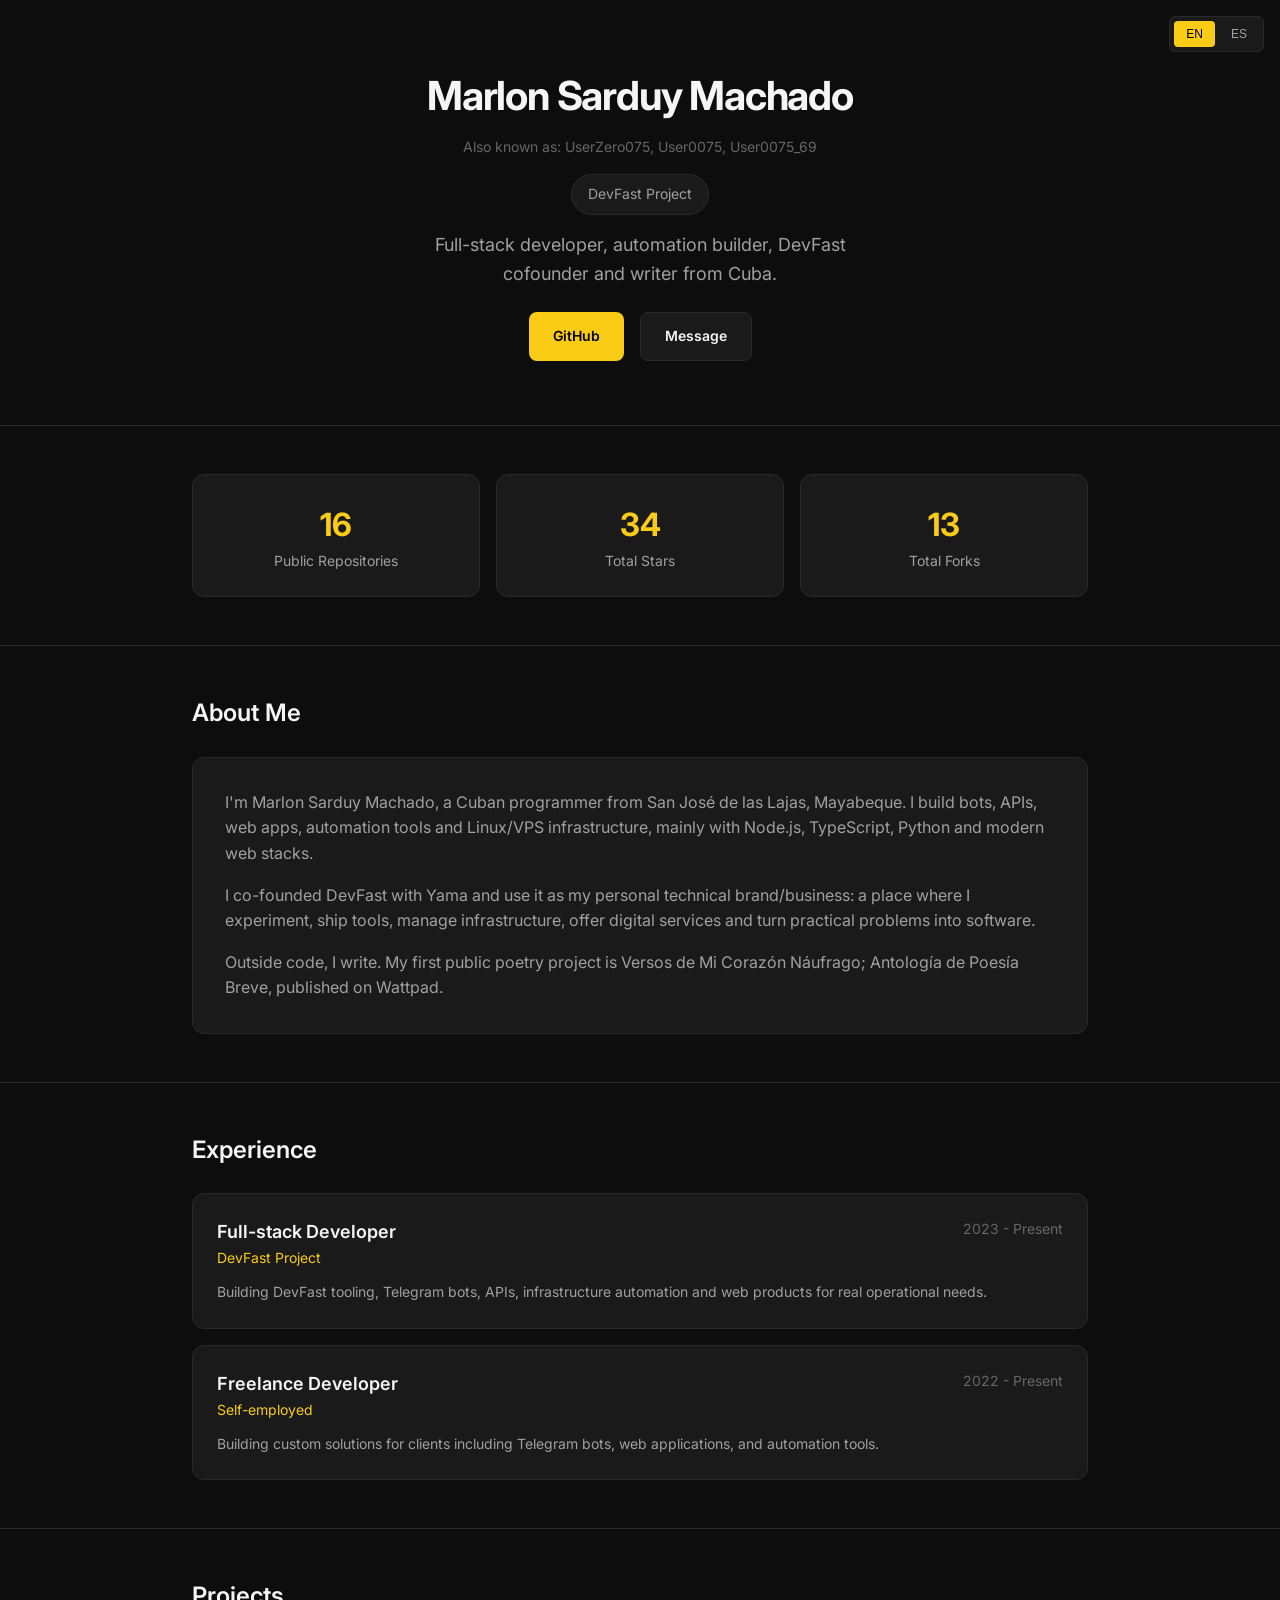
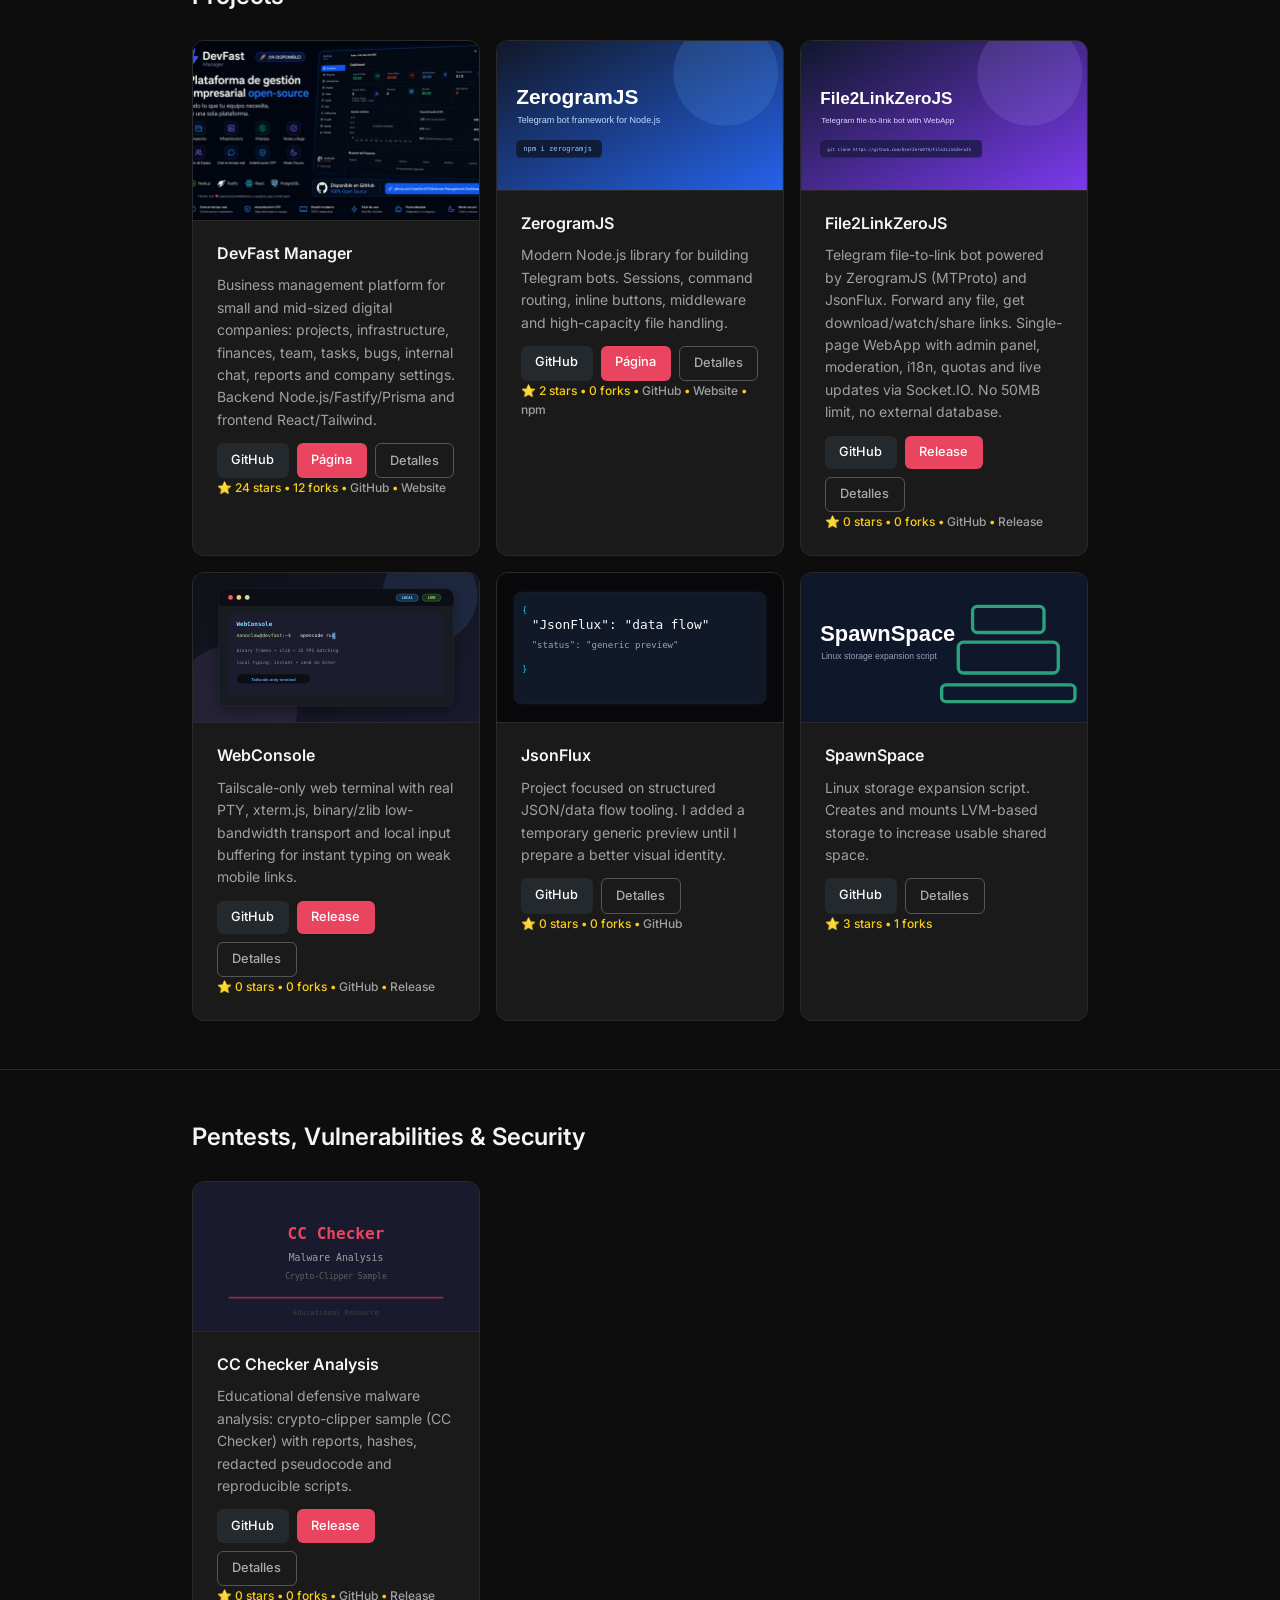
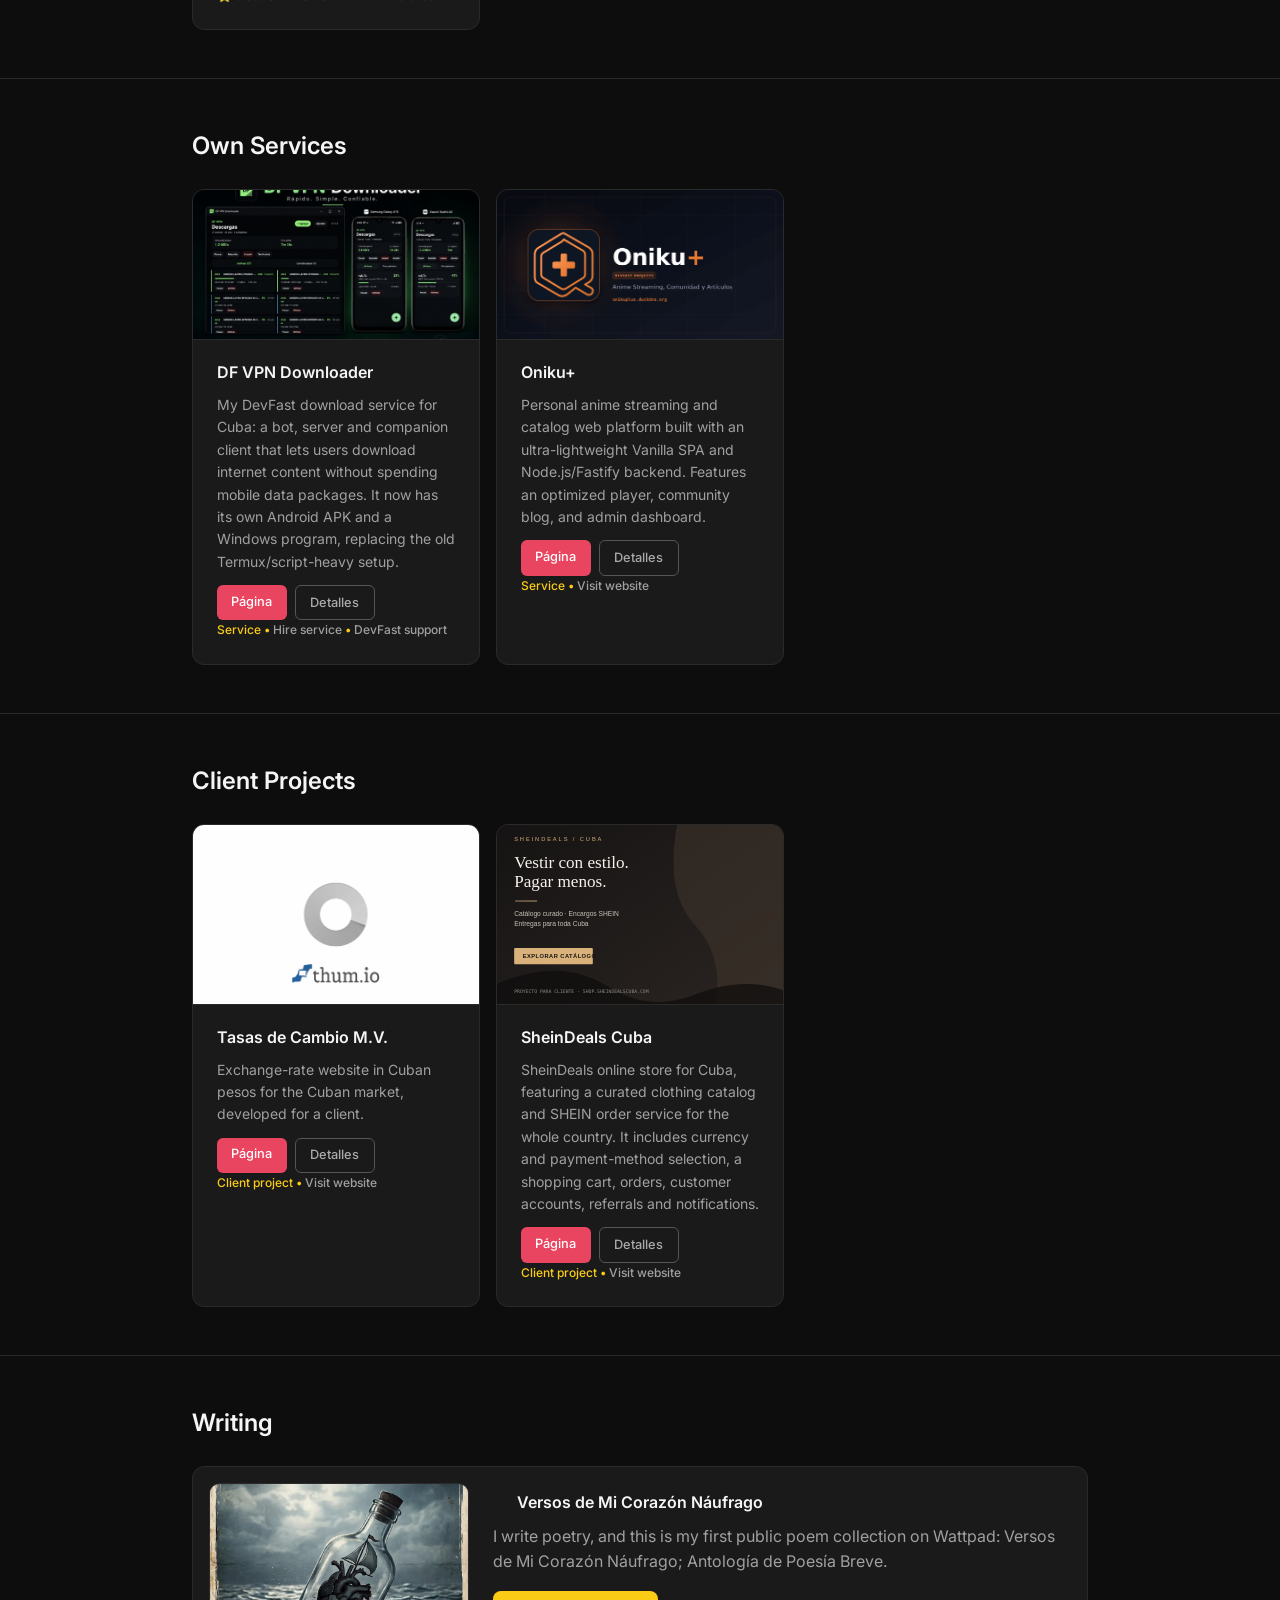
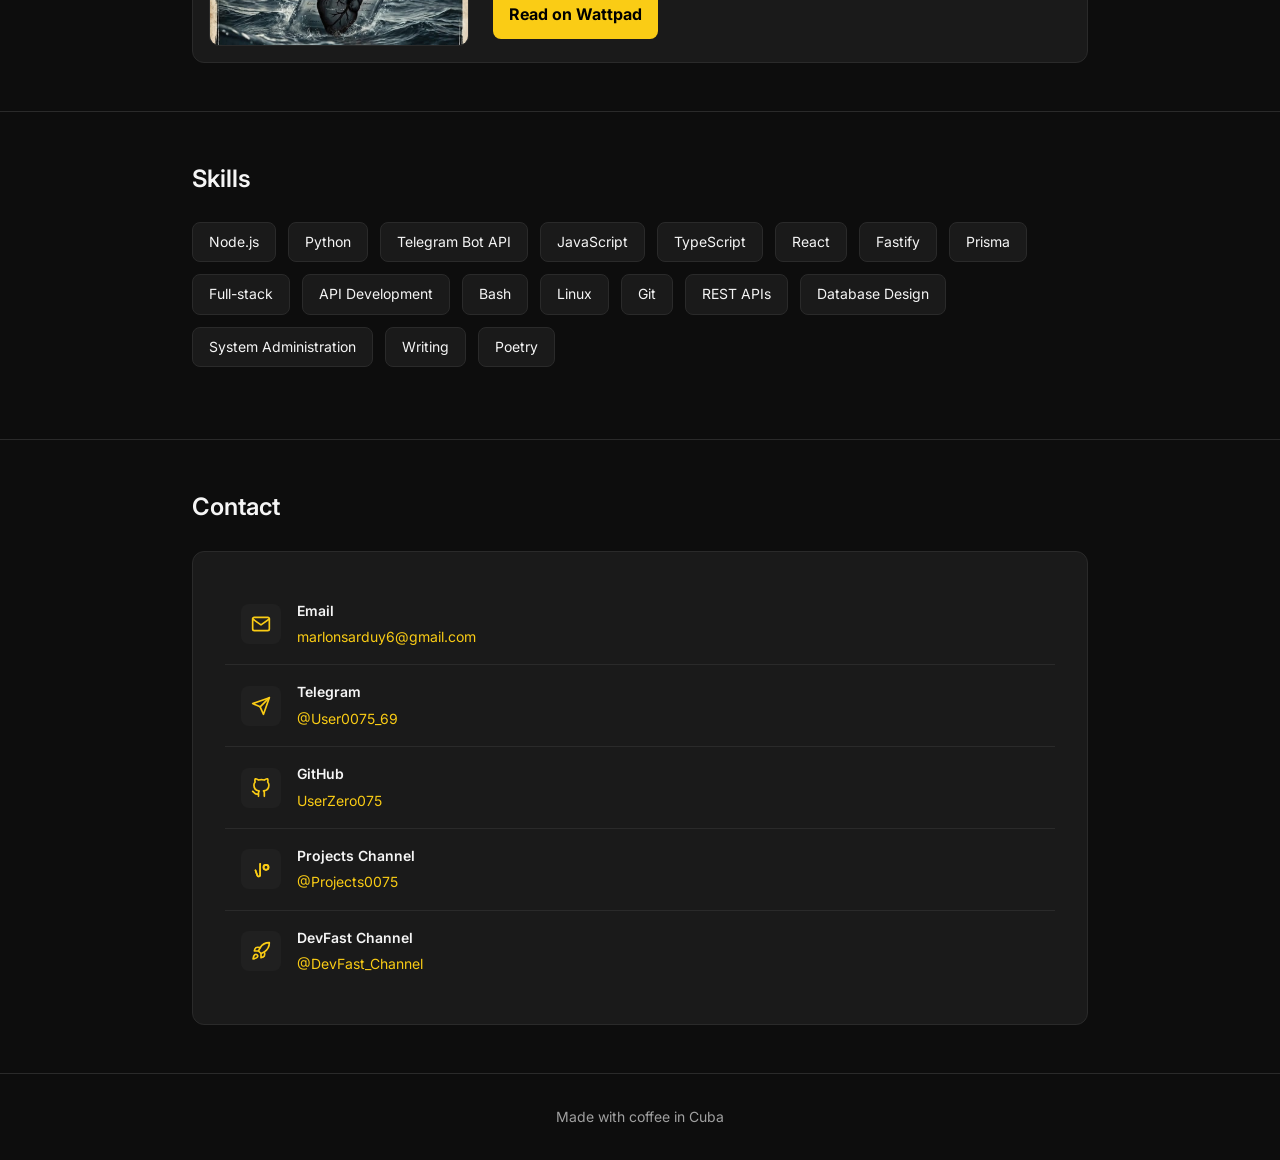
==== index.html @ b6aacb5c "Add project detail pages with OG tags and action buttons (GitHub/Pagina/Detalles)" ====
<!DOCTYPE html>
<html lang="en">

<head>
    <meta charset="UTF-8">
    <meta name="viewport" content="width=device-width, initial-scale=1.0">
    <title>Marlon Sarduy Machado - Portfolio</title>
    <meta name="description" content="Full-stack Developer & DevFast Project Worker">
    <link rel="icon" href="logo.jpg">
    <link
        href="https://fonts.googleapis.com/css2?family=Inter:wght@400;500;600;700&family=JetBrains+Mono:wght@400;500&display=swap"
        rel="stylesheet">
    <link rel="stylesheet" href="style.css?v=3">
    <style>
        @keyframes highlightPulse {
            0% { box-shadow: 0 0 0 0 rgba(233, 69, 96, 0.7); transform: scale(1); }
            50% { box-shadow: 0 0 0 12px rgba(233, 69, 96, 0); transform: scale(1.02); }
            100% { box-shadow: 0 0 0 0 rgba(233, 69, 96, 0); transform: scale(1); }
        }
        .highlight-target {
            animation: highlightPulse 2s ease-out 3;
            border: 2px solid #e94560 !important;
            border-radius: 12px;
        }
        .highlight-section {
            animation: highlightPulse 2s ease-out 3;
        }
        .project-actions {
            display: flex;
            gap: 0.5rem;
            margin-top: 0.75rem;
            flex-wrap: wrap;
            position: relative;
            z-index: 2;
        }
        .btn {
            display: inline-block;
            padding: 0.4rem 0.9rem;
            border-radius: 6px;
            text-decoration: none;
            font-size: 0.8rem;
            font-weight: 500;
            transition: all 0.2s ease;
            border: none;
            cursor: pointer;
        }
        .btn-github {
            background: #24292e;
            color: #fff;
        }
        .btn-github:hover {
            background: #3a3f45;
            transform: translateY(-1px);
        }
        .btn-page {
            background: #e94560;
            color: #fff;
        }
        .btn-page:hover {
            background: #c73e54;
            transform: translateY(-1px);
        }
        .btn-details {
            background: transparent;
            color: #aaa;
            border: 1px solid #555;
        }
        .btn-details:hover {
            background: #333;
            color: #fff;
            border-color: #888;
            transform: translateY(-1px);
        }
    </style>
</head>

<body>
    <div class="lang-switch"><button class="lang-btn" data-lang="en">EN</button><button class="lang-btn"
            data-lang="es">ES</button></div>

    <header>
        <div class="container">
            <h1>Marlon Sarduy Machado</h1>
            <p class="alias" data-i18n="alias">Also known as: UserZero075, User0075, User0075_69</p>
            <div class="badge">DevFast Project</div>
            <p class="bio" data-i18n="profile">Full-stack developer, automation builder, DevFast cofounder and writer from Cuba.</p>
            <div class="links">
                <a href="https://github.com/UserZero075" target="_blank" data-i18n="viewGithub">GitHub</a>
                <a href="https://t.me/User0075_69" target="_blank" class="secondary" data-i18n="message">Telegram</a>
            </div>
        </div>
    </header>

    <section class="container">
        <div class="stats">
            <div class="stat">
                <div class="stat-value" id="public-repos">16</div>
                <div class="stat-label">Public Repositories</div>
            </div>
            <div class="stat">
                <div class="stat-value" id="total-stars">34</div>
                <div class="stat-label">Total Stars</div>
            </div>
            <div class="stat">
                <div class="stat-value" id="total-forks">13</div>
                <div class="stat-label">Total Forks</div>
            </div>
        </div>
    </section>

    <section class="section" id="about">
        <div class="container">
            <h2 class="section-title" data-i18n="about">About Me</h2>
            <div class="about-content">
                <p data-i18n="aboutText">I'm Marlon Sarduy Machado, a Cuban programmer from San José de las Lajas, Mayabeque. I build bots, APIs, web apps, automation tools and Linux/VPS infrastructure, mainly with Node.js, TypeScript, Python and modern web stacks.</p>
                <p data-i18n="aboutText2">I co-founded DevFast with Yama and use it as my personal technical brand/business: a place where I experiment, ship tools, manage infrastructure, offer digital services and turn practical problems into software.</p>
                <p data-i18n="aboutText3">Outside code, I write. My first public poetry project is <strong>Versos de Mi Corazón Náufrago; Antología de Poesía Breve</strong>, published on Wattpad.</p>
            </div>
        </div>
    </section>

    <section class="section">
        <div class="container">
            <h2 class="section-title" data-i18n="experience">Experience</h2>
            <div class="experience-item">
                <div class="exp-header">
                    <div>
                        <div class="exp-title" data-i18n="exp1Title">Full-stack Developer</div>
                        <div class="exp-company" data-i18n="exp1Company">DevFast Project</div>
                    </div>
                    <div class="exp-date" data-i18n="exp1Date">2023 - Present</div>
                </div>
                <div class="exp-desc" data-i18n="exp1Desc">Developing Telegram bots, APIs, and tools for data
                    optimization. Contributing to open-source projects and community-driven solutions.</div>
            </div>
            <div class="experience-item">
                <div class="exp-header">
                    <div>
                        <div class="exp-title" data-i18n="exp2Title">Freelance Developer</div>
                        <div class="exp-company" data-i18n="exp2Company">Self-employed</div>
                    </div>
                    <div class="exp-date" data-i18n="exp2Date">2022 - Present</div>
                </div>
                <div class="exp-desc" data-i18n="exp2Desc">Building custom solutions for clients including Telegram
                    bots, web applications, and automation tools.</div>
            </div>
        </div>
    </section>

    <section class="section" id="projects">
        <div class="container">
            <h2 class="section-title" data-i18n="projects">Featured Projects</h2>
            <div class="projects">
                <div class="project featured-project">
                    <a href="https://userzero075.github.io/devfast-manager-web/" target="_blank" class="project-link"></a>
                    <img class="project-preview" src="devfast-manager-preview.jpg" alt="DevFast Manager preview">
                    <div class="project-name">DevFast Manager</div>
                    <div class="project-desc">Business management platform for small and mid-sized digital companies: projects, infrastructure, finances, team, tasks, bugs, internal chat, reports and company settings. Backend Node.js/Fastify/Prisma and frontend React/Tailwind.</div>
                    <div class="project-actions"><a href="https://github.com/UserZero075/Business-Management-Dashboard" target="_blank" class="btn btn-github">GitHub</a><a href="https://userzero075.github.io/devfast-manager-web/" target="_blank" class="btn btn-page">Página</a><a href="/portfolio/p/devfast-manager.html" class="btn btn-details">Detalles</a></div>
                    <div class="project-stars" data-repo="Business-Management-Dashboard">⭐ <span data-stars>24</span> stars • <span data-forks>12</span> forks • <a href="https://github.com/UserZero075/Business-Management-Dashboard" target="_blank">GitHub</a> • <a href="https://userzero075.github.io/devfast-manager-web/" target="_blank">Website</a></div>
                </div>
                <div class="project">
                    <a href="https://userzero075.github.io/zerogramjs-web/" target="_blank" class="project-link"></a>
                    <img class="project-preview" src="zerogramjs-preview.svg" alt="ZerogramJS preview">
                    <div class="project-name">ZerogramJS</div>
                    <div class="project-desc">Modern Node.js library for building Telegram bots. Sessions, command routing, inline buttons, middleware and high-capacity file handling.</div>
                    <div class="project-actions"><a href="https://github.com/UserZero075/ZerogramJS" target="_blank" class="btn btn-github">GitHub</a><a href="https://userzero075.github.io/zerogramjs-web/" target="_blank" class="btn btn-page">Página</a><a href="/portfolio/p/zerogramjs.html" class="btn btn-details">Detalles</a></div>
                    <div class="project-stars" data-repo="ZerogramJS">⭐ <span data-stars>2</span> stars • <span data-forks>0</span> forks • <a href="https://github.com/UserZero075/ZerogramJS" target="_blank">GitHub</a> • <a href="https://userzero075.github.io/zerogramjs-web/" target="_blank">Website</a> • <a href="https://www.npmjs.com/package/zerogramjs" target="_blank">npm</a></div>
                </div>
                <div class="project">
                    <a href="https://github.com/UserZero075/File2LinkZeroJS" target="_blank" class="project-link"></a>
                    <img class="project-preview" src="file2linkpreview.svg" alt="File2LinkZeroJS preview">
                    <div class="project-name">File2LinkZeroJS</div>
                    <div class="project-desc">Telegram file-to-link bot powered by ZerogramJS (MTProto) and JsonFlux. Forward any file, get download/watch/share links. Single-page WebApp with admin panel, moderation, i18n, quotas and live updates via Socket.IO. No 50MB limit, no external database.</div>
                    <div class="project-actions"><a href="https://github.com/UserZero075/File2LinkZeroJS" target="_blank" class="btn btn-github">GitHub</a><a href="https://github.com/UserZero075/File2LinkZeroJS/releases/tag/v0.1.0" target="_blank" class="btn btn-page">Release</a><a href="/portfolio/p/file2linkzerojs.html" class="btn btn-details">Detalles</a></div>
                    <div class="project-stars" data-repo="File2LinkZeroJS">⭐ <span data-stars>0</span> stars • <span data-forks>0</span> forks • <a href="https://github.com/UserZero075/File2LinkZeroJS" target="_blank">GitHub</a> • <a href="https://github.com/UserZero075/File2LinkZeroJS/releases/tag/v0.1.0" target="_blank">Release</a></div>
                </div>
                <div class="project">
                    <a href="https://github.com/UserZero075/webconsole" target="_blank" class="project-link"></a>
                    <img class="project-preview" src="webconsole-preview.svg" alt="WebConsole preview">
                    <div class="project-name">WebConsole</div>
                    <div class="project-desc">Tailscale-only web terminal with real PTY, xterm.js, binary/zlib low-bandwidth transport and local input buffering for instant typing on weak mobile links.</div>
                    <div class="project-actions"><a href="https://github.com/UserZero075/webconsole" target="_blank" class="btn btn-github">GitHub</a><a href="https://github.com/UserZero075/webconsole/releases/tag/v1.0.0" target="_blank" class="btn btn-page">Release</a><a href="/portfolio/p/webconsole.html" class="btn btn-details">Detalles</a></div>
                    <div class="project-stars" data-repo="webconsole">⭐ <span data-stars>0</span> stars • <span data-forks>0</span> forks • <a href="https://github.com/UserZero075/webconsole" target="_blank">GitHub</a> • <a href="https://github.com/UserZero075/webconsole/releases/tag/v1.0.0" target="_blank">Release</a></div>
                </div>
                <div class="project">
                    <a href="https://github.com/UserZero075/JsonFlux" target="_blank" class="project-link"></a>
                    <img class="project-preview" src="jsonflux-preview.svg" alt="JsonFlux preview">
                    <div class="project-name">JsonFlux</div>
                    <div class="project-desc">Project focused on structured JSON/data flow tooling. I added a temporary generic preview until I prepare a better visual identity.</div>
                    <div class="project-actions"><a href="https://github.com/UserZero075/JsonFlux" target="_blank" class="btn btn-github">GitHub</a><a href="/portfolio/p/jsonflux.html" class="btn btn-details">Detalles</a></div>
                    <div class="project-stars" data-repo="JsonFlux">⭐ <span data-stars>0</span> stars • <span data-forks>0</span> forks • <a href="https://github.com/UserZero075/JsonFlux" target="_blank">GitHub</a></div>
                </div>
                <div class="project">
                    <a href="https://github.com/UserZero075/SpawnSpace" target="_blank" class="project-link"></a>
                    <img class="project-preview" src="spawnspace-preview.svg" alt="SpawnSpace preview">
                    <div class="project-name">SpawnSpace</div>
                    <div class="project-desc">Linux storage expansion script. Creates and mounts LVM-based storage to increase usable shared space.</div>
                    <div class="project-actions"><a href="https://github.com/UserZero075/SpawnSpace" target="_blank" class="btn btn-github">GitHub</a><a href="/portfolio/p/spawnspace.html" class="btn btn-details">Detalles</a></div>
                    <div class="project-stars" data-repo="SpawnSpace">⭐ <span data-stars>3</span> stars • <span data-forks>1</span> forks</div>
                </div>
            </div>
        </div>
    </section>

    <section class="section" id="security">
        <div class="container">
            <h2 class="section-title" data-i18n="securityProjects">Pentests, Vulnerabilities & Security</h2>
            <div class="projects">
                <div class="project" id="cc-checker-analysis">
                    <a href="https://github.com/UserZero075/cc-checker-analysis" target="_blank" class="project-link"></a>
                    <img class="project-preview" src="cc-checker-preview.svg" alt="CC Checker Analysis preview">
                    <div class="project-name">CC Checker Analysis</div>
                    <div class="project-desc" data-i18n="ccCheckerDesc">Educational defensive malware analysis: crypto-clipper sample (CC Checker) with reports, hashes, redacted pseudocode and reproducible scripts.</div>
                    <div class="project-actions"><a href="https://github.com/UserZero075/cc-checker-analysis" target="_blank" class="btn btn-github">GitHub</a><a href="https://github.com/UserZero075/cc-checker-analysis/releases/tag/educational-resource-v1" target="_blank" class="btn btn-page">Release</a><a href="/portfolio/p/cc-checker-analysis.html" class="btn btn-details">Detalles</a></div>
                    <div class="project-stars" data-repo="cc-checker-analysis">⭐ <span data-stars>0</span> stars • <span data-forks>0</span> forks • <a href="https://github.com/UserZero075/cc-checker-analysis" target="_blank">GitHub</a> • <a href="https://github.com/UserZero075/cc-checker-analysis/releases/tag/educational-resource-v1" target="_blank">Release</a></div>
                </div>
            </div>
        </div>
    </section>

    <section class="section" id="services">
        <div class="container">
            <h2 class="section-title" data-i18n="ownServices">Servicios Propios</h2>
            <div class="projects">
                <div class="project service-project">
                    <a href="http://t.me/DevFastShopBot/devfastapp?startapp=product_1" target="_blank" rel="noopener noreferrer" class="project-link"></a>
                    <img class="project-preview" src="df-vpn-downloader.jpg" alt="DF VPN Downloader preview">
                    <div class="project-name">DF VPN Downloader</div>
                    <div class="project-desc" data-i18n="dfVpnDesc">My DevFast download service for Cuba: a bot, server and companion client that lets users download internet content without spending mobile data packages. It now has its own Android APK and a Windows program, replacing the old Termux/script-heavy setup.</div>
                    <div class="project-actions"><a href="http://t.me/DevFastShopBot/devfastapp?startapp=product_1" target="_blank" class="btn btn-page">Página</a><a href="/portfolio/p/df-vpn-downloader.html" class="btn btn-details">Detalles</a></div>
                    <div class="project-stars service-links"><span data-i18n="serviceLabel">Servicio</span> • <a href="http://t.me/DevFastShopBot/devfastapp?startapp=product_1" target="_blank" rel="noopener noreferrer" data-i18n="hireService">Contratar servicio</a> • <a href="https://t.me/DevFast_Support" target="_blank" rel="noopener noreferrer">DevFast support</a></div>
                </div>
                <div class="project service-project">
                    <a href="https://onikuplus.duckdns.org" target="_blank" rel="noopener noreferrer" class="project-link"></a>
                    <img class="project-preview" src="onikuplus-preview.png" alt="Vista previa de Oniku+">
                    <div class="project-name">Oniku+</div>
                    <div class="project-desc" data-i18n="onikuDesc">Personal anime streaming and catalog web platform built with an ultra-lightweight Vanilla SPA and Node.js/Fastify backend. Features an optimized player, community blog, and admin dashboard.</div>
                    <div class="project-actions"><a href="https://onikuplus.duckdns.org" target="_blank" class="btn btn-page">Página</a><a href="/portfolio/p/onikuplus.html" class="btn btn-details">Detalles</a></div>
                    <div class="project-stars service-links"><span data-i18n="serviceLabel">Servicio</span> • <a href="https://onikuplus.duckdns.org" target="_blank" rel="noopener noreferrer" data-i18n="visitWebsite">Visitar web</a></div>
                </div>
            </div>
        </div>
    </section>

    <section class="section" id="client-projects">
        <div class="container">
            <h2 class="section-title" data-i18n="clientProjects">Proyectos realizados a clientes</h2>
            <div class="projects">
                <div class="project featured-project">
                    <a href="https://mvtasas.duckdns.org" target="_blank" rel="noopener noreferrer" class="project-link"></a>
                    <img class="project-preview" src="mvtasas-preview.gif" alt="Vista previa de Tasas de Cambio M.V.">
                    <div class="project-name">Tasas de Cambio M.V.</div>
                    <div class="project-desc" data-i18n="mvtasasDesc">Web de tasas de cambio en CUP para el mercado cubano, desarrollada para un cliente.</div>
                    <div class="project-actions"><a href="https://mvtasas.duckdns.org" target="_blank" class="btn btn-page">Página</a><a href="/portfolio/p/tasas-mv.html" class="btn btn-details">Detalles</a></div>
                    <div class="project-stars service-links"><span data-i18n="clientProject">Proyecto para cliente</span> • <a href="https://mvtasas.duckdns.org" target="_blank" rel="noopener noreferrer" data-i18n="visitWebsite">Visitar web</a></div>
                </div>
                <div class="project featured-project">
                    <a href="https://shop.sheindealscuba.com/" target="_blank" rel="noopener noreferrer" class="project-link"></a>
                    <img class="project-preview" src="sheindeals-preview.svg" alt="Vista previa de SheinDeals Cuba">
                    <div class="project-name">SheinDeals Cuba</div>
                    <div class="project-desc" data-i18n="sheinDealsDesc">Tienda online de SheinDeals para Cuba, con catálogo de ropa seleccionada y encargos de productos SHEIN para toda la isla. Incluye selección de moneda y forma de pago, carrito, pedidos, cuenta de usuario, referidos y notificaciones.</div>
                    <div class="project-actions"><a href="https://shop.sheindealscuba.com/" target="_blank" class="btn btn-page">Página</a><a href="/portfolio/p/sheindeals-cuba.html" class="btn btn-details">Detalles</a></div>
                    <div class="project-stars service-links"><span data-i18n="clientProject">Proyecto para cliente</span> • <a href="https://shop.sheindealscuba.com/" target="_blank" rel="noopener noreferrer" data-i18n="visitWebsite">Visitar web</a></div>
                </div>
            </div>
        </div>
    </section>

    <section class="section" id="writing">
        <div class="container">
            <h2 class="section-title" data-i18n="writing">Writing</h2>
            <div class="writing-card">
                <img class="writing-preview" src="wattpad-cover.jpg" alt="Portada de Versos de Mi Corazón Náufrago">
                <div>
                    <div class="project-name">Versos de Mi Corazón Náufrago</div>
                    <p data-i18n="writingText">I write poetry, and this is my first public poem collection on Wattpad: <strong>Versos de Mi Corazón Náufrago; Antología de Poesía Breve</strong>.</p>
                    <a class="writing-link" href="https://cutt.ly/ztHvyKZ4" target="_blank" data-i18n="readOnWattpad">Read on Wattpad</a>
                </div>
            </div>
        </div>
    </section>

    <section class="section" id="skills">
        <div class="container">
            <h2 class="section-title" data-i18n="skills">Skills</h2>
            <div class="skills">
                <div class="skill">Node.js</div>
                <div class="skill">Python</div>
                <div class="skill">Telegram Bot API</div>
                <div class="skill">JavaScript</div>
                <div class="skill">TypeScript</div>
                <div class="skill">React</div>
                <div class="skill">Fastify</div>
                <div class="skill">Prisma</div>
                <div class="skill">Full-stack</div>
                <div class="skill">API Development</div>
                <div class="skill">Bash</div>
                <div class="skill">Linux</div>
                <div class="skill">Git</div>
                <div class="skill">REST APIs</div>
                <div class="skill">Database Design</div>
                <div class="skill">System Administration</div>
                <div class="skill">Writing</div>
                <div class="skill">Poetry</div>
            </div>
        </div>
    </section>

    <section class="section" id="contact">
        <div class="container">
            <h2 class="section-title" data-i18n="contact">Contact</h2>
            <div class="contact-content">
                <div class="contact-item">
                    <div class="contact-icon">
                        <svg xmlns="http://www.w3.org/2000/svg" width="20" height="20" viewBox="0 0 24 24" fill="none"
                            stroke="currentColor" stroke-width="2" stroke-linecap="round" stroke-linejoin="round">
                            <path d="M4 4h16c1.1 0 2 .9 2 2v12c0 1.1-.9 2-2 2H4c-1.1 0-2-.9-2-2V6c0-1.1.9-2 2-2z">
                            </path>
                            <polyline points="22,6 12,13 2,6"></polyline>
                        </svg>
                    </div>
                    <div class="contact-info">
                        <h4 data-i18n="emailLabel">Email</h4>
                        <p><a href="mailto:marlonsarduy6@gmail.com">marlonsarduy6@gmail.com</a></p>
                    </div>
                </div>
                <div class="contact-item">
                    <div class="contact-icon">
                        <svg xmlns="http://www.w3.org/2000/svg" width="20" height="20" viewBox="0 0 24 24" fill="none"
                            stroke="currentColor" stroke-width="2" stroke-linecap="round" stroke-linejoin="round">
                            <path d="M22 2L11 13"></path>
                            <path d="M22 2L15 22L11 13L2 9L22 2Z"></path>
                        </svg>
                    </div>
                    <div class="contact-info">
                        <h4 data-i18n="telegramLabel">Telegram</h4>
                        <p><a href="https://t.me/User0075_69" target="_blank">@User0075_69</a></p>
                    </div>
                </div>
                <div class="contact-item">
                    <div class="contact-icon">
                        <svg xmlns="http://www.w3.org/2000/svg" width="20" height="20" viewBox="0 0 24 24" fill="none"
                            stroke="currentColor" stroke-width="2" stroke-linecap="round" stroke-linejoin="round">
                            <path
                                d="M9 19c-5 1.5-5-2.5-7-3m14 6v-3.87a3.37 3.37 0 0 0-.94-2.61c3.14-.35 6.44-1.54 6.44-7A5.44 5.44 0 0 0 20 4.77 5.07 5.07 0 0 0 19.91 1S18.73.65 16 2.48a13.38 13.38 0 0 0-7 0C6.27.65 5.09 1 5.09 1A5.07 5.07 0 0 0 5 4.77a5.44 5.44 0 0 0-1.5 3.78c0 5.42 3.3 6.61 6.44 7A3.37 3.37 0 0 0 9 18.13V22">
                            </path>
                        </svg>
                    </div>
                    <div class="contact-info">
                        <h4 data-i18n="githubLabel">GitHub</h4>
                        <p><a href="https://github.com/UserZero075" target="_blank">UserZero075</a></p>
                    </div>
                </div>
                <div class="contact-item">
                    <div class="contact-icon">
                        <svg xmlns="http://www.w3.org/2000/svg" width="20" height="20" viewBox="0 0 24 24" fill="none"
                            stroke="currentColor" stroke-width="2" stroke-linecap="round" stroke-linejoin="round">
                            <path
                                d="M11 5.882V19.24a1.76 1.76 0 0 1-3.417.592l-2.147-6.15M18 13a3 3 0 1 0 0-6 3 3 0 0 0 0 6Z">
                            </path>
                            <path
                                d="M11 5.882V19.24a1.76 1.76 0 0 1-3.417.592l-2.147-6.15M18 13a3 3 0 1 0 0-6 3 3 0 0 0 0 6Z">
                            </path>
                        </svg>
                    </div>
                    <div class="contact-info">
                        <h4>Projects Channel</h4>
                        <p><a href="https://t.me/Projects0075" target="_blank">@Projects0075</a></p>
                    </div>
                </div>
                <div class="contact-item">
                    <div class="contact-icon">
                        <svg xmlns="http://www.w3.org/2000/svg" width="20" height="20" viewBox="0 0 24 24" fill="none"
                            stroke="currentColor" stroke-width="2" stroke-linecap="round" stroke-linejoin="round">
                            <path
                                d="M4.5 16.5c-1.5 1.26-2 5-2 5s3.74-.5 5-2c.71-.84.7-2.13-.09-2.91a2.18 2.18 0 0 0-2.91-.09z">
                            </path>
                            <path
                                d="m12 15-3-3a22 22 0 0 1 2-3.95A12.88 12.88 0 0 1 22 2c0 2.72-.78 7.5-6 11a22.35 22.35 0 0 1-4 2z">
                            </path>
                            <path d="M9 12H4s.55-3.03 2-4c1.62-1.08 5 0 5 0"></path>
                            <path d="M12 15v5s3.03-.55 4-2c1.08-1.62 0-5 0-5"></path>
                        </svg>
                    </div>
                    <div class="contact-info">
                        <h4>DevFast Channel</h4>
                        <p><a href="https://t.me/DevFast_Channel" target="_blank">@DevFast_Channel</a></p>
                    </div>
                </div>
            </div>
        </div>
    </section>

    <footer>
        <div class="container">
            <p>Made with coffee in Cuba</p>
        </div>
    </footer>
    <script>
        const translations = {
            en: {
                profile: "Full-stack developer, automation builder, DevFast cofounder and writer from Cuba.",
                projects: "Projects",
                ownServices: "Own Services",
                serviceLabel: "Service",
                hireService: "Hire service",
                dfVpnDesc: "My DevFast download service for Cuba: a bot, server and companion client that lets users download internet content without spending mobile data packages. It now has its own Android APK and a Windows program, replacing the old Termux/script-heavy setup.",
                onikuDesc: "Personal anime streaming and catalog web platform built with an ultra-lightweight Vanilla SPA and Node.js/Fastify backend. Features an optimized player, community blog, and admin dashboard.",
                clientProjects: "Client Projects",
                mvtasasDesc: "Exchange-rate website in Cuban pesos for the Cuban market, developed for a client.",
                sheinDealsDesc: "SheinDeals online store for Cuba, featuring a curated clothing catalog and SHEIN order service for the whole country. It includes currency and payment-method selection, a shopping cart, orders, customer accounts, referrals and notifications.",
                clientProject: "Client project",
                securityProjects: "Pentests, Vulnerabilities & Security",
                ccCheckerDesc: "Educational defensive malware analysis: crypto-clipper sample (CC Checker) with reports, hashes, redacted pseudocode and reproducible scripts.",
                visitWebsite: "Visit website",
                skills: "Skills",
                contact: "Contact",
                viewGithub: "GitHub",
                message: "Message",
                about: "About Me",
                experience: "Experience",
                aboutText: "I'm Marlon Sarduy Machado, a Cuban programmer from San José de las Lajas, Mayabeque. I build bots, APIs, web apps, automation tools and Linux/VPS infrastructure, mainly with Node.js, TypeScript, Python and modern web stacks.",
                aboutText2: "I co-founded DevFast with Yama and use it as my personal technical brand/business: a place where I experiment, ship tools, manage infrastructure, offer digital services and turn practical problems into software.",
                aboutText3: "Outside code, I write. My first public poetry project is Versos de Mi Corazón Náufrago; Antología de Poesía Breve, published on Wattpad.",
                writing: "Writing",
                writingText: "I write poetry, and this is my first public poem collection on Wattpad: Versos de Mi Corazón Náufrago; Antología de Poesía Breve.",
                readOnWattpad: "Read on Wattpad",
                exp1Title: "Full-stack Developer",
                exp1Company: "DevFast Project",
                exp1Date: "2023 - Present",
                exp1Desc: "Building DevFast tooling, Telegram bots, APIs, infrastructure automation and web products for real operational needs.",
                exp2Title: "Freelance Developer",
                exp2Company: "Self-employed",
                exp2Date: "2022 - Present",
                exp2Desc: "Building custom solutions for clients including Telegram bots, web applications, and automation tools.",
                emailLabel: "Email",
                telegramLabel: "Telegram",
                githubLabel: "GitHub",
                alias: "Also known as: UserZero075, User0075, User0075_69"
            },
            es: {
                profile: "Desarrollador full-stack, creador de automatizaciones, cofundador de DevFast y escritor cubano.",
                projects: "Proyectos",
                ownServices: "Servicios Propios",
                serviceLabel: "Servicio",
                hireService: "Contratar servicio",
                dfVpnDesc: "Mi servicio de descargas de DevFast para Cuba: un bot, servidor y cliente complementario que permite descargar contenido de Internet sin gastar los paquetes de datos móviles. Ahora cuenta con su propio APK para Android y programa para Windows, sustituyendo la configuración antigua basada en Termux y scripts.",
                onikuDesc: "Plataforma web propia de streaming y catalogación de anime con arquitectura SPA ultraligera y backend en Node.js/Fastify. Incluye reproductor optimizado, blog de comunidad y panel de administración.",
                clientProjects: "Proyectos realizados a clientes",
                mvtasasDesc: "Web de tasas de cambio en CUP para el mercado cubano, desarrollada para un cliente.",
                sheinDealsDesc: "Tienda online de SheinDeals para Cuba, con catálogo de ropa seleccionada y encargos de productos SHEIN para toda la isla. Incluye selección de moneda y forma de pago, carrito, pedidos, cuenta de usuario, referidos y notificaciones.",
                clientProject: "Proyecto para cliente",
                securityProjects: "Pentests, Vulnerabilidades y Seguridad",
                ccCheckerDesc: "Recurso educativo de análisis defensivo de malware: muestra de crypto-clipper (CC Checker) con informes, hashes, pseudocódigo redactado y scripts reproducibles.",
                visitWebsite: "Visitar web",
                skills: "Habilidades",
                contact: "Contacto",
                viewGithub: "GitHub",
                message: "Mensaje",
                about: "Sobre Mí",
                experience: "Experiencia",
                aboutText: "Soy Marlon Sarduy Machado, programador cubano de San José de las Lajas, Mayabeque. Construyo bots, APIs, apps web, automatizaciones e infraestructura Linux/VPS, principalmente con Node.js, TypeScript, Python y stacks web modernos.",
                aboutText2: "Cofundé DevFast junto a Yama y lo uso como mi marca/negocio técnico personal: un espacio para experimentar, lanzar herramientas, administrar infraestructura, ofrecer servicios digitales y convertir problemas prácticos en software.",
                aboutText3: "Fuera del código, escribo. Mi primer proyecto poético público es Versos de Mi Corazón Náufrago; Antología de Poesía Breve, publicado en Wattpad.",
                writing: "Escritura",
                writingText: "Escribo poesía, y este es mi primer poemario público en Wattpad: Versos de Mi Corazón Náufrago; Antología de Poesía Breve.",
                readOnWattpad: "Leer en Wattpad",
                exp1Title: "Desarrollador Full-stack",
                exp1Company: "Proyecto DevFast",
                exp1Date: "2023 - Presente",
                exp1Desc: "Construyendo herramientas para DevFast, bots de Telegram, APIs, automatización de infraestructura y productos web para necesidades operativas reales.",
                exp2Title: "Desarrollador Freelance",
                exp2Company: "Autónomo",
                exp2Date: "2022 - Presente",
                exp2Desc: "Construyendo soluciones personalizadas para clientes incluyendo bots de Telegram, aplicaciones web y herramientas de automatización.",
                emailLabel: "Email",
                telegramLabel: "Telegram",
                githubLabel: "GitHub",
                alias: "También conocido como: UserZero075, User0075, User0075_69"
            }
        };

        async function loadGitHubPortfolioStats() {
            try {
                const res = await fetch('https://api.github.com/users/UserZero075/repos?per_page=100&type=owner&sort=updated', { headers: { Accept: 'application/vnd.github+json' }, cache: 'no-store' });
                if (!res.ok) return;
                const repos = await res.json();
                const map = new Map(repos.map(r => [r.name, r]));
                const totalStars = repos.reduce((n, r) => n + (r.stargazers_count || 0), 0);
                const totalForks = repos.reduce((n, r) => n + (r.forks_count || 0), 0);
                const publicRepos = repos.length;
                document.getElementById('public-repos').textContent = publicRepos;
                document.getElementById('total-stars').textContent = totalStars;
                document.getElementById('total-forks').textContent = totalForks;
                document.querySelectorAll('[data-repo]').forEach(card => {
                    const repo = map.get(card.dataset.repo);
                    if (!repo) return;
                    const stars = card.querySelector('[data-stars]');
                    const forks = card.querySelector('[data-forks]');
                    if (stars) stars.textContent = repo.stargazers_count ?? stars.textContent;
                    if (forks) forks.textContent = repo.forks_count ?? forks.textContent;
                });
            } catch (e) {}
        }
        function initI18n() {
            let l = localStorage.getItem('portfolio_lang') || 'en';
            document.querySelectorAll('.lang-btn').forEach(b => b.classList.toggle('active', b.dataset.lang === l));
            document.querySelectorAll('[data-i18n]').forEach(e => { let k = e.getAttribute('data-i18n'); if (translations[l][k]) e.textContent = translations[l][k]; });
        }
        document.querySelectorAll('.lang-btn').forEach(b => b.addEventListener('click', () => {
            let l = b.dataset.lang; localStorage.setItem('portfolio_lang', l); initI18n();
        }));
        initI18n();
        loadGitHubPortfolioStats();

        // Deep-link: highlight target card/section from URL hash
        function handleDeepLink() {
            const hash = window.location.hash.replace('#', '').trim();
            if (!hash) return;
            const target = document.getElementById(hash);
            if (!target) return;
            // scroll into view
            setTimeout(() => {
                target.scrollIntoView({ behavior: 'smooth', block: 'center' });
                // add highlight class
                if (target.classList.contains('project')) {
                    target.classList.add('highlight-target');
                } else {
                    target.classList.add('highlight-section');
                }
                // remove after 6 seconds
                setTimeout(() => {
                    target.classList.remove('highlight-target');
                    target.classList.remove('highlight-section');
                }, 6000);
            }, 300);
        }
        handleDeepLink();
        window.addEventListener('hashchange', () => {
            // remove previous highlights
            document.querySelectorAll('.highlight-target, .highlight-section').forEach(el => {
                el.classList.remove('highlight-target');
                el.classList.remove('highlight-section');
            });
            handleDeepLink();
        });
    </script>
</body>

</html>
---- style.css ----
:root {
    --primary: #facc15;
    --primary-dark: #eab308;
    --bg: #0d0d0d;
    --bg-alt: #141414;
    --surface: #1a1a1a;
    --surface-elevated: #202020;
    --border: #2a2a2a;
    --text: #f5f5f5;
    --text-secondary: #a0a0a0;
    --text-muted: #666666;
}

* {
    margin: 0;
    padding: 0;
    box-sizing: border-box;
}

body {
    font-family: 'Inter', -apple-system, BlinkMacSystemFont, sans-serif;
    background: var(--bg);
    color: var(--text);
    line-height: 1.6;
}

.container {
    max-width: 960px;
    margin: 0 auto;
    padding: 0 2rem;
}

.lang-switch {
    position: fixed;
    top: 1rem;
    right: 1rem;
    z-index: 1000;
    display: flex;
    gap: 0.25rem;
    background: var(--surface);
    border: 1px solid var(--border);
    border-radius: 6px;
    padding: 0.25rem;
}

.lang-btn {
    padding: 0.375rem 0.75rem;
    font-size: 0.75rem;
    border: none;
    background: none;
    color: var(--text-secondary);
    cursor: pointer;
    border-radius: 4px;
    transition: all 0.2s;
}

.lang-btn.active {
    background: var(--primary);
    color: #000;
    font-weight: 500;
}

/* Header */
header {
    padding: 4rem 0;
    text-align: center;
    border-bottom: 1px solid var(--border);
}

.avatar {
    width: 120px;
    height: 120px;
    border-radius: 50%;
    margin: 0 auto 1.5rem;
    object-fit: cover;
    border: 3px solid var(--primary);
}

h1 {
    font-size: 2.5rem;
    font-weight: 700;
    letter-spacing: -0.03em;
    margin-bottom: 0.5rem;
}

.badge {
    display: inline-block;
    background: var(--surface);
    border: 1px solid var(--border);
    padding: 0.5rem 1rem;
    border-radius: 999px;
    font-size: 0.875rem;
    color: var(--text-secondary);
    margin-bottom: 1rem;
}

.alias {
    font-size: 0.875rem;
    color: var(--text-muted);
    margin-bottom: 1rem;
}

.bio {
    font-size: 1.125rem;
    color: var(--text-secondary);
    max-width: 500px;
    margin: 0 auto;
}

/* Links */
.links {
    display: flex;
    gap: 1rem;
    justify-content: center;
    margin-top: 1.5rem;
    flex-wrap: wrap;
}

.links a {
    display: inline-flex;
    align-items: center;
    gap: 0.5rem;
    padding: 0.75rem 1.5rem;
    background: var(--primary);
    color: #000;
    text-decoration: none;
    border-radius: 8px;
    font-weight: 600;
    font-size: 0.875rem;
    transition: all 0.2s;
}

.links a:hover {
    background: var(--primary-dark);
    transform: translateY(-2px);
}

.links a.secondary {
    background: var(--surface);
    color: var(--text);
    border: 1px solid var(--border);
}

.links a.secondary:hover {
    background: var(--surface-elevated);
}

/* Stats */
.stats {
    display: grid;
    grid-template-columns: repeat(3, 1fr);
    gap: 1rem;
    margin: 3rem 0;
}

.stat {
    background: var(--surface);
    border: 1px solid var(--border);
    padding: 1.5rem;
    border-radius: 12px;
    text-align: center;
}

.stat-value {
    font-size: 2rem;
    font-weight: 700;
    color: var(--primary);
}

.stat-label {
    font-size: 0.875rem;
    color: var(--text-secondary);
}

/* Sections */
.section {
    padding: 3rem 0;
    border-top: 1px solid var(--border);
}

.section-title {
    font-size: 1.5rem;
    font-weight: 600;
    margin-bottom: 1.5rem;
}

/* About Section */
.about-content {
    background: var(--surface);
    border: 1px solid var(--border);
    padding: 2rem;
    border-radius: 12px;
}

.about-content p {
    color: var(--text-secondary);
    margin-bottom: 1rem;
}

.about-content p:last-child {
    margin-bottom: 0;
}

/* Experience */
.experience-item {
    background: var(--surface);
    border: 1px solid var(--border);
    padding: 1.5rem;
    border-radius: 12px;
    margin-bottom: 1rem;
}

.experience-item:last-child {
    margin-bottom: 0;
}

.exp-header {
    display: flex;
    justify-content: space-between;
    align-items: flex-start;
    margin-bottom: 0.75rem;
}

.exp-title {
    font-size: 1.125rem;
    font-weight: 600;
}

.exp-company {
    color: var(--primary);
    font-size: 0.875rem;
}

.exp-date {
    font-size: 0.875rem;
    color: var(--text-muted);
}

.exp-desc {
    color: var(--text-secondary);
    font-size: 0.875rem;
}

/* Projects */
.projects {
    display: grid;
    grid-template-columns: repeat(auto-fill, minmax(280px, 1fr));
    gap: 1rem;
}

.project {
    position: relative;
    background: var(--surface);
    border: 1px solid var(--border);
    padding: 1.5rem;
    border-radius: 12px;
    transition: all 0.2s;
}

.project:hover {
    border-color: var(--primary);
    transform: translateY(-2px);
}

.project-link {
    position: absolute;
    top: 0;
    left: 0;
    right: 0;
    bottom: 0;
    z-index: 1;
}

.project>*:not(.project-link) {
    position: relative;
    z-index: 2;
}

.project-name {
    font-size: 1rem;
    font-weight: 600;
    margin-bottom: 0.5rem;
}

.project-desc {
    font-size: 0.875rem;
    color: var(--text-secondary);
    margin-bottom: 0.75rem;
}

.project-stars {
    font-size: 0.75rem;
    color: var(--primary);
    font-weight: 500;
}

.project-stars a {
    color: var(--text-secondary);
    text-decoration: none;
    display: inline;
    position: relative;
    z-index: 3;
}

.project-stars a:hover {
    color: var(--primary);
}

/* Skills */
.skills {
    display: flex;
    flex-wrap: wrap;
    gap: 0.75rem;
    margin: 1.5rem 0;
}

.skill {
    background: var(--surface);
    border: 1px solid var(--border);
    padding: 0.5rem 1rem;
    border-radius: 8px;
    font-size: 0.875rem;
}

/* Contact */
.contact-content {
    background: var(--surface);
    border: 1px solid var(--border);
    padding: 2rem;
    border-radius: 12px;
}

.contact-item {
    display: flex;
    align-items: center;
    gap: 1rem;
    padding: 1rem;
    border-bottom: 1px solid var(--border);
}

.contact-item:last-child {
    border-bottom: none;
}

.contact-icon {
    width: 40px;
    height: 40px;
    background: var(--surface-elevated);
    border-radius: 8px;
    display: flex;
    align-items: center;
    justify-content: center;
    color: var(--primary);
}

.contact-icon svg {
    width: 20px;
    height: 20px;
}

.contact-info h4 {
    font-size: 0.875rem;
    font-weight: 600;
    margin-bottom: 0.25rem;
}

.contact-info p {
    font-size: 0.875rem;
    color: var(--text-secondary);
}

.contact-info a {
    color: var(--primary);
    text-decoration: none;
}

.contact-info a:hover {
    text-decoration: underline;
}

/* Footer */
footer {
    padding: 2rem 0;
    text-align: center;
    border-top: 1px solid var(--border);
    color: var(--text-secondary);
    font-size: 0.875rem;
}

@media (max-width: 600px) {
    .stats {
        grid-template-columns: 1fr;
    }

    h1 {
        font-size: 1.75rem;
    }

    .links {
        flex-direction: column;
    }

    .exp-header {
        flex-direction: column;
        gap: 0.25rem;
    }
}
/* Portfolio media previews */
.project {
    overflow: hidden;
    padding: 0;
}

.project>*:not(.project-link) {
    margin-left: 1.5rem;
    margin-right: 1.5rem;
}

.project-preview {
    display: block;
    width: 100%;
    height: 150px;
    object-fit: cover;
    margin: 0 0 1.25rem 0 !important;
    border-bottom: 1px solid var(--border);
    background: var(--surface-elevated);
}

.project-name,
.project-desc,
.project-stars {
    margin-left: 1.5rem;
    margin-right: 1.5rem;
}

.project-stars {
    margin-bottom: 1.5rem;
}

.service-links {
    color: var(--primary);
}

.featured-project .project-preview {
    height: 180px;
}

.writing-card {
    display: grid;
    grid-template-columns: 260px minmax(0, 1fr);
    gap: 1.5rem;
    align-items: center;
    background: var(--surface);
    border: 1px solid var(--border);
    border-radius: 12px;
    padding: 1rem;
}

.writing-preview {
    width: 100%;
    aspect-ratio: 16 / 10;
    object-fit: cover;
    border-radius: 10px;
    border: 1px solid var(--border);
    background: var(--surface-elevated);
}

.writing-card p {
    color: var(--text-secondary);
    margin: .5rem 0 1rem;
}

.writing-link {
    display: inline-flex;
    width: max-content;
    max-width: 100%;
    padding: .7rem 1rem;
    border-radius: 8px;
    background: var(--primary);
    color: #000;
    text-decoration: none;
    font-weight: 700;
}

@media (max-width: 600px) {
    .project-preview,
    .featured-project .project-preview {
        height: 135px;
    }

    .writing-card {
        grid-template-columns: 1fr;
    }
}
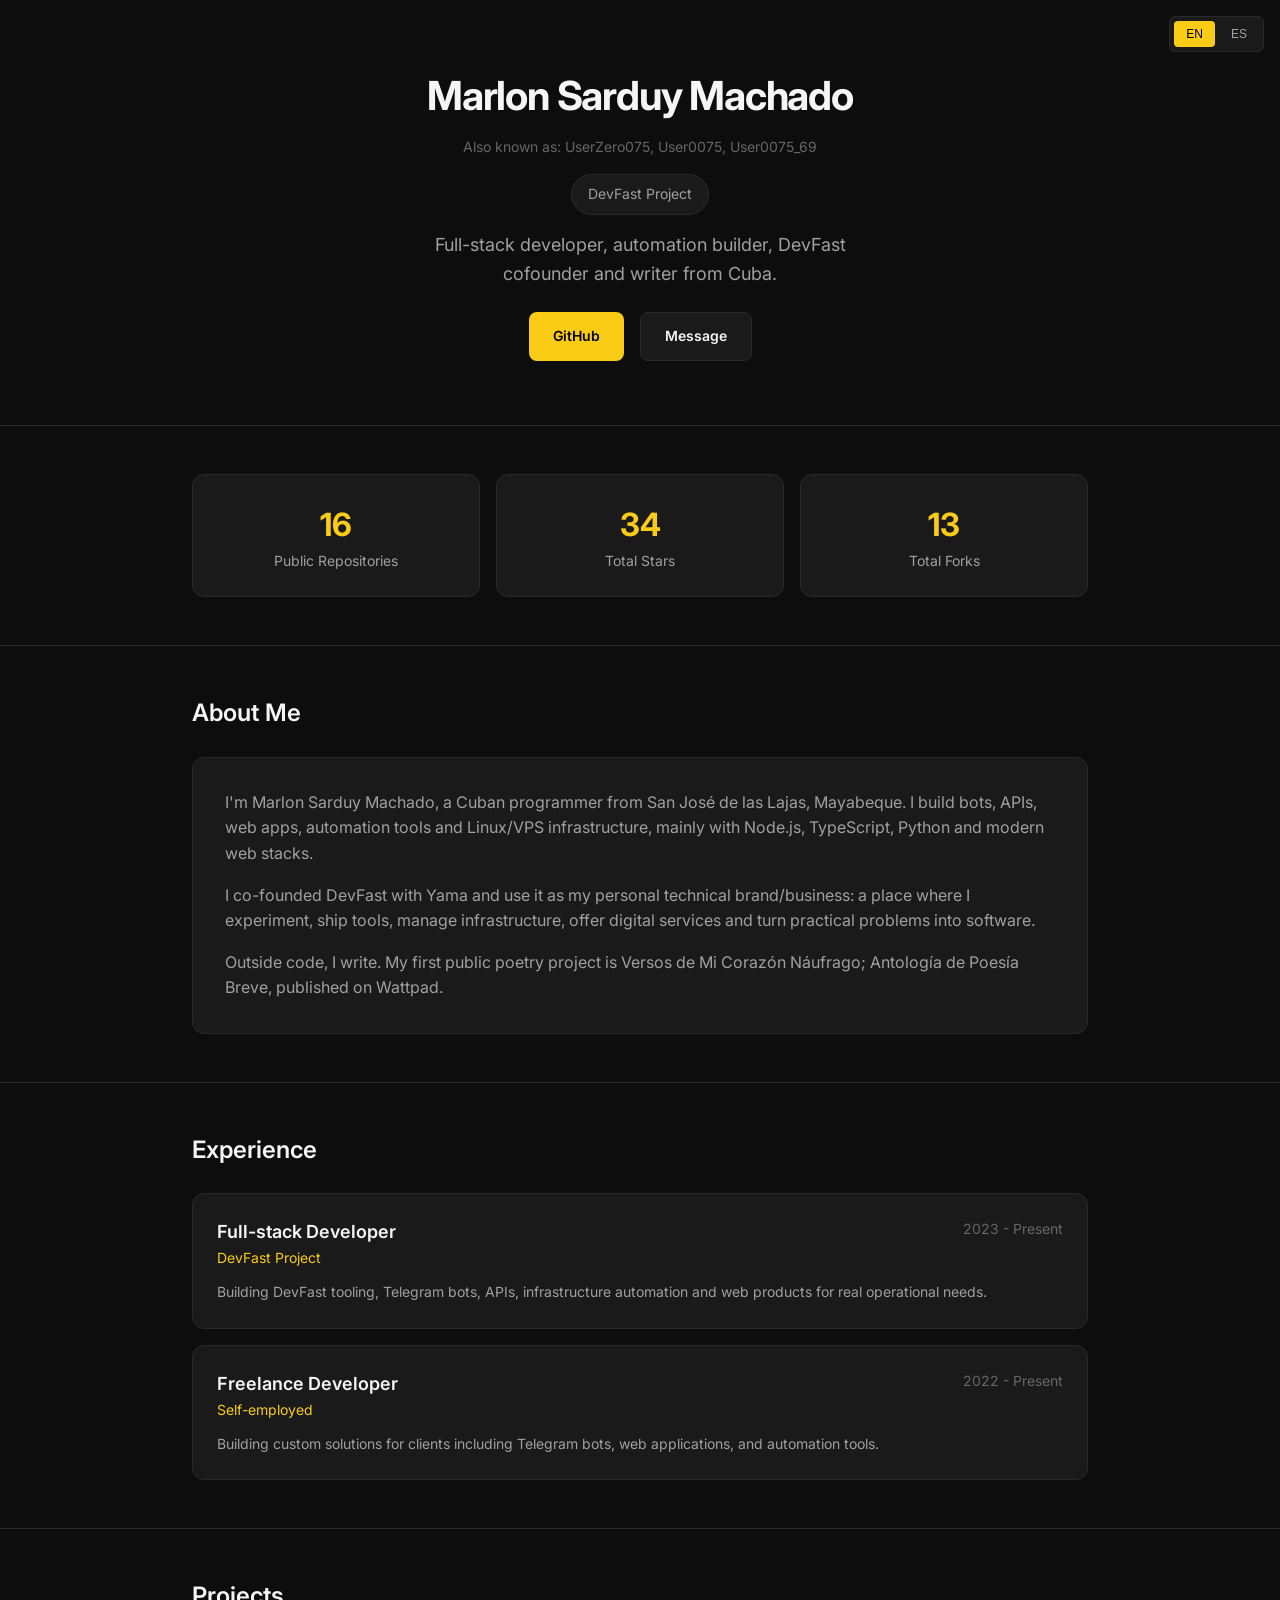
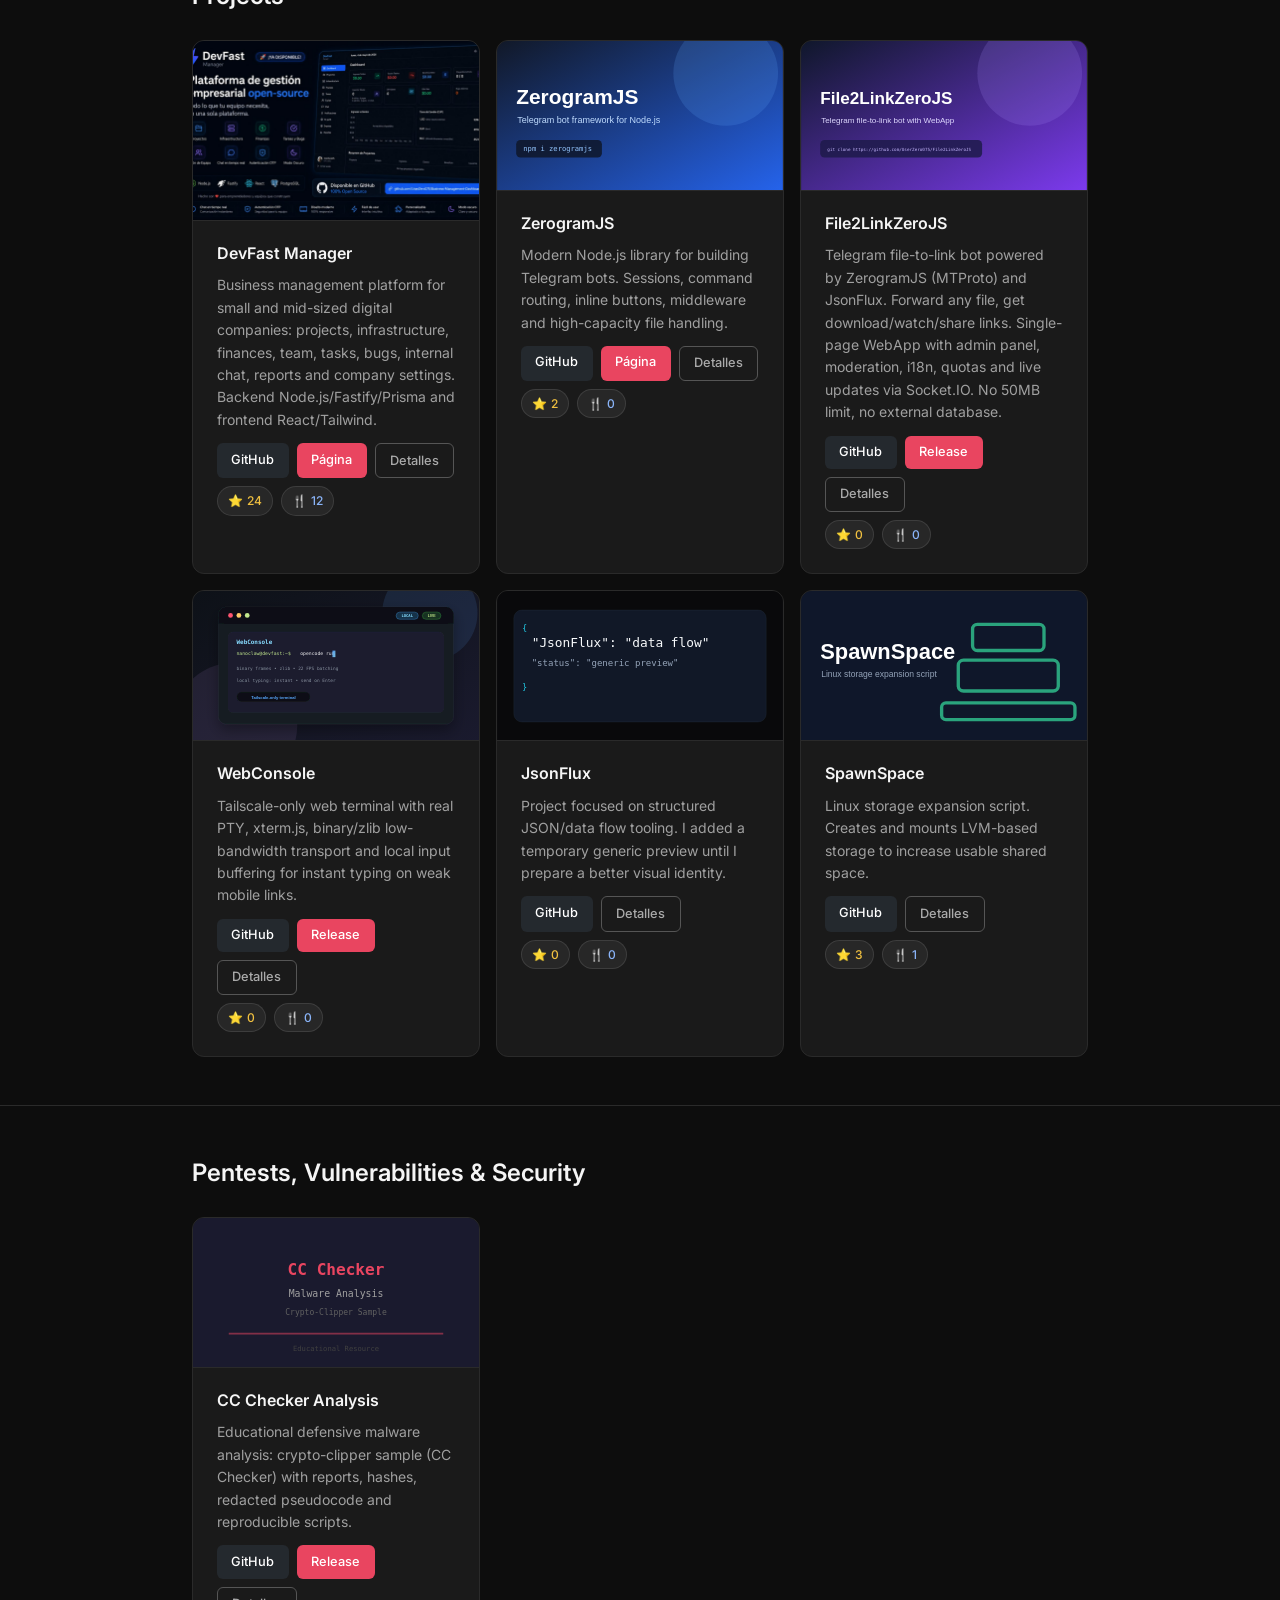
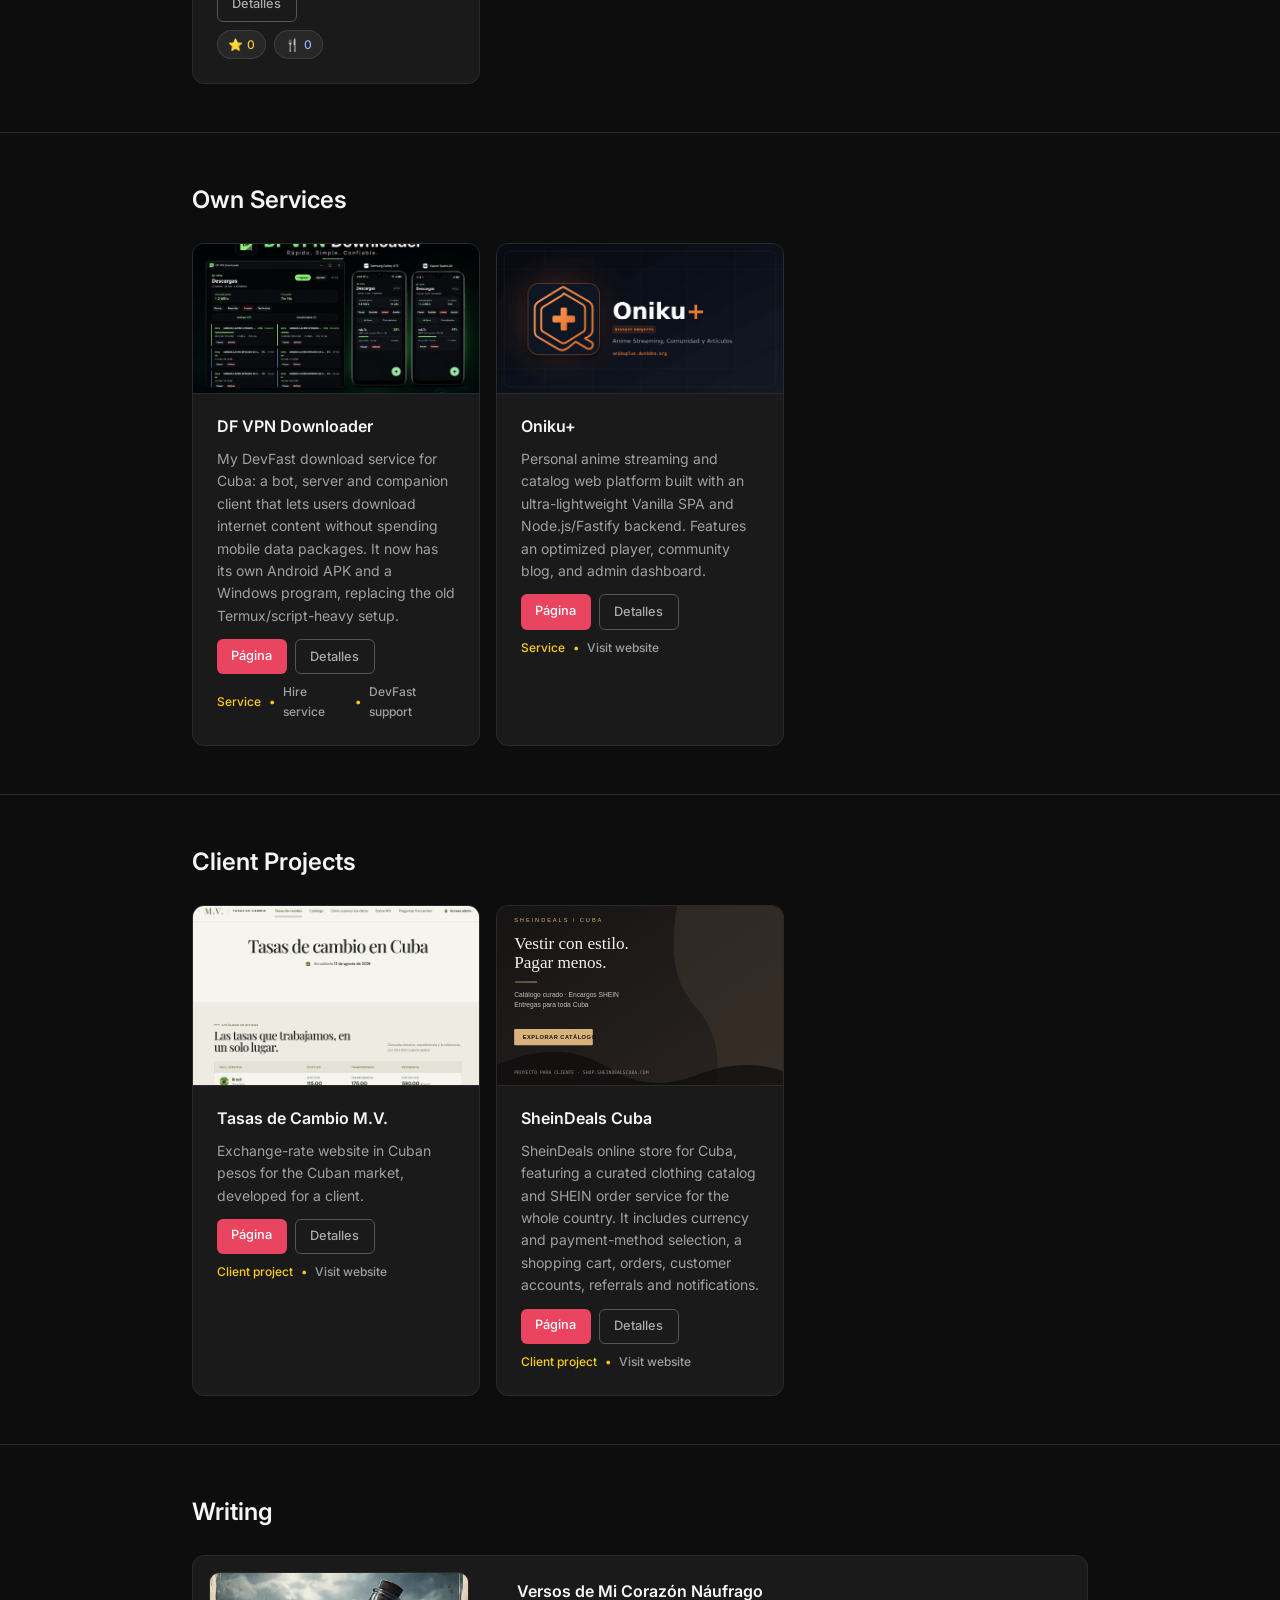
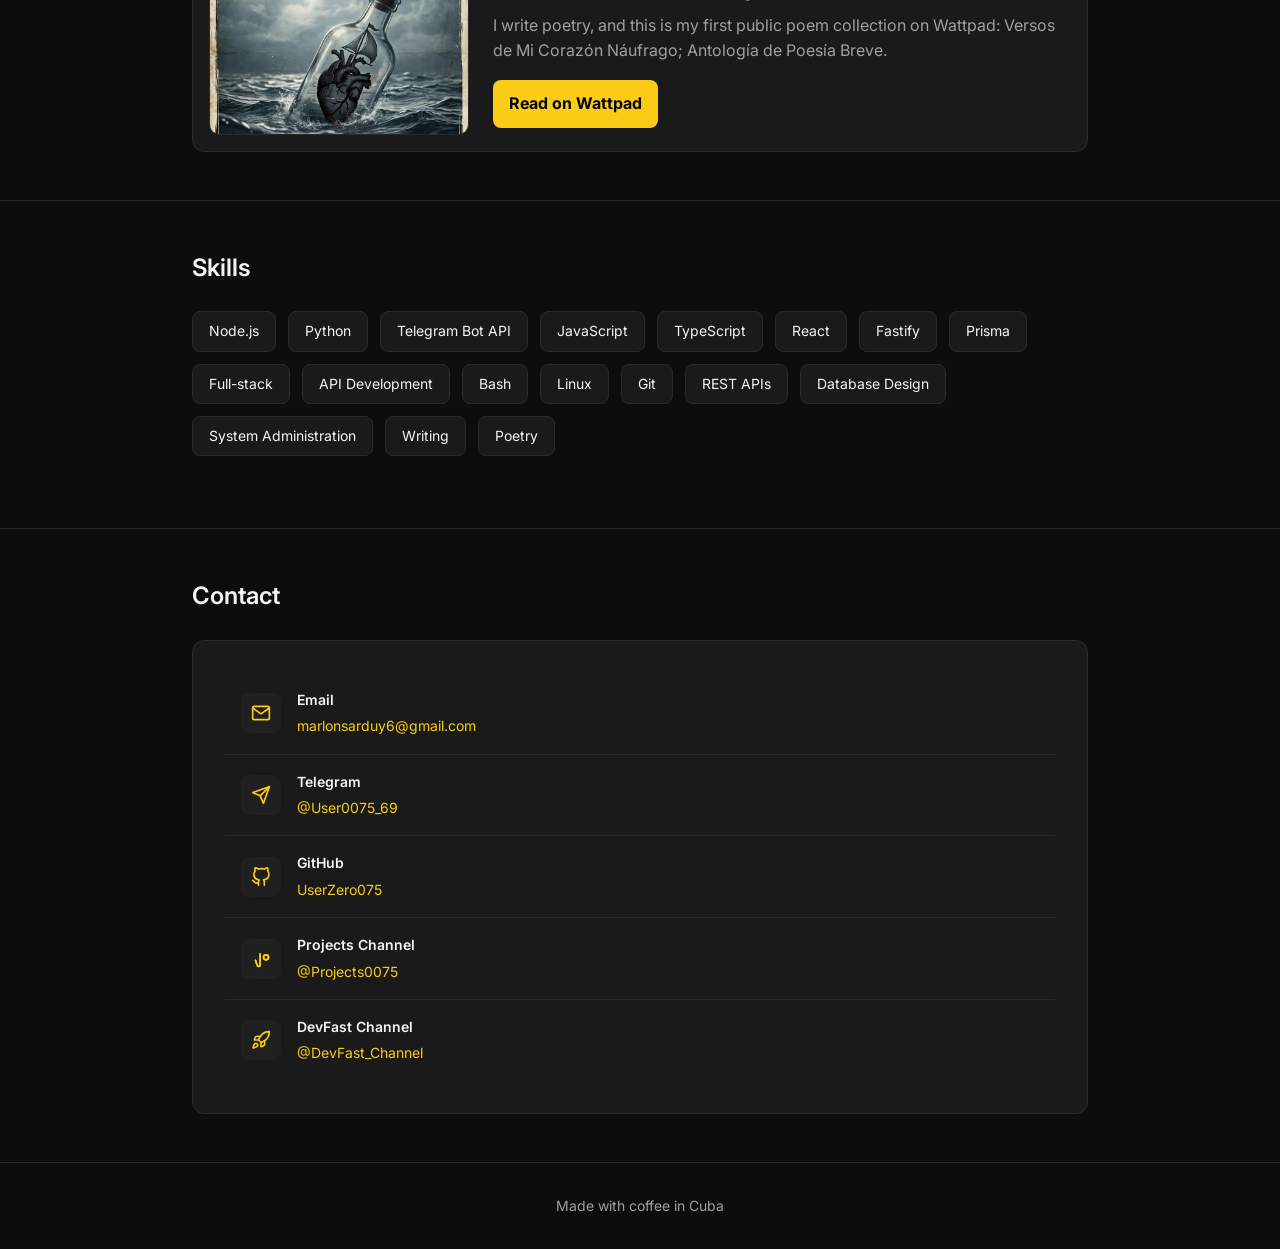
==== commit 5c00e884: "Redesign stars/forks as badges and remove inline URLs from cards" ====
--- a/index.html
+++ b/index.html
@@ -71,6 +71,35 @@
             border-color: #888;
             transform: translateY(-1px);
         }
+        .project-stars {
+            display: flex;
+            gap: 0.5rem;
+            margin-top: 0.5rem;
+            align-items: center;
+        }
+        .stat-badge {
+            display: inline-flex;
+            align-items: center;
+            gap: 0.3rem;
+            padding: 0.25rem 0.6rem;
+            border-radius: 20px;
+            font-size: 0.75rem;
+            font-weight: 500;
+            background: rgba(255, 255, 255, 0.06);
+            border: 1px solid rgba(255, 255, 255, 0.1);
+            color: #aaa;
+            transition: all 0.2s ease;
+        }
+        .stat-badge:hover {
+            background: rgba(255, 255, 255, 0.1);
+            color: #fff;
+        }
+        .stat-badge.stars {
+            color: #f0c040;
+        }
+        .stat-badge.forks {
+            color: #8ab4f8;
+        }
     </style>
 </head>
 
@@ -157,7 +186,7 @@
                     <div class="project-name">DevFast Manager</div>
                     <div class="project-desc">Business management platform for small and mid-sized digital companies: projects, infrastructure, finances, team, tasks, bugs, internal chat, reports and company settings. Backend Node.js/Fastify/Prisma and frontend React/Tailwind.</div>
                     <div class="project-actions"><a href="https://github.com/UserZero075/Business-Management-Dashboard" target="_blank" class="btn btn-github">GitHub</a><a href="https://userzero075.github.io/devfast-manager-web/" target="_blank" class="btn btn-page">Página</a><a href="/portfolio/p/devfast-manager.html" class="btn btn-details">Detalles</a></div>
-                    <div class="project-stars" data-repo="Business-Management-Dashboard">⭐ <span data-stars>24</span> stars • <span data-forks>12</span> forks • <a href="https://github.com/UserZero075/Business-Management-Dashboard" target="_blank">GitHub</a> • <a href="https://userzero075.github.io/devfast-manager-web/" target="_blank">Website</a></div>
+                    <div class="project-stars" data-repo="Business-Management-Dashboard"><span class="stat-badge stars">⭐ <span data-stars>24</span></span><span class="stat-badge forks">🍴 <span data-forks>12</span></span></div>
                 </div>
                 <div class="project">
                     <a href="https://userzero075.github.io/zerogramjs-web/" target="_blank" class="project-link"></a>
@@ -165,7 +194,7 @@
                     <div class="project-name">ZerogramJS</div>
                     <div class="project-desc">Modern Node.js library for building Telegram bots. Sessions, command routing, inline buttons, middleware and high-capacity file handling.</div>
                     <div class="project-actions"><a href="https://github.com/UserZero075/ZerogramJS" target="_blank" class="btn btn-github">GitHub</a><a href="https://userzero075.github.io/zerogramjs-web/" target="_blank" class="btn btn-page">Página</a><a href="/portfolio/p/zerogramjs.html" class="btn btn-details">Detalles</a></div>
-                    <div class="project-stars" data-repo="ZerogramJS">⭐ <span data-stars>2</span> stars • <span data-forks>0</span> forks • <a href="https://github.com/UserZero075/ZerogramJS" target="_blank">GitHub</a> • <a href="https://userzero075.github.io/zerogramjs-web/" target="_blank">Website</a> • <a href="https://www.npmjs.com/package/zerogramjs" target="_blank">npm</a></div>
+                    <div class="project-stars" data-repo="ZerogramJS"><span class="stat-badge stars">⭐ <span data-stars>2</span></span><span class="stat-badge forks">🍴 <span data-forks>0</span></span></div>
                 </div>
                 <div class="project">
                     <a href="https://github.com/UserZero075/File2LinkZeroJS" target="_blank" class="project-link"></a>
@@ -173,7 +202,7 @@
                     <div class="project-name">File2LinkZeroJS</div>
                     <div class="project-desc">Telegram file-to-link bot powered by ZerogramJS (MTProto) and JsonFlux. Forward any file, get download/watch/share links. Single-page WebApp with admin panel, moderation, i18n, quotas and live updates via Socket.IO. No 50MB limit, no external database.</div>
                     <div class="project-actions"><a href="https://github.com/UserZero075/File2LinkZeroJS" target="_blank" class="btn btn-github">GitHub</a><a href="https://github.com/UserZero075/File2LinkZeroJS/releases/tag/v0.1.0" target="_blank" class="btn btn-page">Release</a><a href="/portfolio/p/file2linkzerojs.html" class="btn btn-details">Detalles</a></div>
-                    <div class="project-stars" data-repo="File2LinkZeroJS">⭐ <span data-stars>0</span> stars • <span data-forks>0</span> forks • <a href="https://github.com/UserZero075/File2LinkZeroJS" target="_blank">GitHub</a> • <a href="https://github.com/UserZero075/File2LinkZeroJS/releases/tag/v0.1.0" target="_blank">Release</a></div>
+                    <div class="project-stars" data-repo="File2LinkZeroJS"><span class="stat-badge stars">⭐ <span data-stars>0</span></span><span class="stat-badge forks">🍴 <span data-forks>0</span></span></div>
                 </div>
                 <div class="project">
                     <a href="https://github.com/UserZero075/webconsole" target="_blank" class="project-link"></a>
@@ -181,7 +210,7 @@
                     <div class="project-name">WebConsole</div>
                     <div class="project-desc">Tailscale-only web terminal with real PTY, xterm.js, binary/zlib low-bandwidth transport and local input buffering for instant typing on weak mobile links.</div>
                     <div class="project-actions"><a href="https://github.com/UserZero075/webconsole" target="_blank" class="btn btn-github">GitHub</a><a href="https://github.com/UserZero075/webconsole/releases/tag/v1.0.0" target="_blank" class="btn btn-page">Release</a><a href="/portfolio/p/webconsole.html" class="btn btn-details">Detalles</a></div>
-                    <div class="project-stars" data-repo="webconsole">⭐ <span data-stars>0</span> stars • <span data-forks>0</span> forks • <a href="https://github.com/UserZero075/webconsole" target="_blank">GitHub</a> • <a href="https://github.com/UserZero075/webconsole/releases/tag/v1.0.0" target="_blank">Release</a></div>
+                    <div class="project-stars" data-repo="webconsole"><span class="stat-badge stars">⭐ <span data-stars>0</span></span><span class="stat-badge forks">🍴 <span data-forks>0</span></span></div>
                 </div>
                 <div class="project">
                     <a href="https://github.com/UserZero075/JsonFlux" target="_blank" class="project-link"></a>
@@ -189,7 +218,7 @@
                     <div class="project-name">JsonFlux</div>
                     <div class="project-desc">Project focused on structured JSON/data flow tooling. I added a temporary generic preview until I prepare a better visual identity.</div>
                     <div class="project-actions"><a href="https://github.com/UserZero075/JsonFlux" target="_blank" class="btn btn-github">GitHub</a><a href="/portfolio/p/jsonflux.html" class="btn btn-details">Detalles</a></div>
-                    <div class="project-stars" data-repo="JsonFlux">⭐ <span data-stars>0</span> stars • <span data-forks>0</span> forks • <a href="https://github.com/UserZero075/JsonFlux" target="_blank">GitHub</a></div>
+                    <div class="project-stars" data-repo="JsonFlux"><span class="stat-badge stars">⭐ <span data-stars>0</span></span><span class="stat-badge forks">🍴 <span data-forks>0</span></span></div>
                 </div>
                 <div class="project">
                     <a href="https://github.com/UserZero075/SpawnSpace" target="_blank" class="project-link"></a>
@@ -197,7 +226,7 @@
                     <div class="project-name">SpawnSpace</div>
                     <div class="project-desc">Linux storage expansion script. Creates and mounts LVM-based storage to increase usable shared space.</div>
                     <div class="project-actions"><a href="https://github.com/UserZero075/SpawnSpace" target="_blank" class="btn btn-github">GitHub</a><a href="/portfolio/p/spawnspace.html" class="btn btn-details">Detalles</a></div>
-                    <div class="project-stars" data-repo="SpawnSpace">⭐ <span data-stars>3</span> stars • <span data-forks>1</span> forks</div>
+                    <div class="project-stars" data-repo="SpawnSpace"><span class="stat-badge stars">⭐ <span data-stars>3</span></span><span class="stat-badge forks">🍴 <span data-forks>1</span></span></div>
                 </div>
             </div>
         </div>
@@ -213,7 +242,7 @@
                     <div class="project-name">CC Checker Analysis</div>
                     <div class="project-desc" data-i18n="ccCheckerDesc">Educational defensive malware analysis: crypto-clipper sample (CC Checker) with reports, hashes, redacted pseudocode and reproducible scripts.</div>
                     <div class="project-actions"><a href="https://github.com/UserZero075/cc-checker-analysis" target="_blank" class="btn btn-github">GitHub</a><a href="https://github.com/UserZero075/cc-checker-analysis/releases/tag/educational-resource-v1" target="_blank" class="btn btn-page">Release</a><a href="/portfolio/p/cc-checker-analysis.html" class="btn btn-details">Detalles</a></div>
-                    <div class="project-stars" data-repo="cc-checker-analysis">⭐ <span data-stars>0</span> stars • <span data-forks>0</span> forks • <a href="https://github.com/UserZero075/cc-checker-analysis" target="_blank">GitHub</a> • <a href="https://github.com/UserZero075/cc-checker-analysis/releases/tag/educational-resource-v1" target="_blank">Release</a></div>
+                    <div class="project-stars" data-repo="cc-checker-analysis"><span class="stat-badge stars">⭐ <span data-stars>0</span></span><span class="stat-badge forks">🍴 <span data-forks>0</span></span></div>
                 </div>
             </div>
         </div>
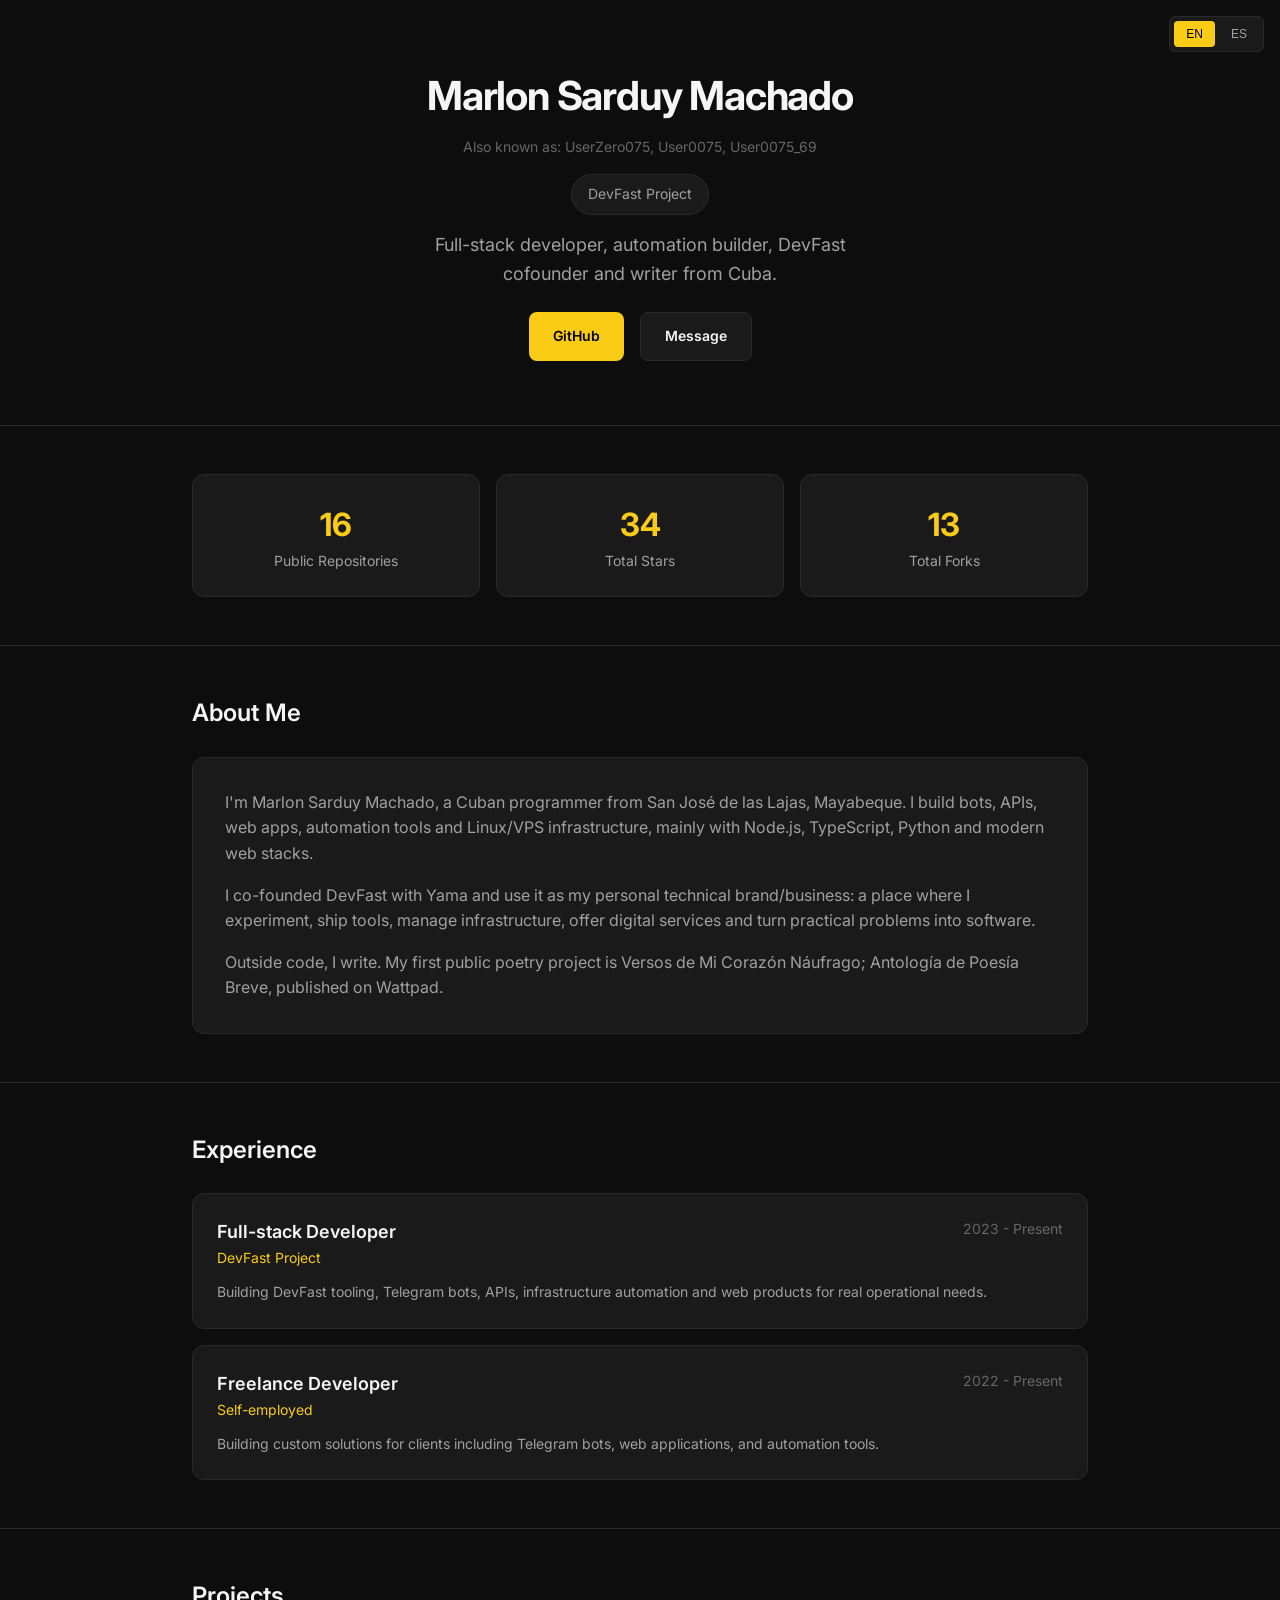
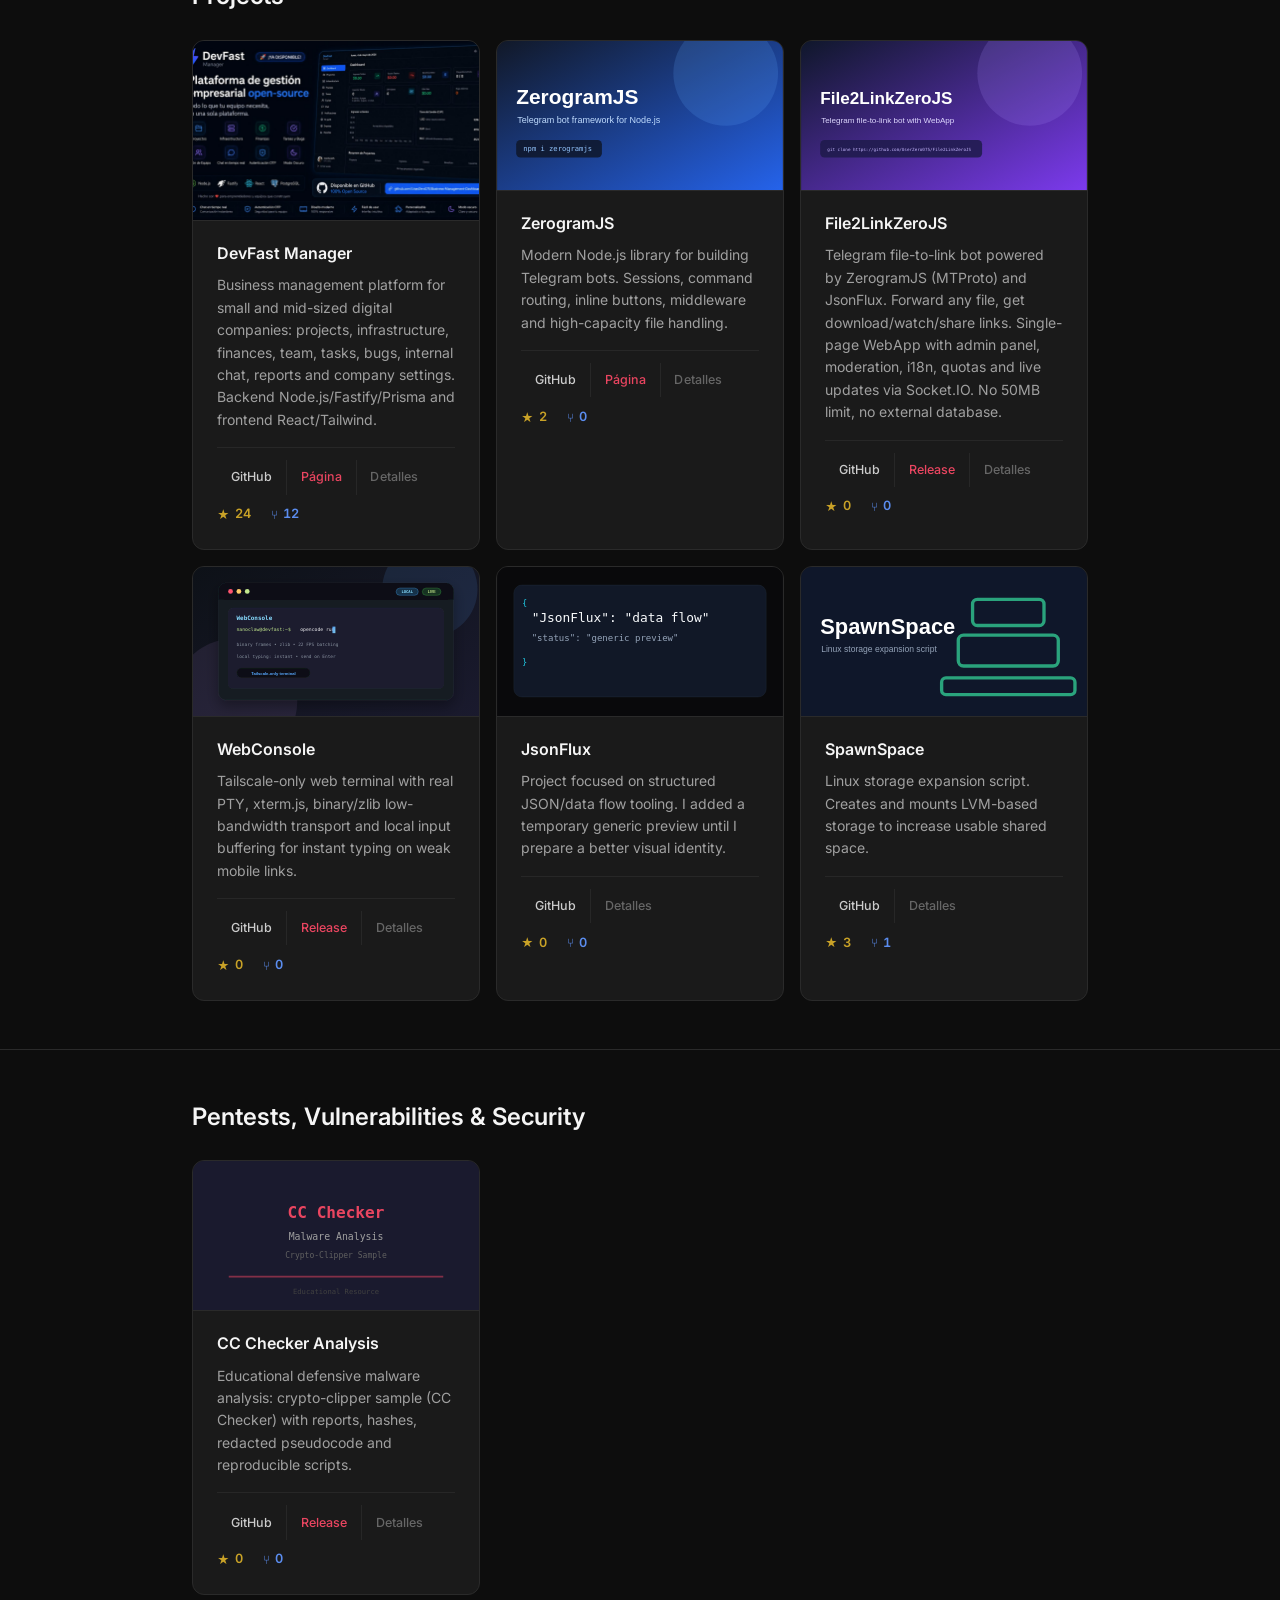
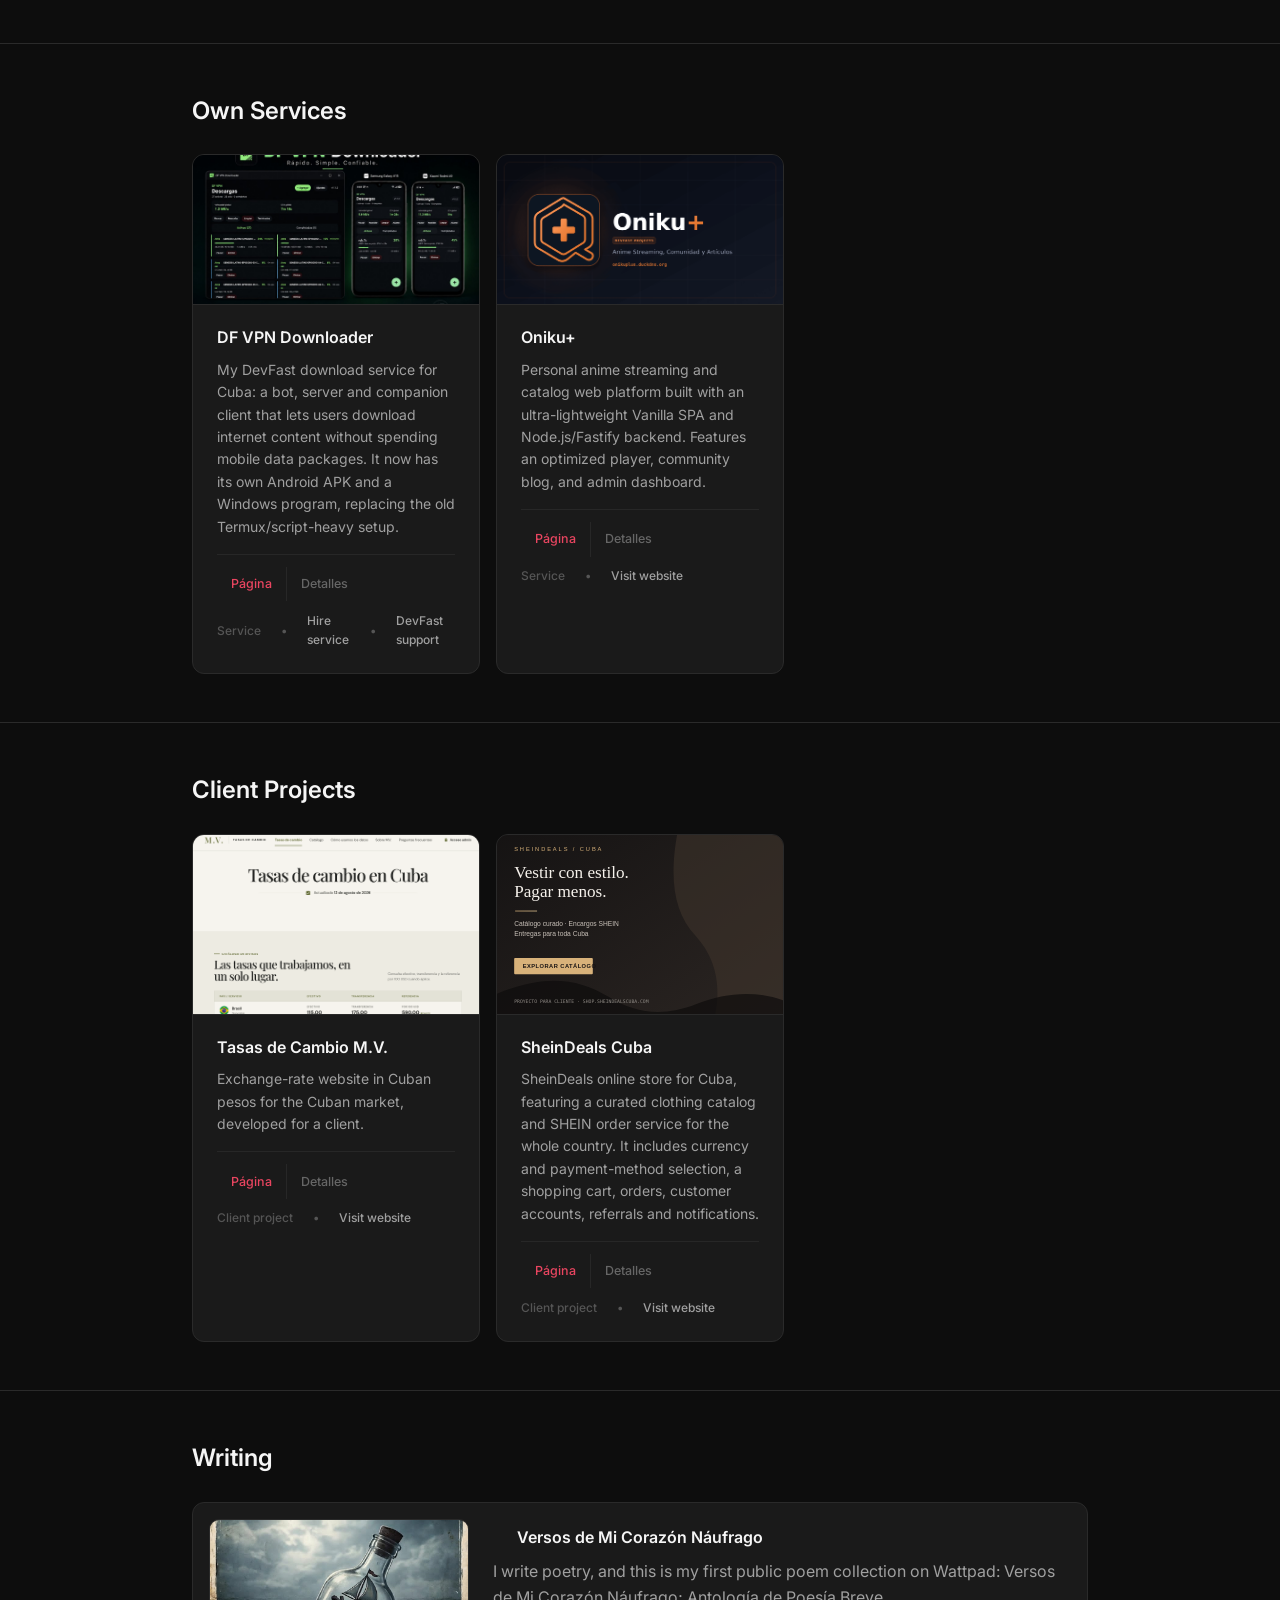
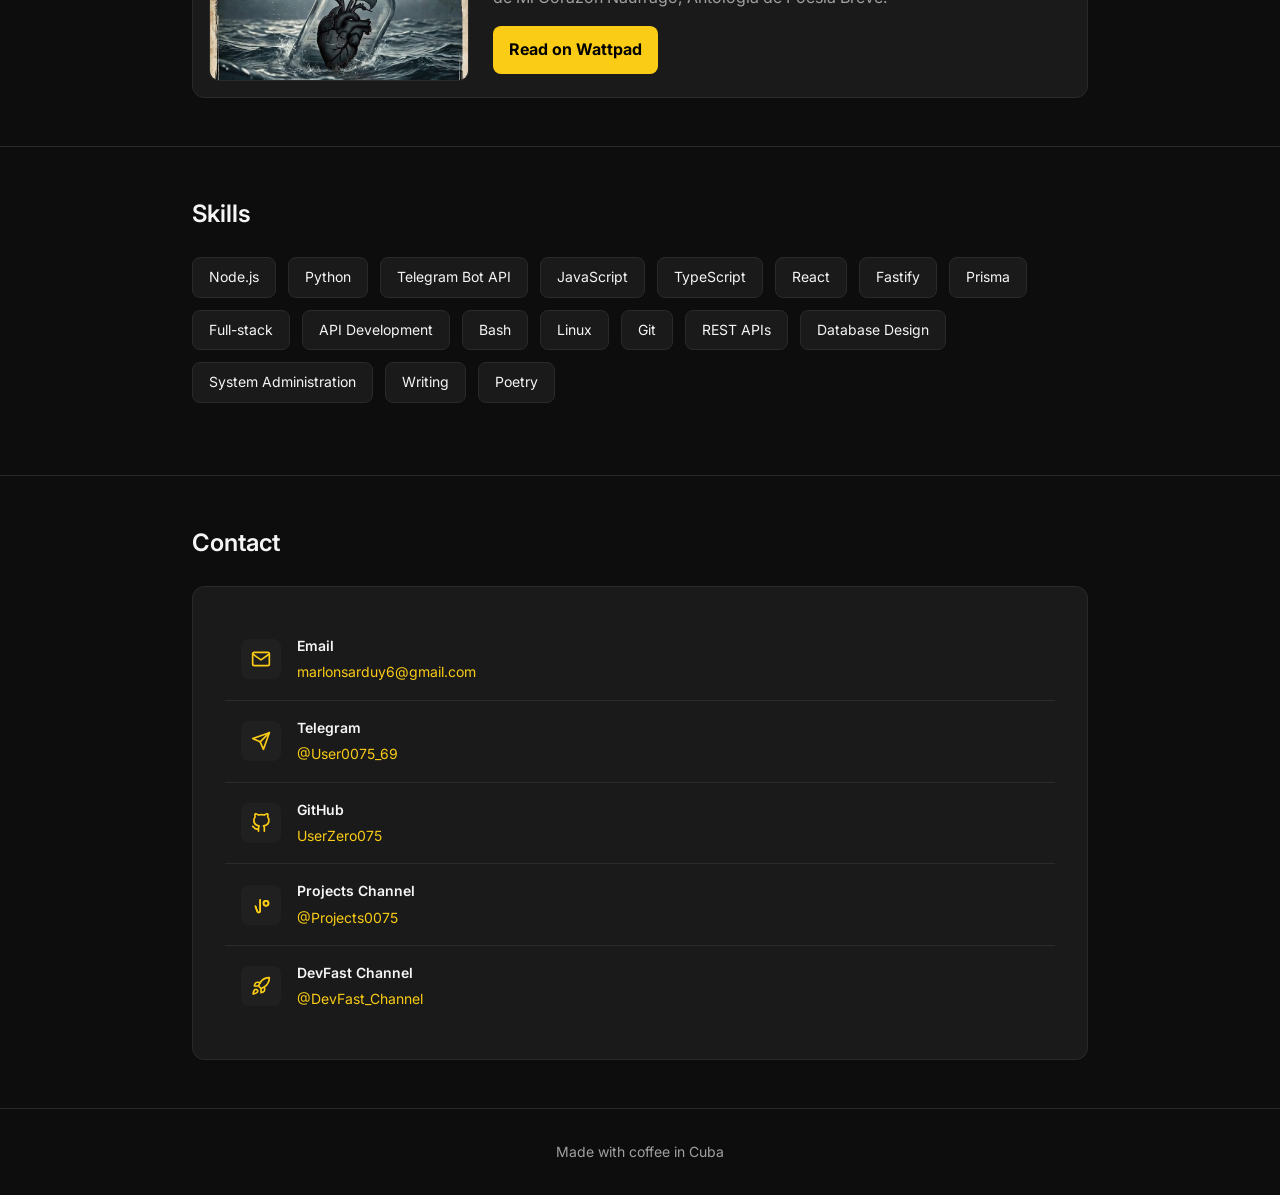
==== commit 6d48d4ce: "Redesign project card buttons and stars/forks with cleaner UI" ====
--- a/index.html
+++ b/index.html
@@ -27,78 +27,78 @@
         }
         .project-actions {
             display: flex;
-            gap: 0.5rem;
-            margin-top: 0.75rem;
-            flex-wrap: wrap;
+            gap: 0;
+            margin-top: 1rem;
             position: relative;
             z-index: 2;
+            border-top: 1px solid rgba(255, 255, 255, 0.06);
+            padding-top: 0.75rem;
         }
         .btn {
-            display: inline-block;
-            padding: 0.4rem 0.9rem;
-            border-radius: 6px;
+            display: inline-flex;
+            align-items: center;
+            gap: 0.35rem;
+            padding: 0.45rem 0.85rem;
             text-decoration: none;
-            font-size: 0.8rem;
+            font-size: 0.78rem;
             font-weight: 500;
-            transition: all 0.2s ease;
+            letter-spacing: 0.01em;
+            transition: all 0.15s ease;
             border: none;
             cursor: pointer;
+            background: transparent;
+            color: #888;
+            border-right: 1px solid rgba(255, 255, 255, 0.06);
+        }
+        .btn:last-child {
+            border-right: none;
         }
         .btn-github {
-            background: #24292e;
+            color: #ccc;
+        }
+        .btn-github:hover {
             color: #fff;
-        }
-        .btn-github:hover {
-            background: #3a3f45;
-            transform: translateY(-1px);
+            background: rgba(255, 255, 255, 0.04);
         }
         .btn-page {
-            background: #e94560;
-            color: #fff;
+            color: #e94560;
         }
         .btn-page:hover {
-            background: #c73e54;
-            transform: translateY(-1px);
+            color: #ff6b85;
+            background: rgba(233, 69, 96, 0.06);
         }
         .btn-details {
-            background: transparent;
+            color: #666;
+        }
+        .btn-details:hover {
             color: #aaa;
-            border: 1px solid #555;
-        }
-        .btn-details:hover {
-            background: #333;
-            color: #fff;
-            border-color: #888;
-            transform: translateY(-1px);
+            background: rgba(255, 255, 255, 0.04);
         }
         .project-stars {
             display: flex;
-            gap: 0.5rem;
-            margin-top: 0.5rem;
+            gap: 1.25rem;
+            margin-top: 0.6rem;
             align-items: center;
-        }
-        .stat-badge {
+            font-size: 0.75rem;
+            color: #555;
+            font-variant-numeric: tabular-nums;
+        }
+        .project-stars .star-item,
+        .project-stars .fork-item {
             display: inline-flex;
             align-items: center;
             gap: 0.3rem;
-            padding: 0.25rem 0.6rem;
-            border-radius: 20px;
-            font-size: 0.75rem;
-            font-weight: 500;
-            background: rgba(255, 255, 255, 0.06);
-            border: 1px solid rgba(255, 255, 255, 0.1);
-            color: #aaa;
-            transition: all 0.2s ease;
-        }
-        .stat-badge:hover {
-            background: rgba(255, 255, 255, 0.1);
-            color: #fff;
-        }
-        .stat-badge.stars {
-            color: #f0c040;
-        }
-        .stat-badge.forks {
-            color: #8ab4f8;
+        }
+        .project-stars .star-item {
+            color: #c9a227;
+        }
+        .project-stars .fork-item {
+            color: #5b8def;
+        }
+        .project-stars [data-stars],
+        .project-stars [data-forks] {
+            font-weight: 600;
+            font-size: 0.8rem;
         }
     </style>
 </head>
@@ -186,7 +186,7 @@
                     <div class="project-name">DevFast Manager</div>
                     <div class="project-desc">Business management platform for small and mid-sized digital companies: projects, infrastructure, finances, team, tasks, bugs, internal chat, reports and company settings. Backend Node.js/Fastify/Prisma and frontend React/Tailwind.</div>
                     <div class="project-actions"><a href="https://github.com/UserZero075/Business-Management-Dashboard" target="_blank" class="btn btn-github">GitHub</a><a href="https://userzero075.github.io/devfast-manager-web/" target="_blank" class="btn btn-page">Página</a><a href="/portfolio/p/devfast-manager.html" class="btn btn-details">Detalles</a></div>
-                    <div class="project-stars" data-repo="Business-Management-Dashboard"><span class="stat-badge stars">⭐ <span data-stars>24</span></span><span class="stat-badge forks">🍴 <span data-forks>12</span></span></div>
+                    <div class="project-stars" data-repo="Business-Management-Dashboard"><span class="star-item">★ <span data-stars>24</span></span><span class="fork-item">⑂ <span data-forks>12</span></span></div>
                 </div>
                 <div class="project">
                     <a href="https://userzero075.github.io/zerogramjs-web/" target="_blank" class="project-link"></a>
@@ -194,7 +194,7 @@
                     <div class="project-name">ZerogramJS</div>
                     <div class="project-desc">Modern Node.js library for building Telegram bots. Sessions, command routing, inline buttons, middleware and high-capacity file handling.</div>
                     <div class="project-actions"><a href="https://github.com/UserZero075/ZerogramJS" target="_blank" class="btn btn-github">GitHub</a><a href="https://userzero075.github.io/zerogramjs-web/" target="_blank" class="btn btn-page">Página</a><a href="/portfolio/p/zerogramjs.html" class="btn btn-details">Detalles</a></div>
-                    <div class="project-stars" data-repo="ZerogramJS"><span class="stat-badge stars">⭐ <span data-stars>2</span></span><span class="stat-badge forks">🍴 <span data-forks>0</span></span></div>
+                    <div class="project-stars" data-repo="ZerogramJS"><span class="star-item">★ <span data-stars>2</span></span><span class="fork-item">⑂ <span data-forks>0</span></span></div>
                 </div>
                 <div class="project">
                     <a href="https://github.com/UserZero075/File2LinkZeroJS" target="_blank" class="project-link"></a>
@@ -202,7 +202,7 @@
                     <div class="project-name">File2LinkZeroJS</div>
                     <div class="project-desc">Telegram file-to-link bot powered by ZerogramJS (MTProto) and JsonFlux. Forward any file, get download/watch/share links. Single-page WebApp with admin panel, moderation, i18n, quotas and live updates via Socket.IO. No 50MB limit, no external database.</div>
                     <div class="project-actions"><a href="https://github.com/UserZero075/File2LinkZeroJS" target="_blank" class="btn btn-github">GitHub</a><a href="https://github.com/UserZero075/File2LinkZeroJS/releases/tag/v0.1.0" target="_blank" class="btn btn-page">Release</a><a href="/portfolio/p/file2linkzerojs.html" class="btn btn-details">Detalles</a></div>
-                    <div class="project-stars" data-repo="File2LinkZeroJS"><span class="stat-badge stars">⭐ <span data-stars>0</span></span><span class="stat-badge forks">🍴 <span data-forks>0</span></span></div>
+                    <div class="project-stars" data-repo="File2LinkZeroJS"><span class="star-item">★ <span data-stars>0</span></span><span class="fork-item">⑂ <span data-forks>0</span></span></div>
                 </div>
                 <div class="project">
                     <a href="https://github.com/UserZero075/webconsole" target="_blank" class="project-link"></a>
@@ -210,7 +210,7 @@
                     <div class="project-name">WebConsole</div>
                     <div class="project-desc">Tailscale-only web terminal with real PTY, xterm.js, binary/zlib low-bandwidth transport and local input buffering for instant typing on weak mobile links.</div>
                     <div class="project-actions"><a href="https://github.com/UserZero075/webconsole" target="_blank" class="btn btn-github">GitHub</a><a href="https://github.com/UserZero075/webconsole/releases/tag/v1.0.0" target="_blank" class="btn btn-page">Release</a><a href="/portfolio/p/webconsole.html" class="btn btn-details">Detalles</a></div>
-                    <div class="project-stars" data-repo="webconsole"><span class="stat-badge stars">⭐ <span data-stars>0</span></span><span class="stat-badge forks">🍴 <span data-forks>0</span></span></div>
+                    <div class="project-stars" data-repo="webconsole"><span class="star-item">★ <span data-stars>0</span></span><span class="fork-item">⑂ <span data-forks>0</span></span></div>
                 </div>
                 <div class="project">
                     <a href="https://github.com/UserZero075/JsonFlux" target="_blank" class="project-link"></a>
@@ -218,7 +218,7 @@
                     <div class="project-name">JsonFlux</div>
                     <div class="project-desc">Project focused on structured JSON/data flow tooling. I added a temporary generic preview until I prepare a better visual identity.</div>
                     <div class="project-actions"><a href="https://github.com/UserZero075/JsonFlux" target="_blank" class="btn btn-github">GitHub</a><a href="/portfolio/p/jsonflux.html" class="btn btn-details">Detalles</a></div>
-                    <div class="project-stars" data-repo="JsonFlux"><span class="stat-badge stars">⭐ <span data-stars>0</span></span><span class="stat-badge forks">🍴 <span data-forks>0</span></span></div>
+                    <div class="project-stars" data-repo="JsonFlux"><span class="star-item">★ <span data-stars>0</span></span><span class="fork-item">⑂ <span data-forks>0</span></span></div>
                 </div>
                 <div class="project">
                     <a href="https://github.com/UserZero075/SpawnSpace" target="_blank" class="project-link"></a>
@@ -226,7 +226,7 @@
                     <div class="project-name">SpawnSpace</div>
                     <div class="project-desc">Linux storage expansion script. Creates and mounts LVM-based storage to increase usable shared space.</div>
                     <div class="project-actions"><a href="https://github.com/UserZero075/SpawnSpace" target="_blank" class="btn btn-github">GitHub</a><a href="/portfolio/p/spawnspace.html" class="btn btn-details">Detalles</a></div>
-                    <div class="project-stars" data-repo="SpawnSpace"><span class="stat-badge stars">⭐ <span data-stars>3</span></span><span class="stat-badge forks">🍴 <span data-forks>1</span></span></div>
+                    <div class="project-stars" data-repo="SpawnSpace"><span class="star-item">★ <span data-stars>3</span></span><span class="fork-item">⑂ <span data-forks>1</span></span></div>
                 </div>
             </div>
         </div>
@@ -242,7 +242,7 @@
                     <div class="project-name">CC Checker Analysis</div>
                     <div class="project-desc" data-i18n="ccCheckerDesc">Educational defensive malware analysis: crypto-clipper sample (CC Checker) with reports, hashes, redacted pseudocode and reproducible scripts.</div>
                     <div class="project-actions"><a href="https://github.com/UserZero075/cc-checker-analysis" target="_blank" class="btn btn-github">GitHub</a><a href="https://github.com/UserZero075/cc-checker-analysis/releases/tag/educational-resource-v1" target="_blank" class="btn btn-page">Release</a><a href="/portfolio/p/cc-checker-analysis.html" class="btn btn-details">Detalles</a></div>
-                    <div class="project-stars" data-repo="cc-checker-analysis"><span class="stat-badge stars">⭐ <span data-stars>0</span></span><span class="stat-badge forks">🍴 <span data-forks>0</span></span></div>
+                    <div class="project-stars" data-repo="cc-checker-analysis"><span class="star-item">★ <span data-stars>0</span></span><span class="fork-item">⑂ <span data-forks>0</span></span></div>
                 </div>
             </div>
         </div>
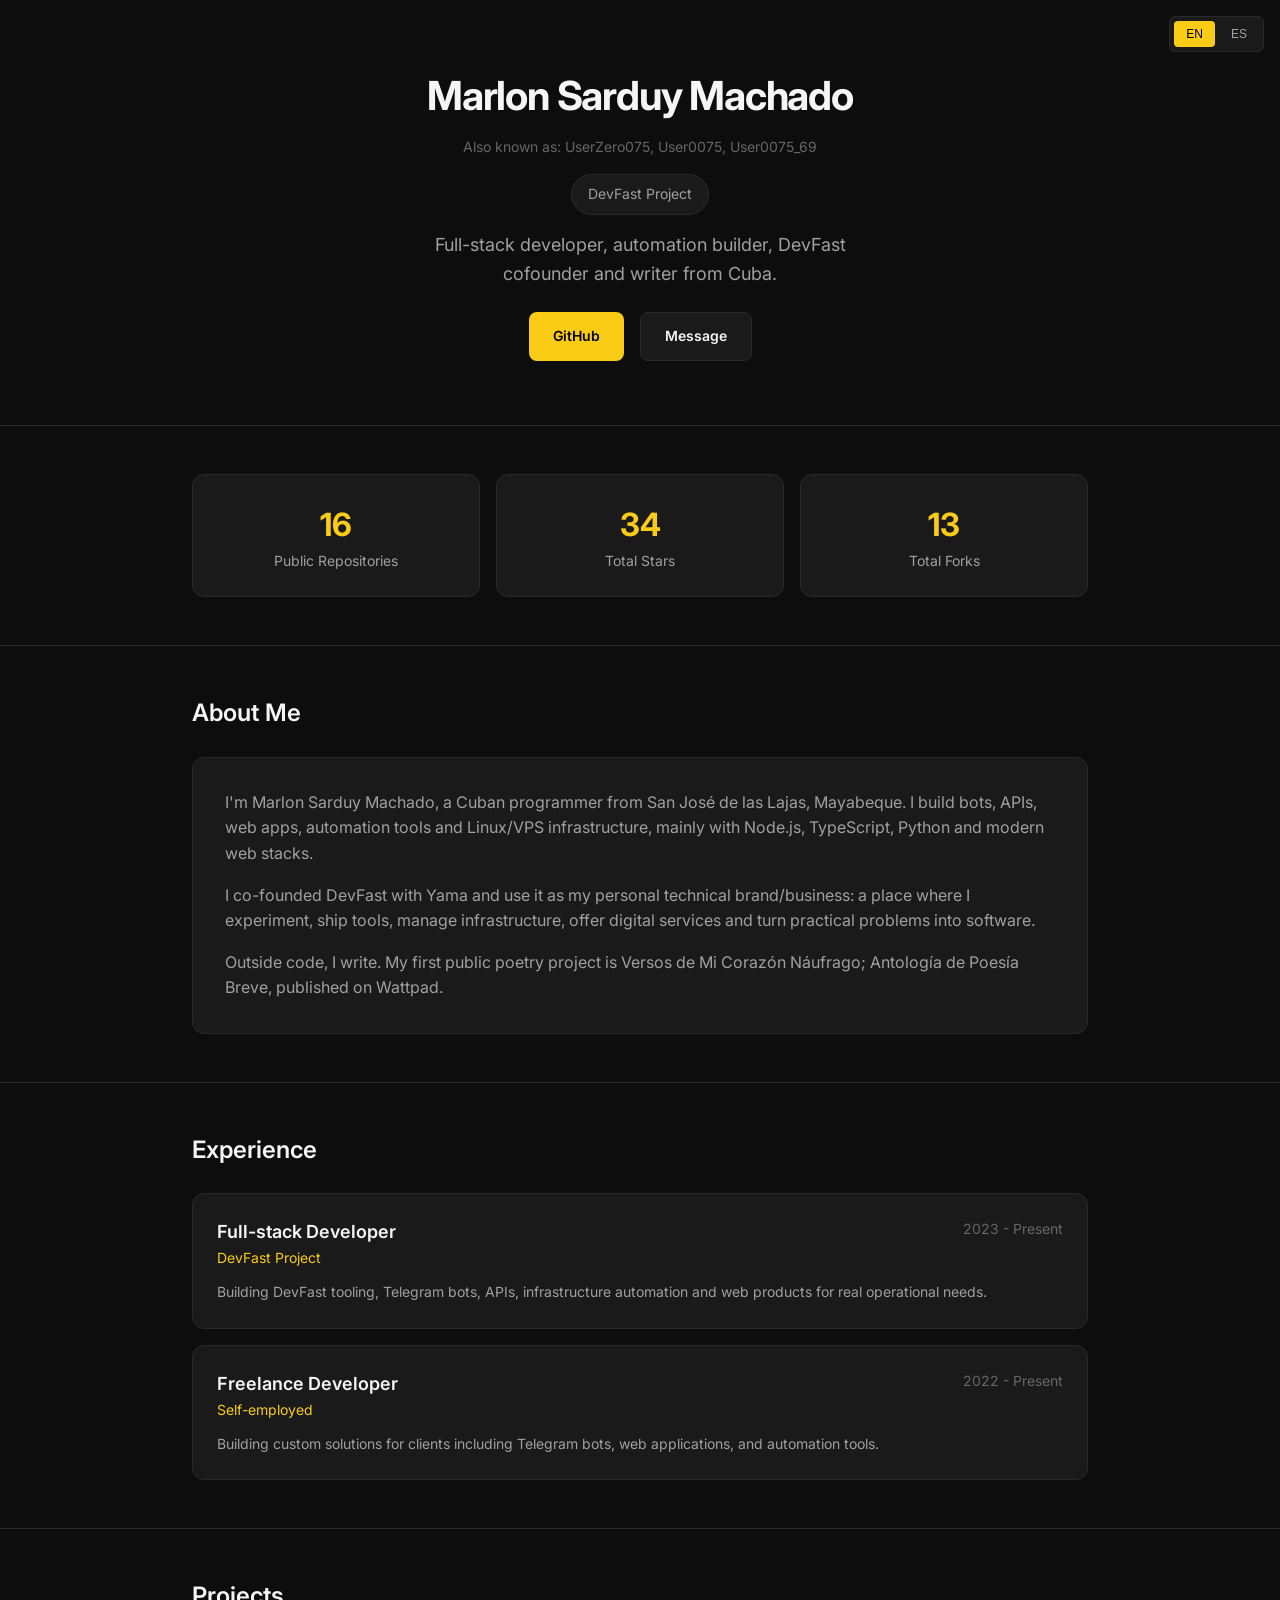
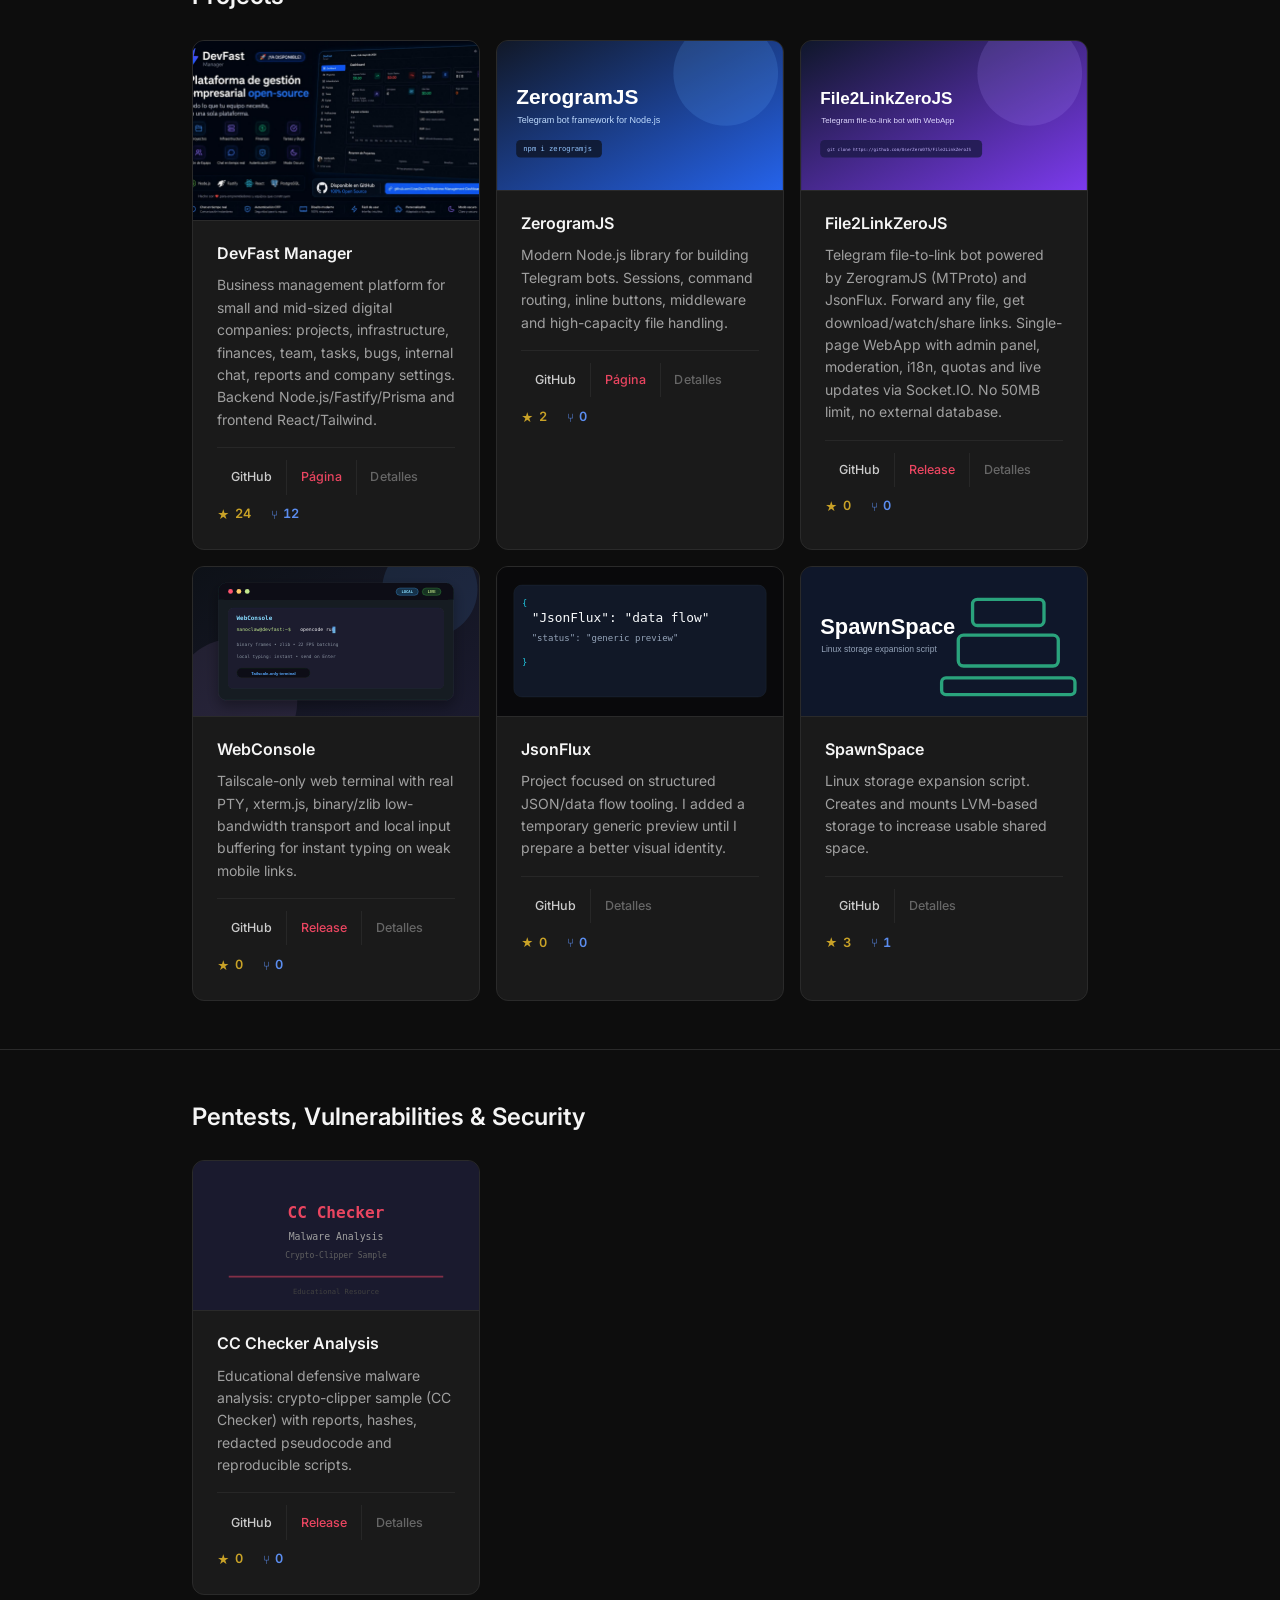
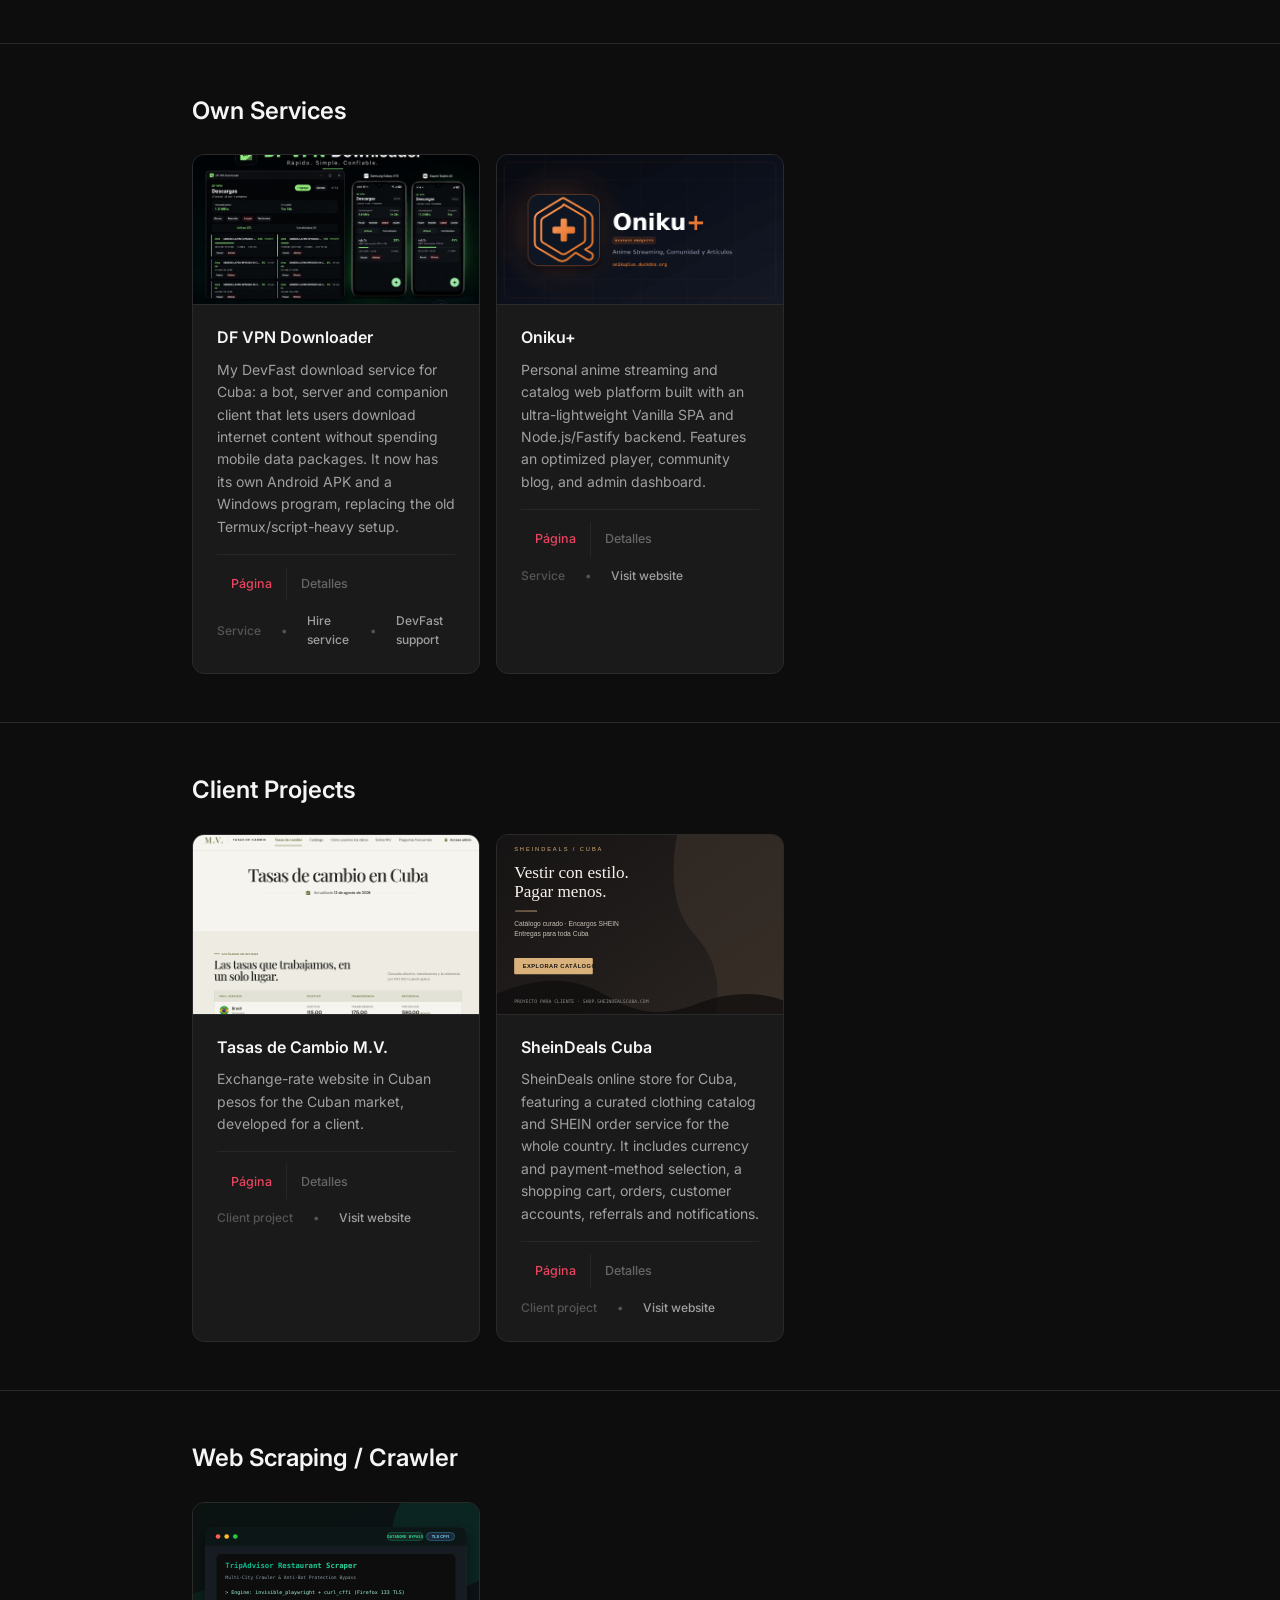
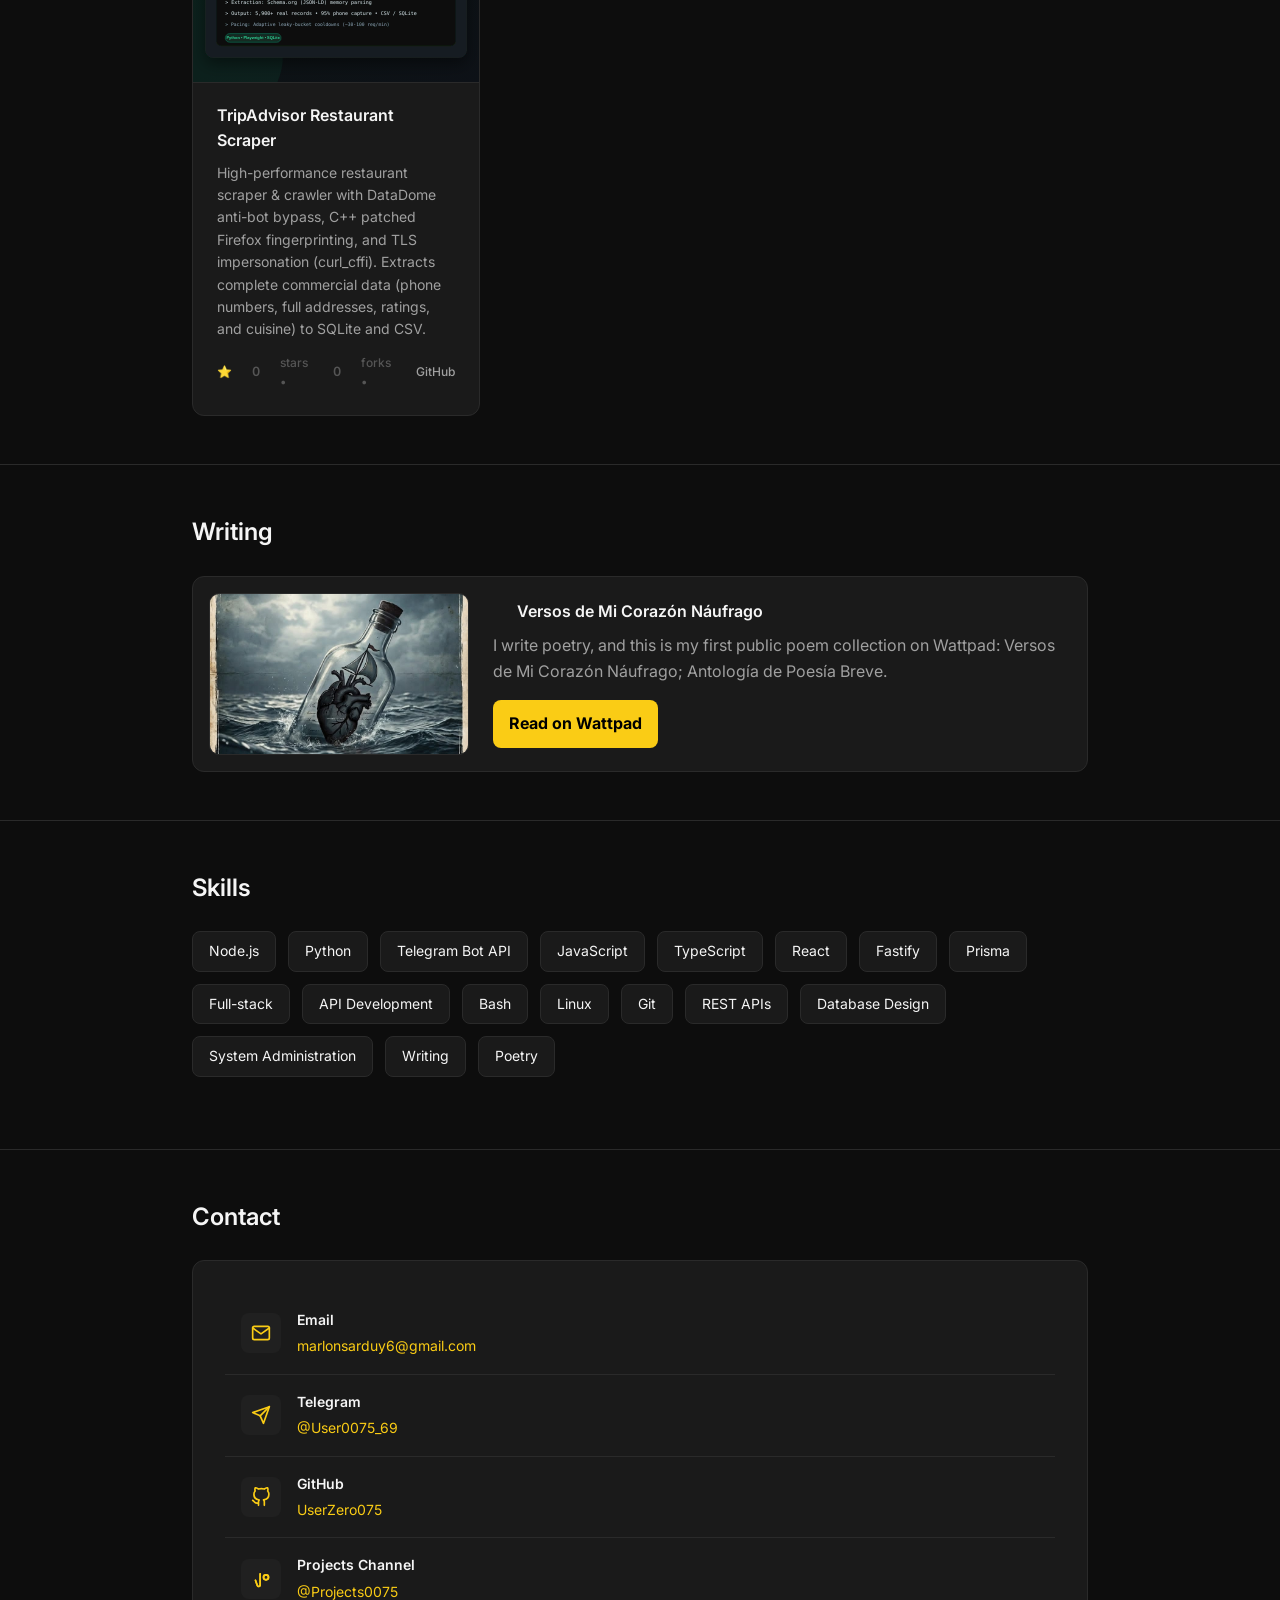
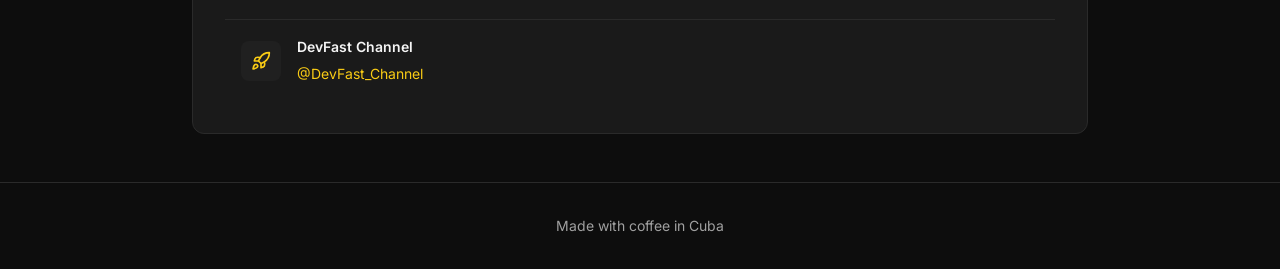
==== commit 601532bb: "feat: anadir seccion Scraping Web / Crawler con TripAdvisor Scraper" ====
--- a/index.html
+++ b/index.html
@@ -297,6 +297,21 @@
     </section>
 
     <section class="section" id="writing">
+        <div class="container">
+            <h2 class="section-title" data-i18n="webScraping">Scraping Web / Crawler</h2>
+            <div class="projects">
+                <div class="project featured-project">
+                    <a href="https://github.com/UserZero075/tripadvisor-restaurant-scraper" target="_blank" rel="noopener noreferrer" class="project-link"></a>
+                    <img class="project-preview" src="tripadvisor-scraper-preview.svg" alt="TripAdvisor Restaurant Scraper preview">
+                    <div class="project-name">TripAdvisor Restaurant Scraper</div>
+                    <div class="project-desc" data-i18n="tripadvisorDesc">Extractor y crawler de restaurantes de alto rendimiento con evasión avanzada de DataDome, huella de navegador en C++ (Firefox) e impersonación TLS nativa (curl_cffi). Captura datos comerciales completos (teléfonos, direcciones unificadas, calificaciones y cocina) en SQLite y CSV.</div>
+                    <div class="project-stars" data-repo="tripadvisor-restaurant-scraper">⭐ <span data-stars>0</span> stars • <span data-forks>0</span> forks • <a href="https://github.com/UserZero075/tripadvisor-restaurant-scraper" target="_blank" rel="noopener noreferrer">GitHub</a></div>
+                </div>
+            </div>
+        </div>
+    </section>
+
+    <section class="section">
         <div class="container">
             <h2 class="section-title" data-i18n="writing">Writing</h2>
             <div class="writing-card">
@@ -466,7 +481,9 @@
                 emailLabel: "Email",
                 telegramLabel: "Telegram",
                 githubLabel: "GitHub",
-                alias: "Also known as: UserZero075, User0075, User0075_69"
+                alias: "Also known as: UserZero075, User0075, User0075_69",
+                webScraping: "Web Scraping / Crawler",
+                tripadvisorDesc: "High-performance restaurant scraper & crawler with DataDome anti-bot bypass, C++ patched Firefox fingerprinting, and TLS impersonation (curl_cffi). Extracts complete commercial data (phone numbers, full addresses, ratings, and cuisine) to SQLite and CSV."
             },
             es: {
                 profile: "Desarrollador full-stack, creador de automatizaciones, cofundador de DevFast y escritor cubano.",
@@ -506,7 +523,9 @@
                 emailLabel: "Email",
                 telegramLabel: "Telegram",
                 githubLabel: "GitHub",
-                alias: "También conocido como: UserZero075, User0075, User0075_69"
+                alias: "También conocido como: UserZero075, User0075, User0075_69",
+                webScraping: "Scraping Web / Crawler",
+                tripadvisorDesc: "Extractor y crawler de restaurantes de alto rendimiento con evasión avanzada de DataDome, huella de navegador en C++ (Firefox) e impersonación TLS nativa (curl_cffi). Captura datos comerciales completos (teléfonos, direcciones unificadas, calificaciones y cocina) en SQLite y CSV."
             }
         };
 
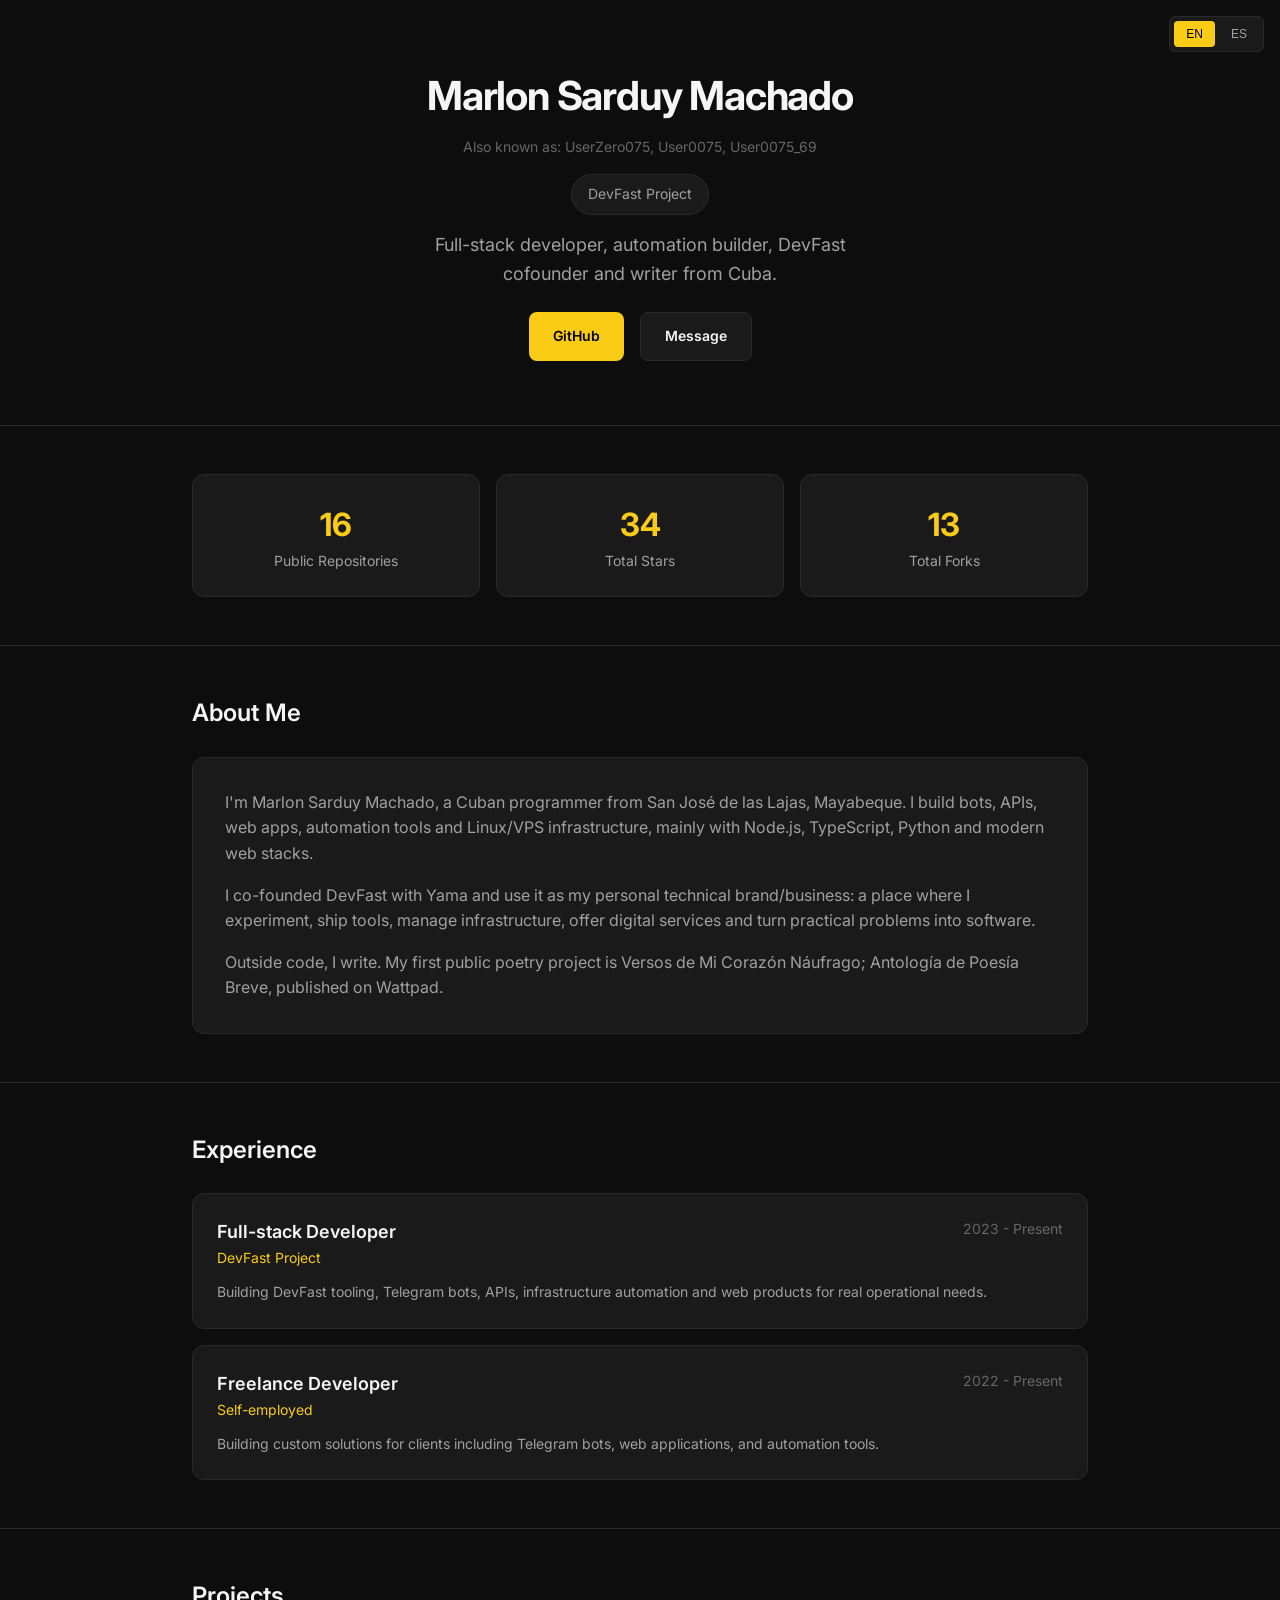
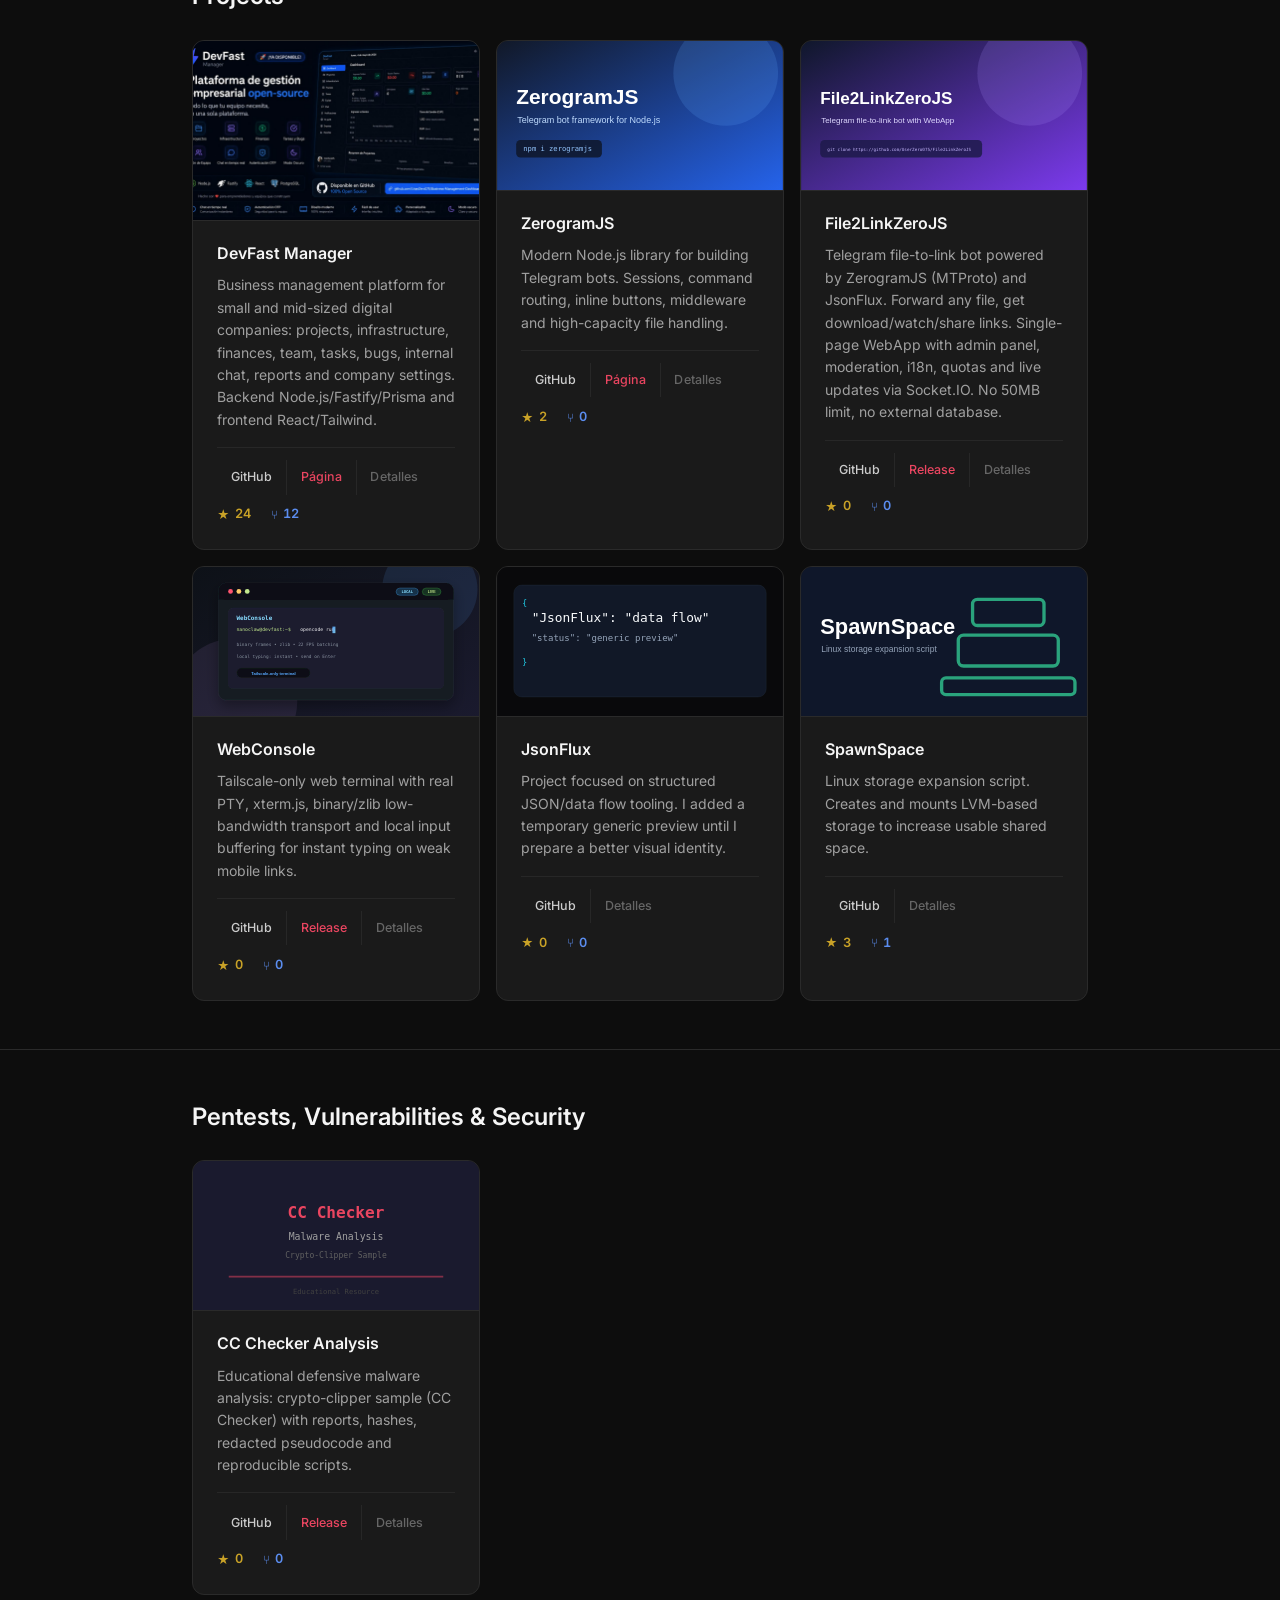
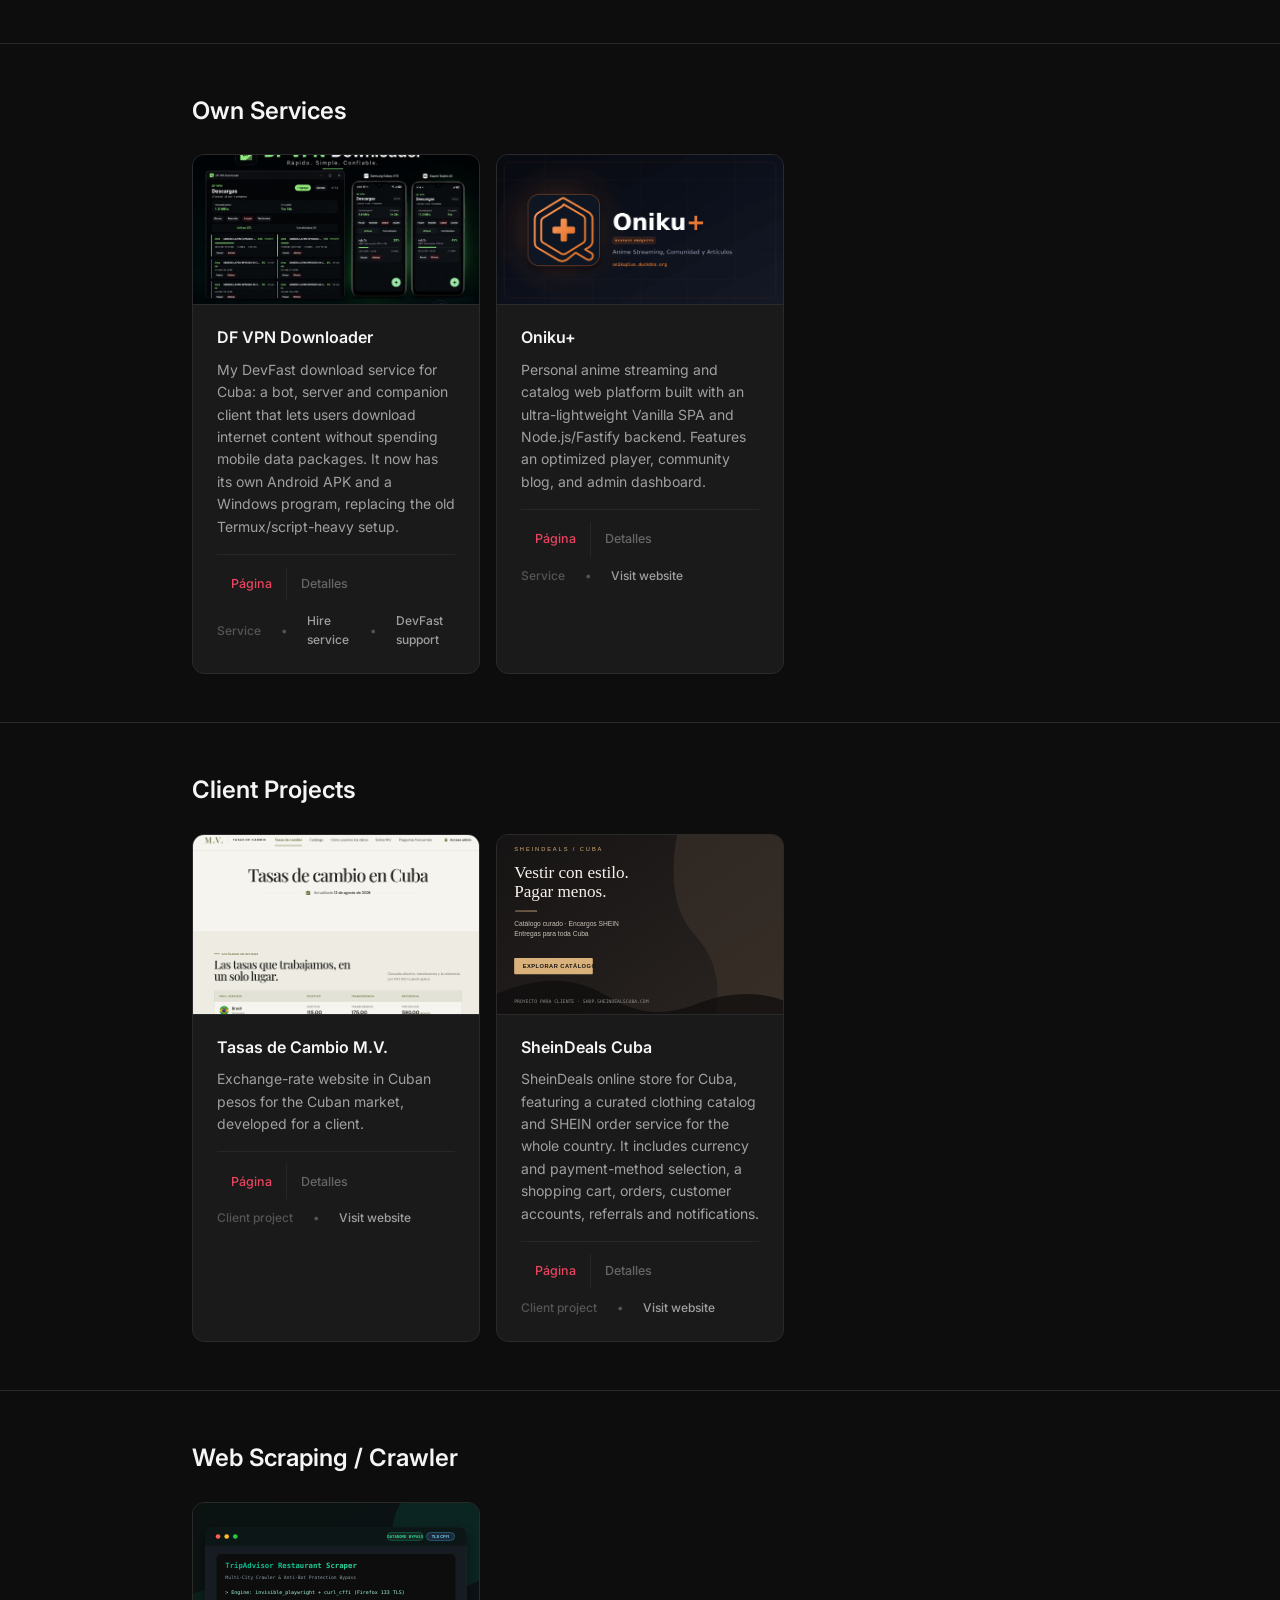
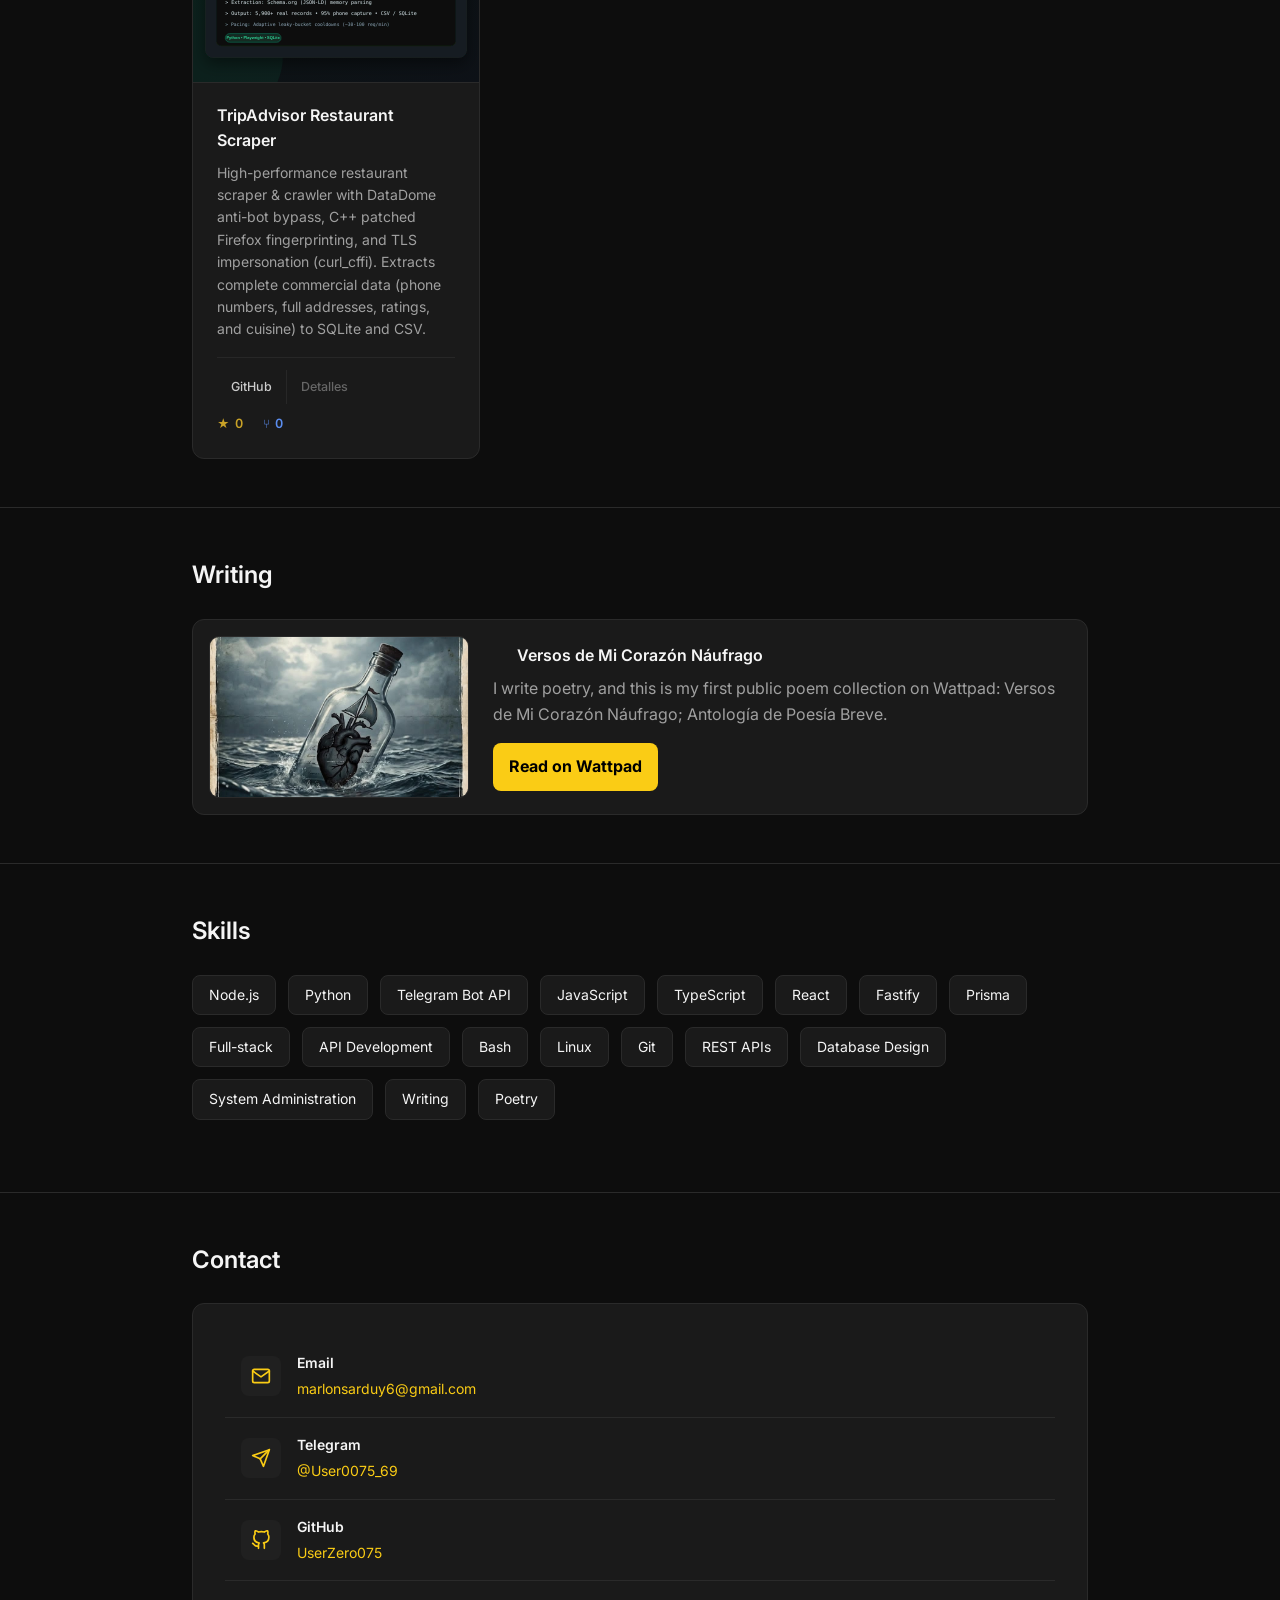
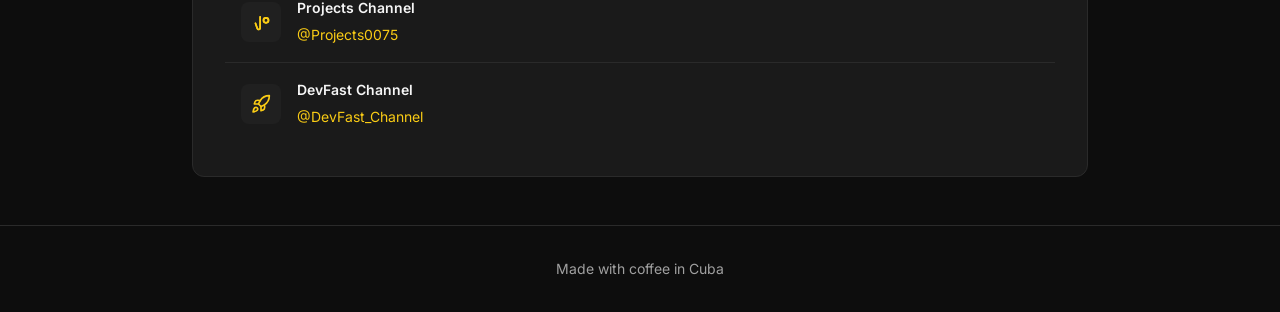
==== commit d8bfa350: "style: alinear diseno de card con botones de accion, estrellas y pagina de detalles" ====
--- a/index.html
+++ b/index.html
@@ -296,16 +296,17 @@
         </div>
     </section>
 
-    <section class="section" id="writing">
+    <section class="section" id="scraping">
         <div class="container">
             <h2 class="section-title" data-i18n="webScraping">Scraping Web / Crawler</h2>
             <div class="projects">
-                <div class="project featured-project">
-                    <a href="https://github.com/UserZero075/tripadvisor-restaurant-scraper" target="_blank" rel="noopener noreferrer" class="project-link"></a>
+                <div class="project featured-project" id="tripadvisor-restaurant-scraper">
+                    <a href="/portfolio/p/tripadvisor-restaurant-scraper.html" class="project-link"></a>
                     <img class="project-preview" src="tripadvisor-scraper-preview.svg" alt="TripAdvisor Restaurant Scraper preview">
                     <div class="project-name">TripAdvisor Restaurant Scraper</div>
                     <div class="project-desc" data-i18n="tripadvisorDesc">Extractor y crawler de restaurantes de alto rendimiento con evasión avanzada de DataDome, huella de navegador en C++ (Firefox) e impersonación TLS nativa (curl_cffi). Captura datos comerciales completos (teléfonos, direcciones unificadas, calificaciones y cocina) en SQLite y CSV.</div>
-                    <div class="project-stars" data-repo="tripadvisor-restaurant-scraper">⭐ <span data-stars>0</span> stars • <span data-forks>0</span> forks • <a href="https://github.com/UserZero075/tripadvisor-restaurant-scraper" target="_blank" rel="noopener noreferrer">GitHub</a></div>
+                    <div class="project-actions"><a href="https://github.com/UserZero075/tripadvisor-restaurant-scraper" target="_blank" class="btn btn-github">GitHub</a><a href="/portfolio/p/tripadvisor-restaurant-scraper.html" class="btn btn-details">Detalles</a></div>
+                    <div class="project-stars" data-repo="tripadvisor-restaurant-scraper"><span class="star-item">★ <span data-stars>0</span></span><span class="fork-item">⑂ <span data-forks>0</span></span></div>
                 </div>
             </div>
         </div>
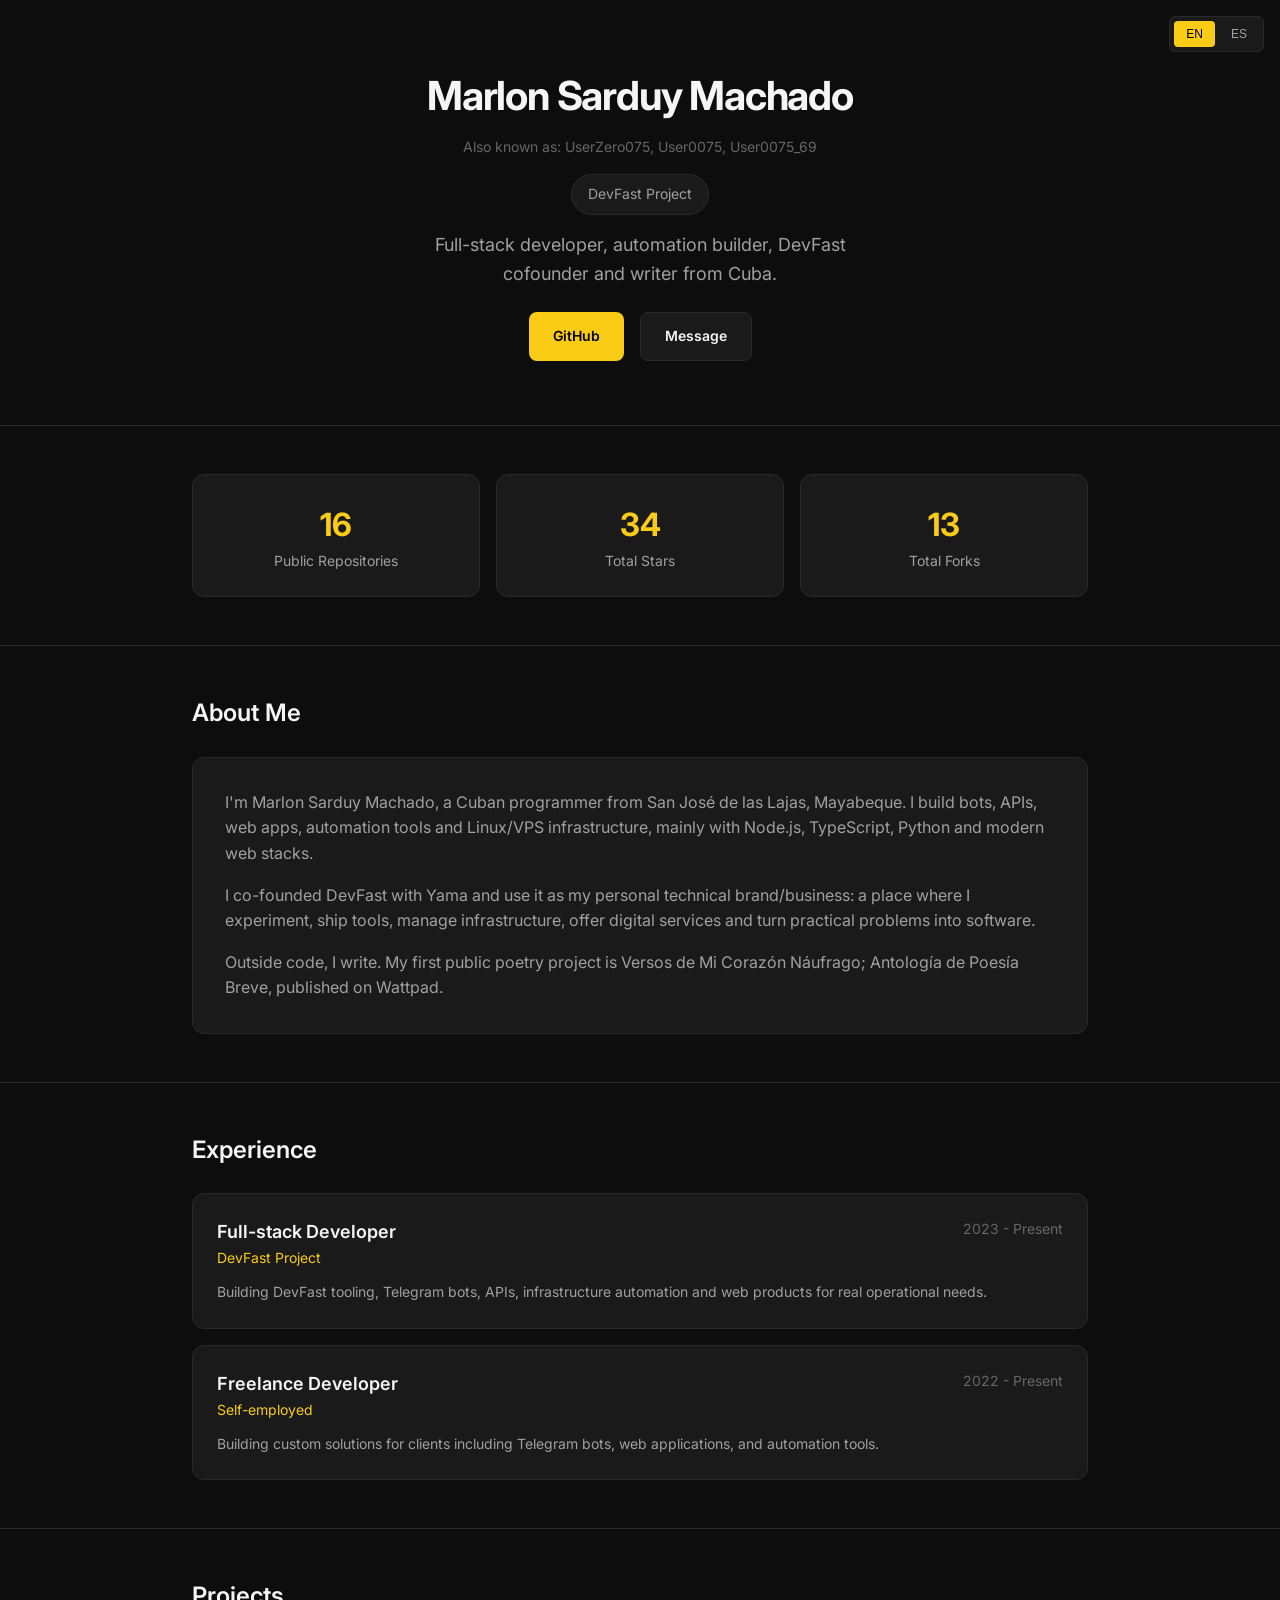
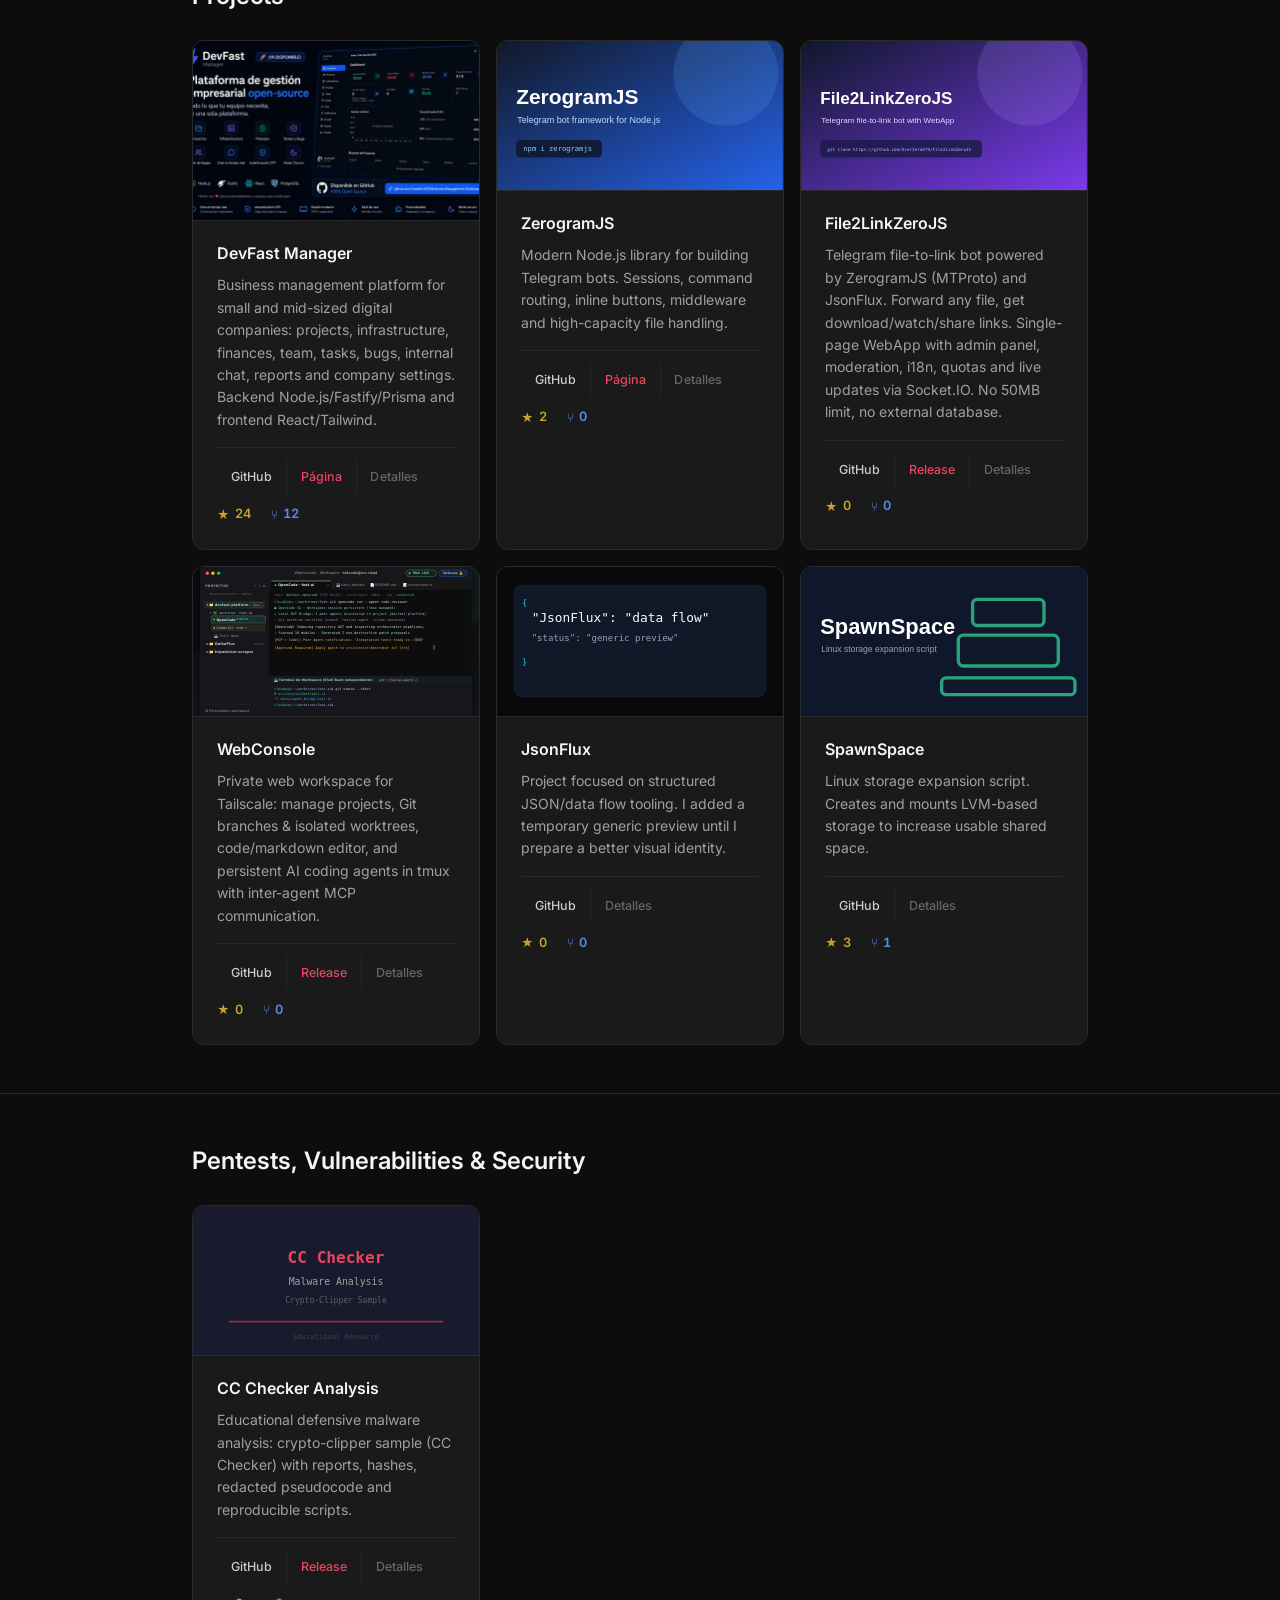
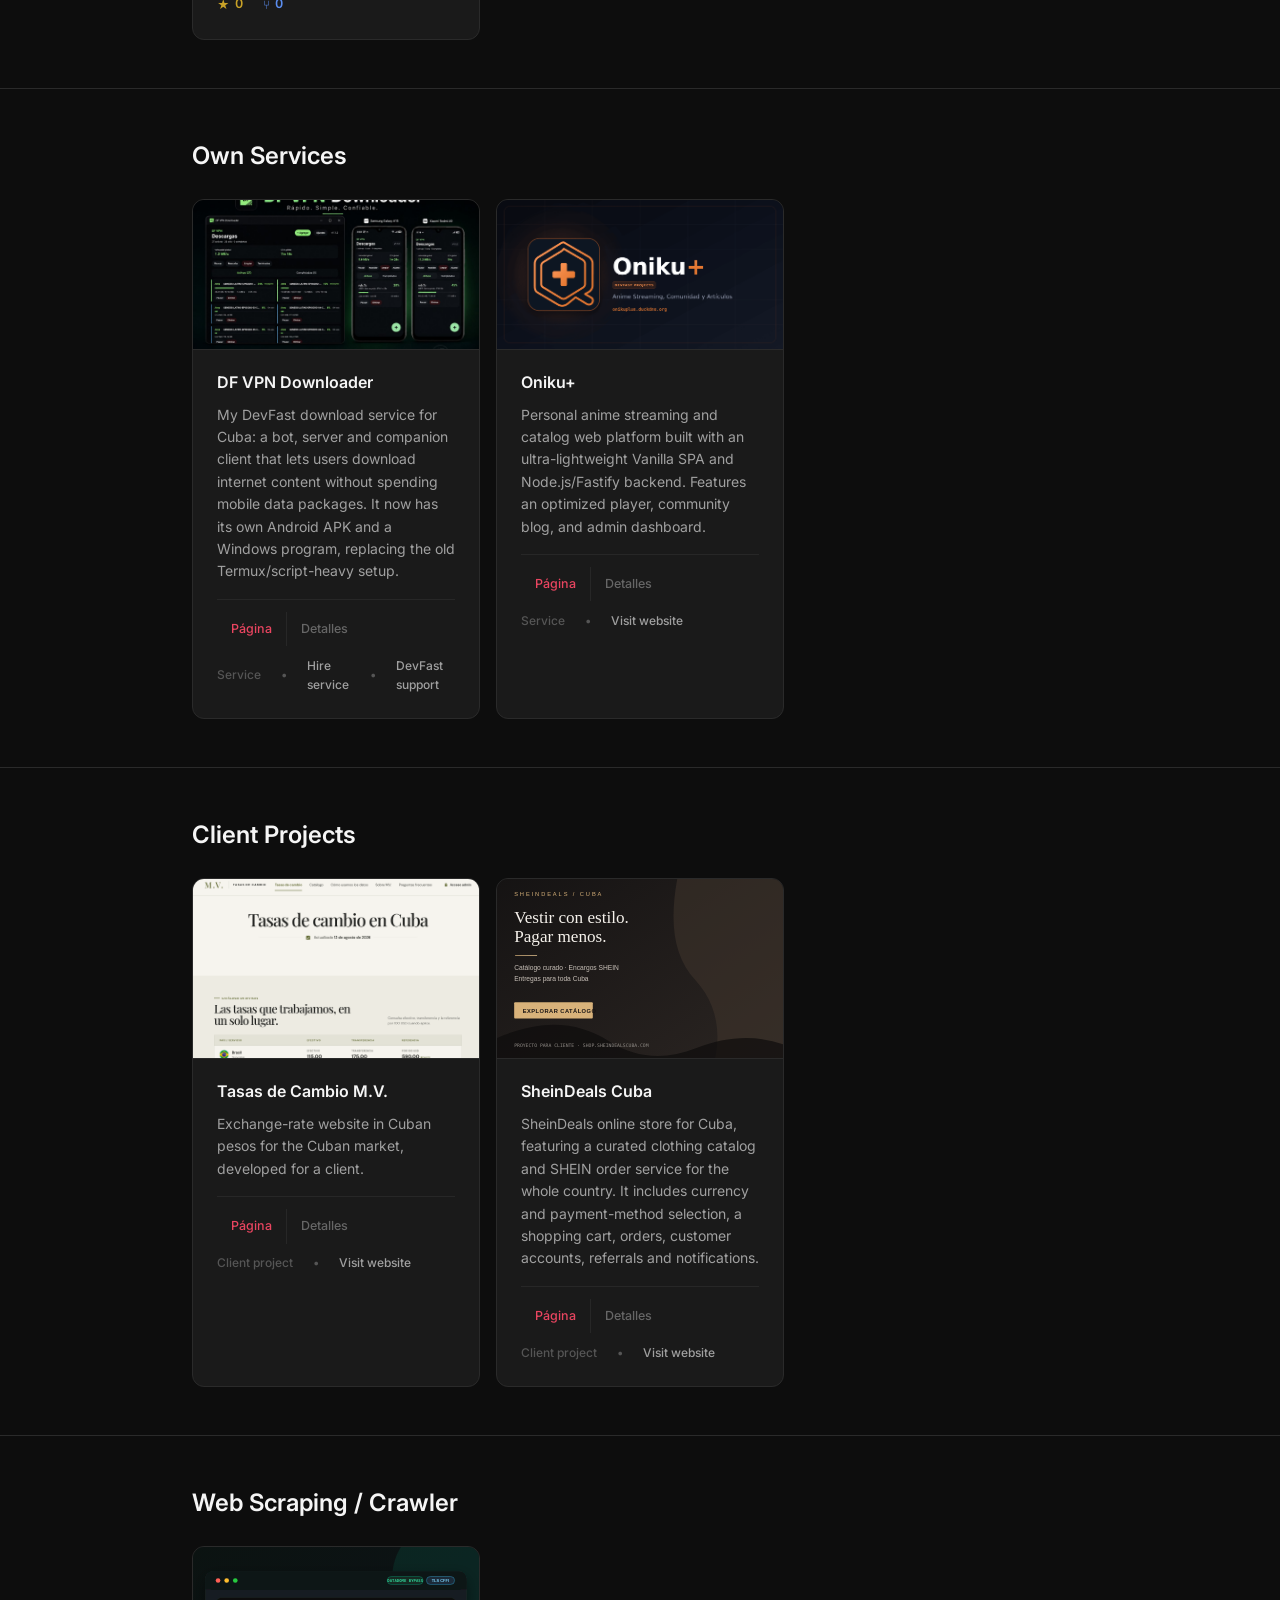
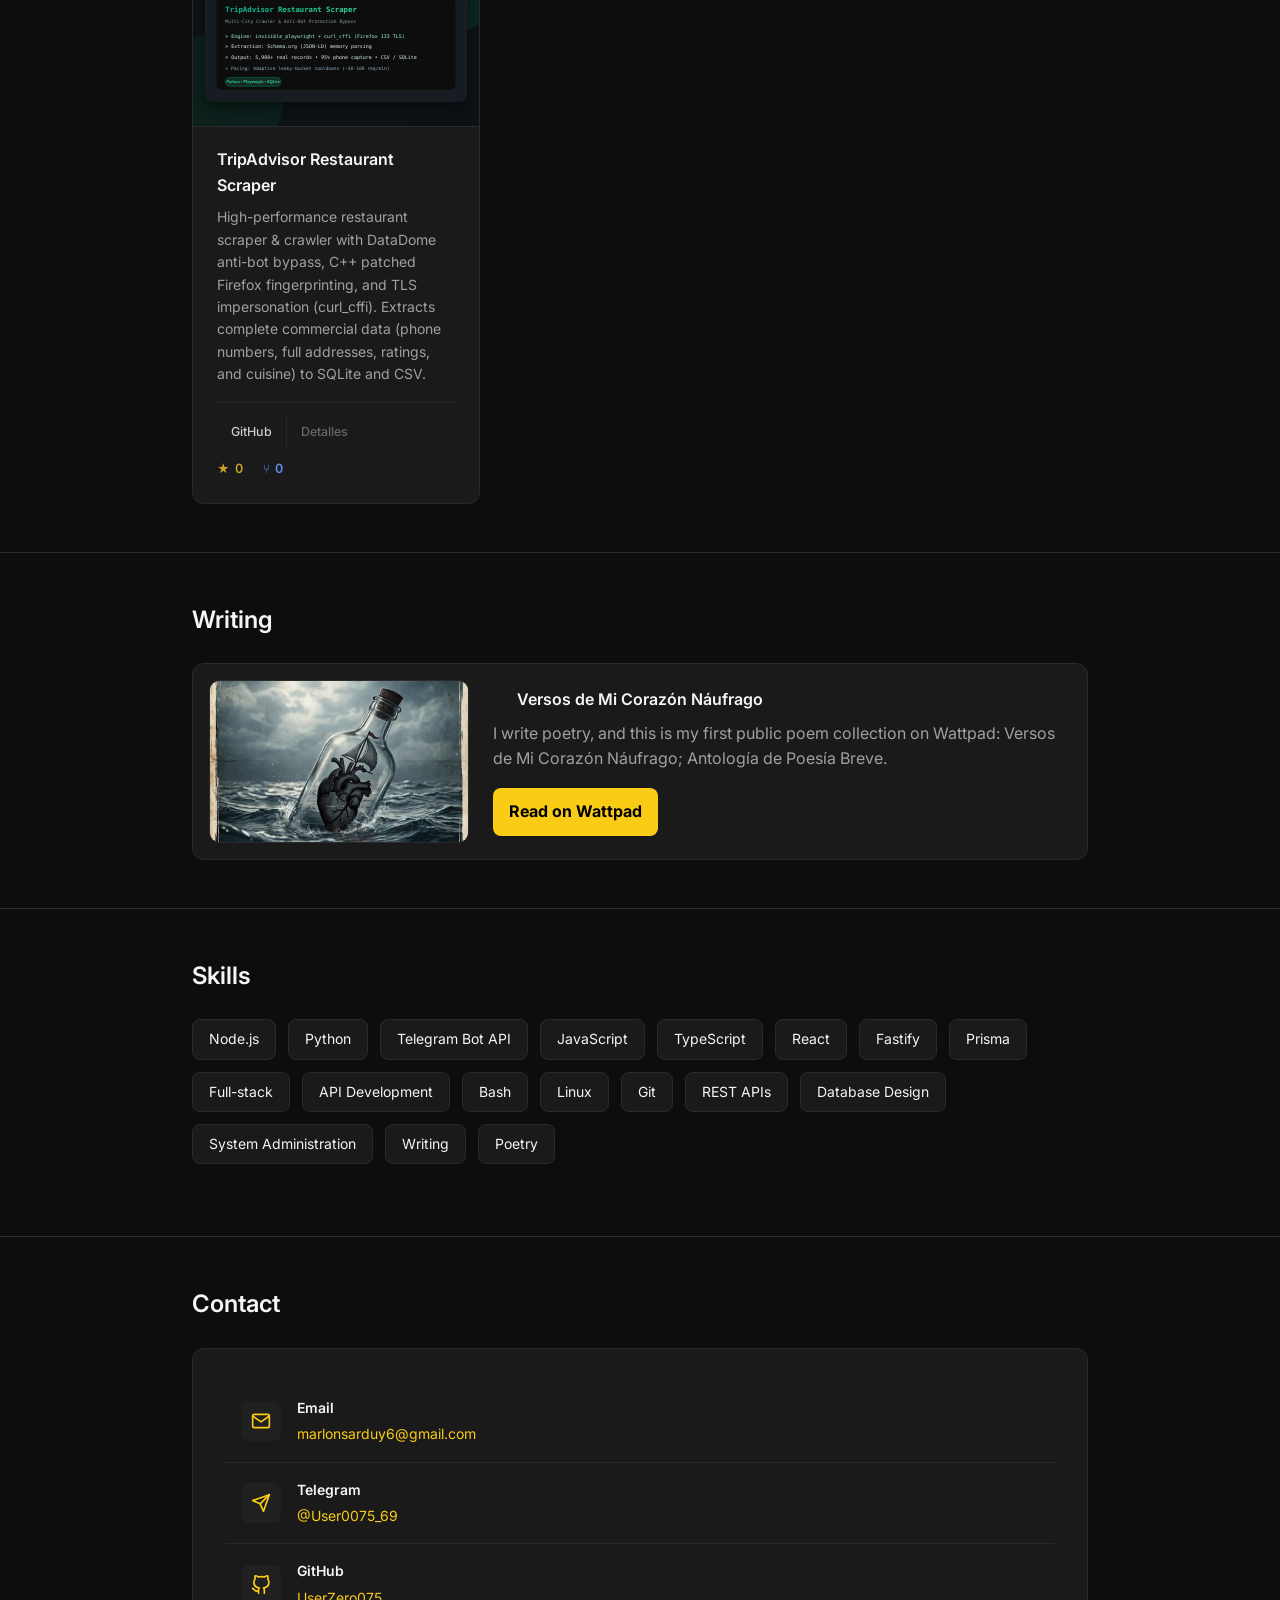
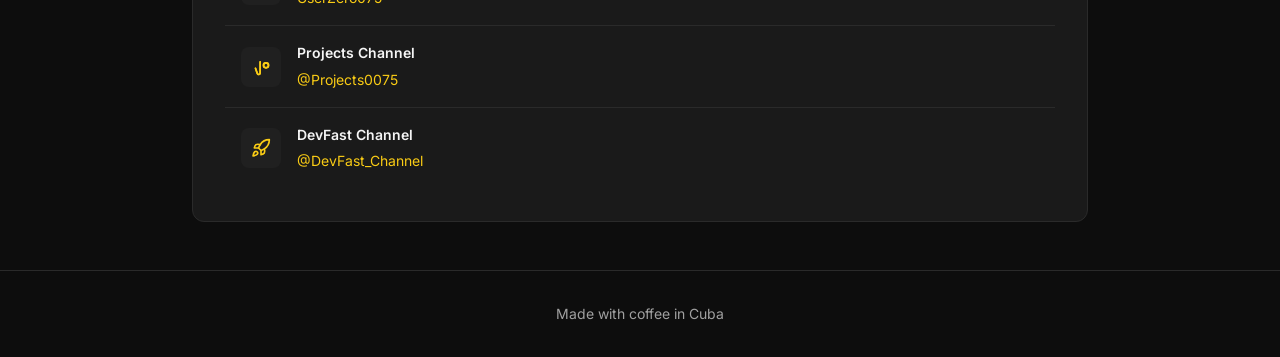
==== commit 48504359: "feat(webconsole): actualizar preview SVG de alta fidelidad, descripcion y detalles al workspace de a" ====
--- a/index.html
+++ b/index.html
@@ -208,7 +208,7 @@
                     <a href="https://github.com/UserZero075/webconsole" target="_blank" class="project-link"></a>
                     <img class="project-preview" src="webconsole-preview.svg" alt="WebConsole preview">
                     <div class="project-name">WebConsole</div>
-                    <div class="project-desc">Tailscale-only web terminal with real PTY, xterm.js, binary/zlib low-bandwidth transport and local input buffering for instant typing on weak mobile links.</div>
+                    <div class="project-desc" data-i18n="webconsoleDesc">Workspace web privado para Tailscale: gestión de proyectos, ramas y worktrees Git aislados, editor de código y agentes AI persistentes en sesiones tmux con comunicación inter-agente MCP.</div>
                     <div class="project-actions"><a href="https://github.com/UserZero075/webconsole" target="_blank" class="btn btn-github">GitHub</a><a href="https://github.com/UserZero075/webconsole/releases/tag/v1.0.0" target="_blank" class="btn btn-page">Release</a><a href="/portfolio/p/webconsole.html" class="btn btn-details">Detalles</a></div>
                     <div class="project-stars" data-repo="webconsole"><span class="star-item">★ <span data-stars>0</span></span><span class="fork-item">⑂ <span data-forks>0</span></span></div>
                 </div>
@@ -483,6 +483,7 @@
                 telegramLabel: "Telegram",
                 githubLabel: "GitHub",
                 alias: "Also known as: UserZero075, User0075, User0075_69",
+                webconsoleDesc: "Private web workspace for Tailscale: manage projects, Git branches & isolated worktrees, code/markdown editor, and persistent AI coding agents in tmux with inter-agent MCP communication.",
                 webScraping: "Web Scraping / Crawler",
                 tripadvisorDesc: "High-performance restaurant scraper & crawler with DataDome anti-bot bypass, C++ patched Firefox fingerprinting, and TLS impersonation (curl_cffi). Extracts complete commercial data (phone numbers, full addresses, ratings, and cuisine) to SQLite and CSV."
             },
@@ -525,6 +526,7 @@
                 telegramLabel: "Telegram",
                 githubLabel: "GitHub",
                 alias: "También conocido como: UserZero075, User0075, User0075_69",
+                webconsoleDesc: "Workspace web privado para Tailscale: gestión de proyectos, ramas y worktrees Git aislados, editor de código y agentes AI persistentes en sesiones tmux con comunicación inter-agente MCP.",
                 webScraping: "Scraping Web / Crawler",
                 tripadvisorDesc: "Extractor y crawler de restaurantes de alto rendimiento con evasión avanzada de DataDome, huella de navegador en C++ (Firefox) e impersonación TLS nativa (curl_cffi). Captura datos comerciales completos (teléfonos, direcciones unificadas, calificaciones y cocina) en SQLite y CSV."
             }
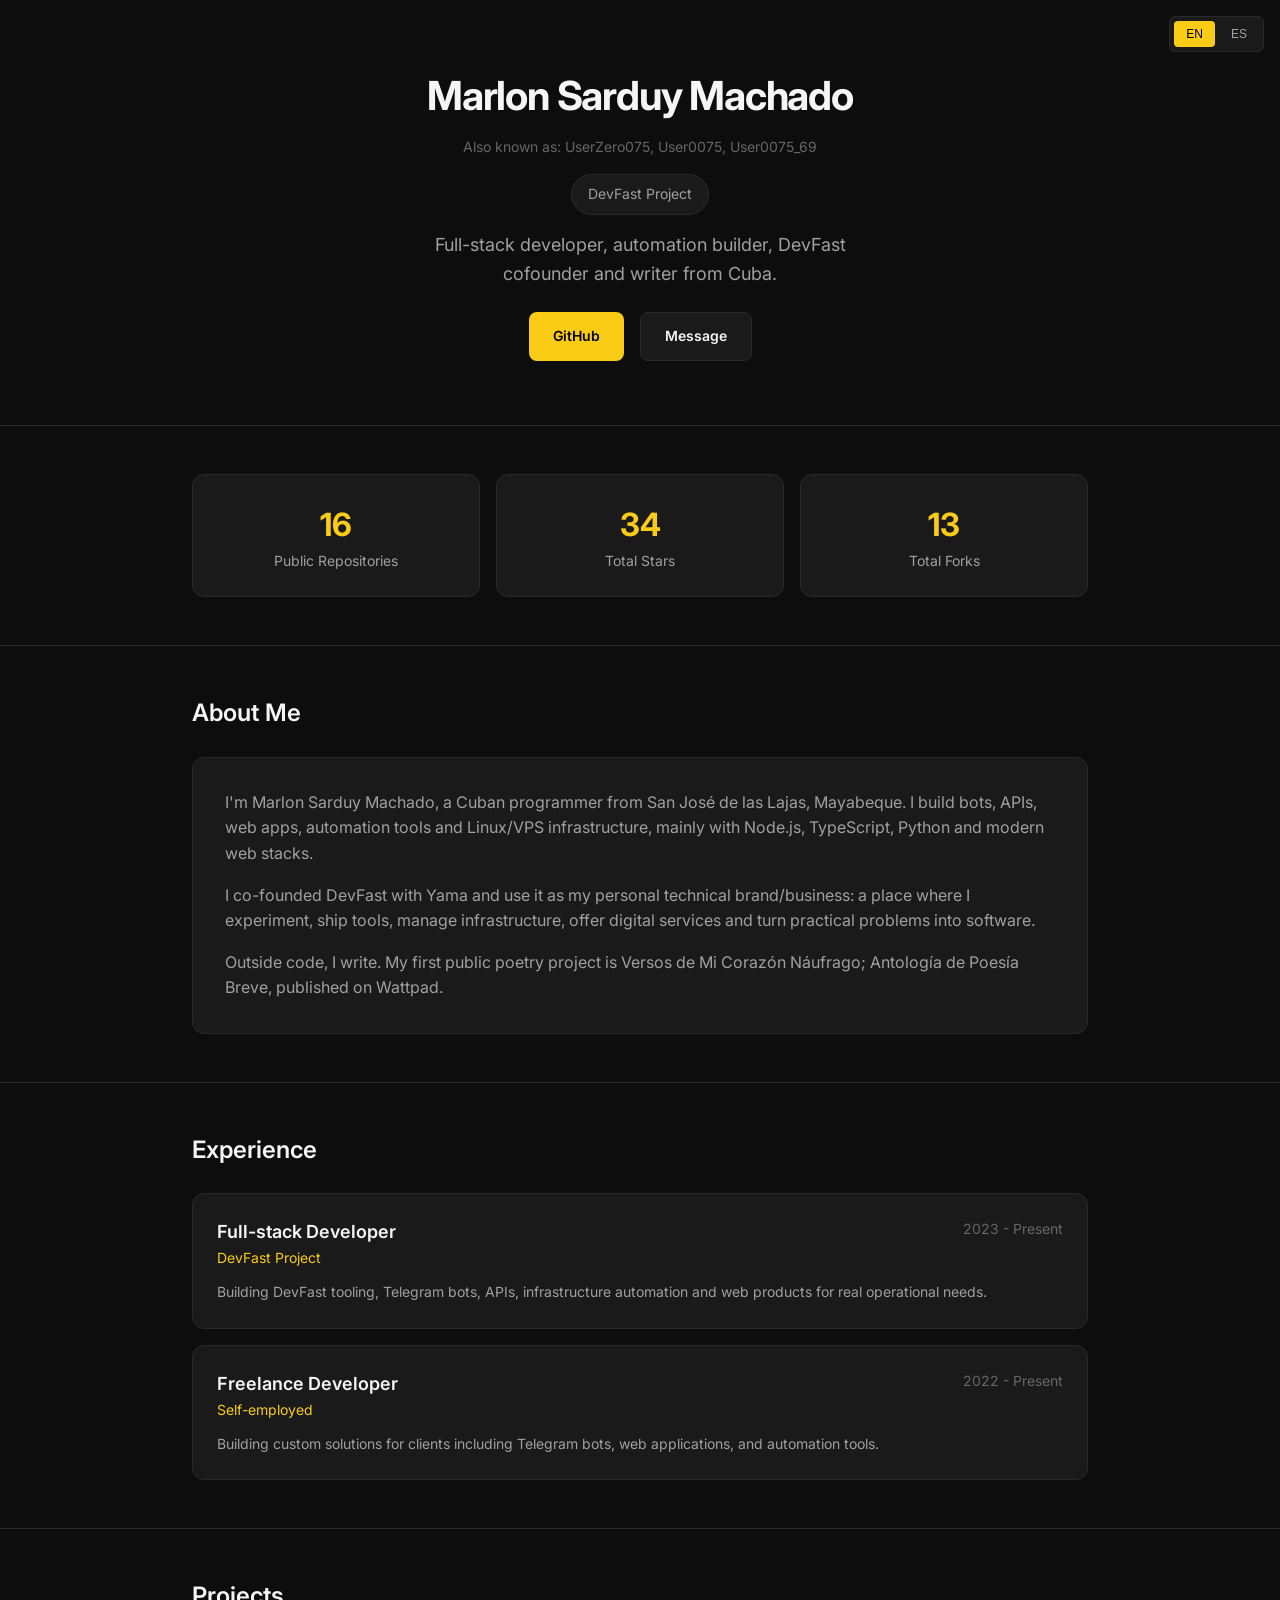
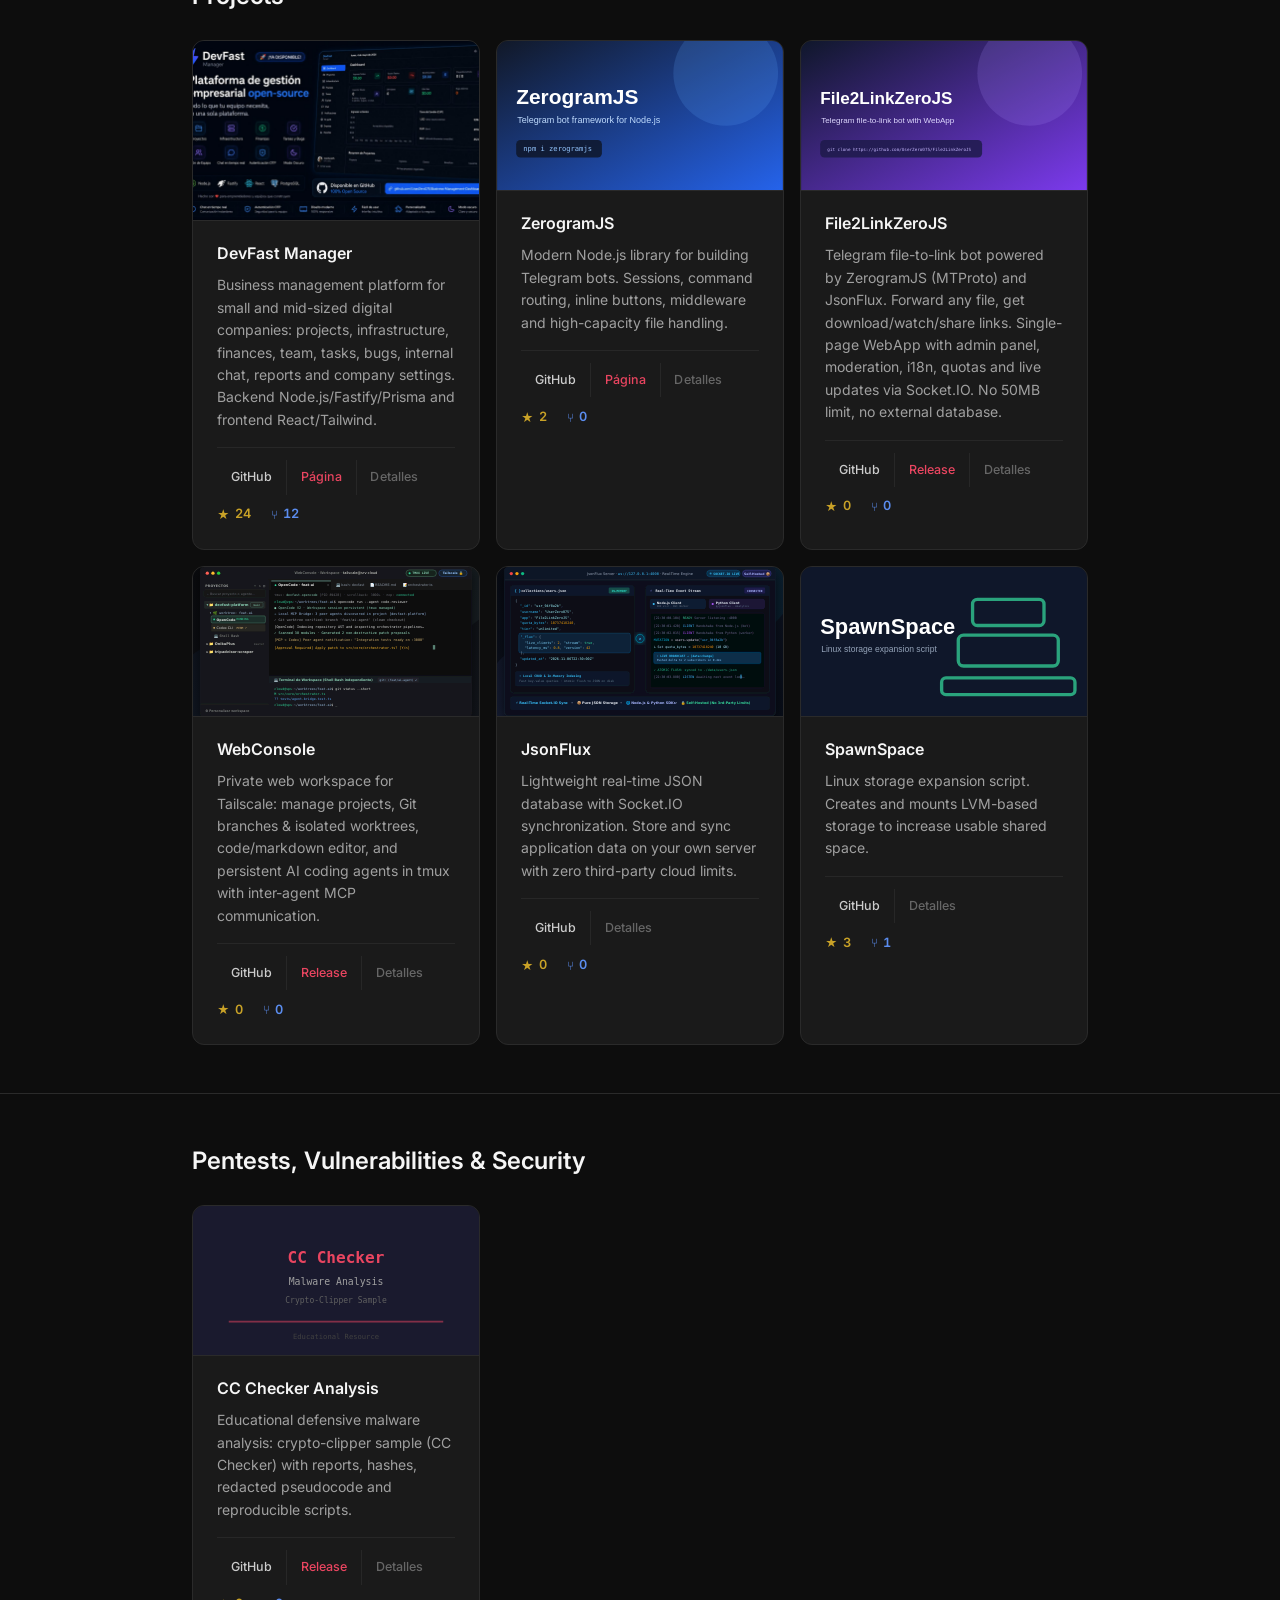
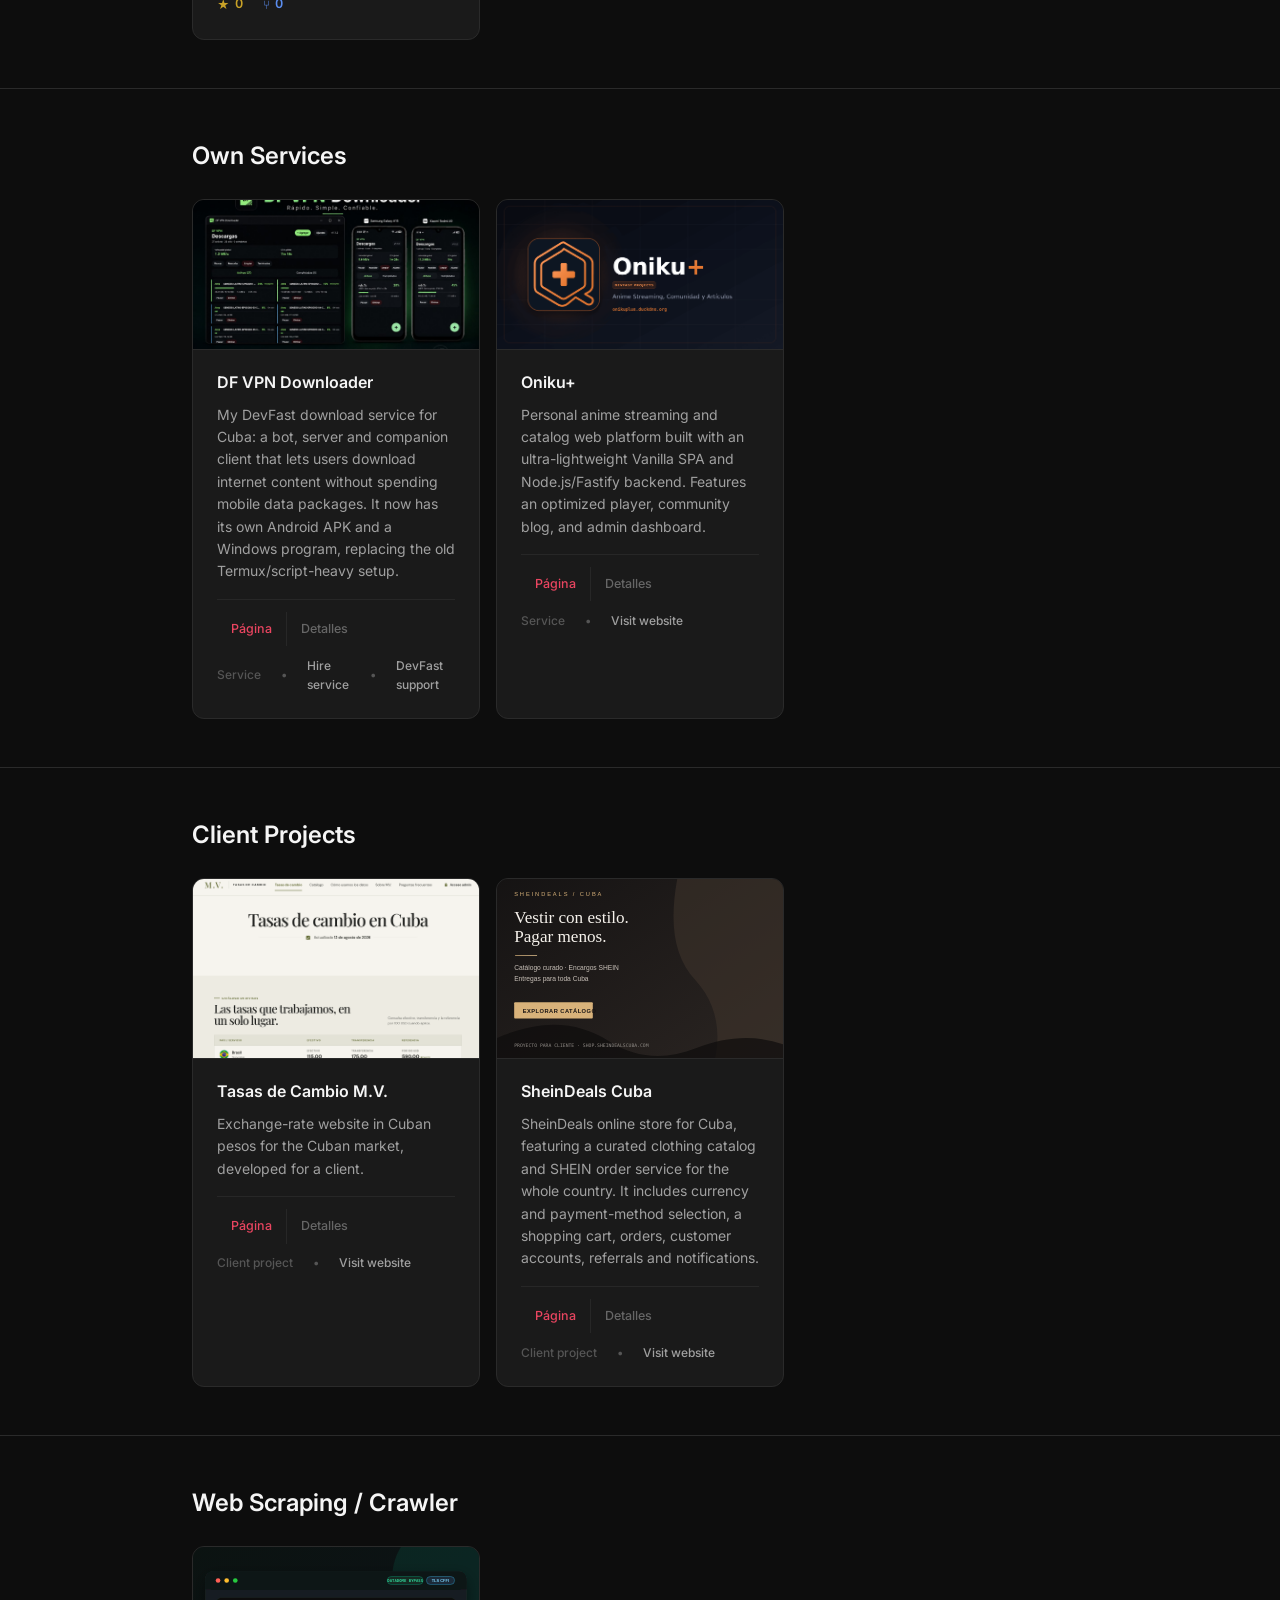
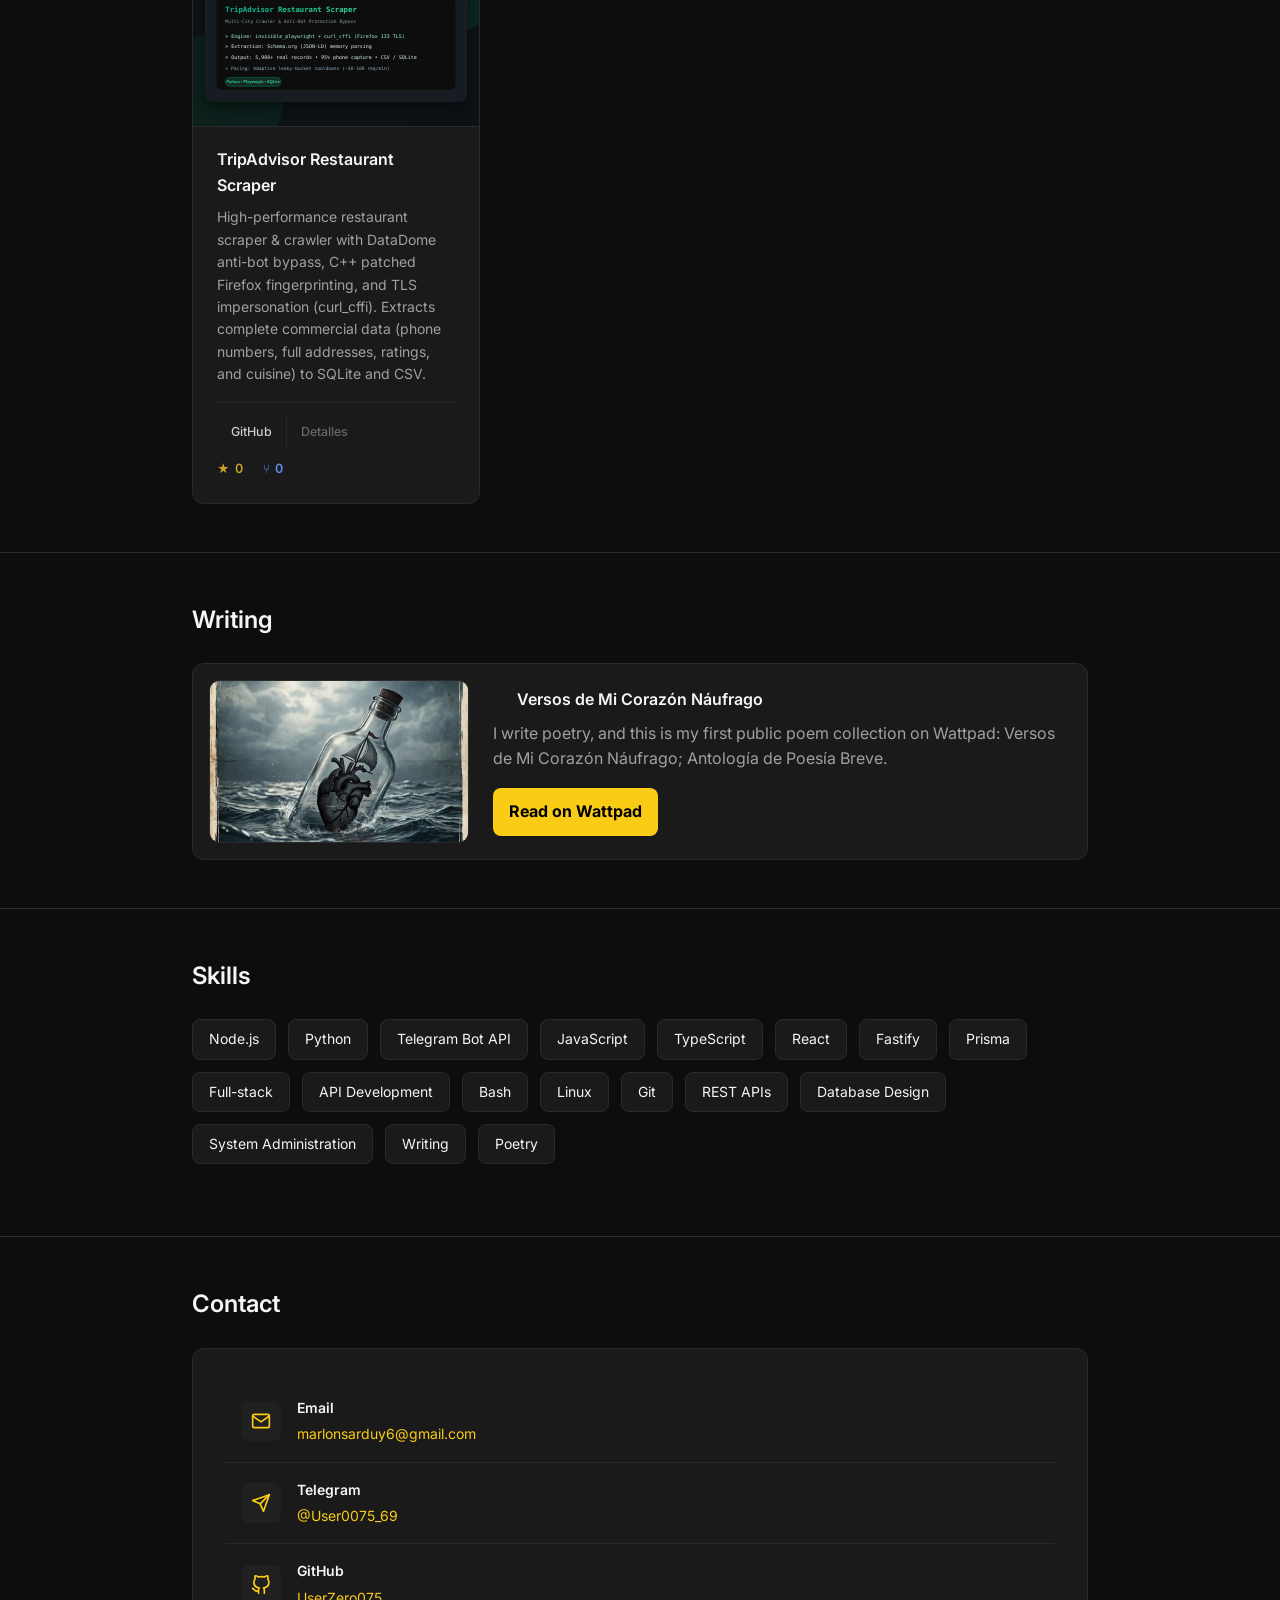
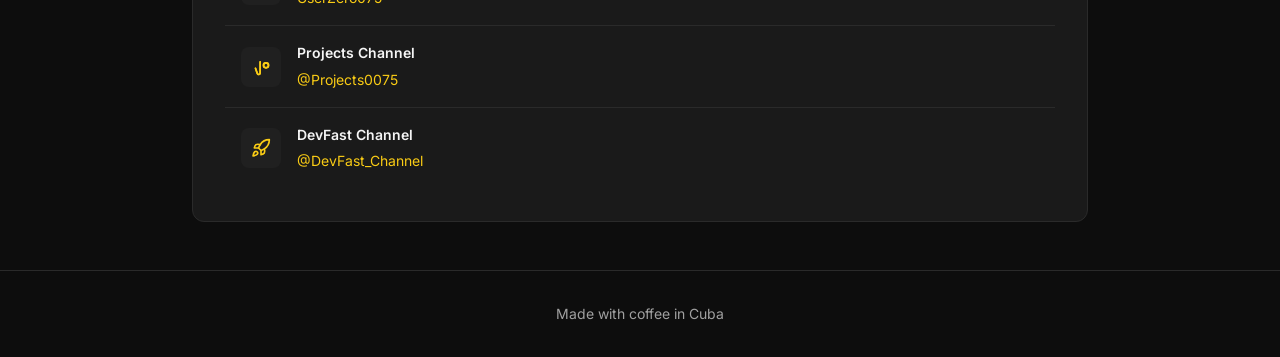
==== commit 4fedb9a8: "feat(jsonflux): actualizar preview SVG con arquitectura en tiempo real Socket.IO, descripcion y deta" ====
--- a/index.html
+++ b/index.html
@@ -216,7 +216,7 @@
                     <a href="https://github.com/UserZero075/JsonFlux" target="_blank" class="project-link"></a>
                     <img class="project-preview" src="jsonflux-preview.svg" alt="JsonFlux preview">
                     <div class="project-name">JsonFlux</div>
-                    <div class="project-desc">Project focused on structured JSON/data flow tooling. I added a temporary generic preview until I prepare a better visual identity.</div>
+                    <div class="project-desc" data-i18n="jsonfluxDesc">Base de datos JSON ligera en tiempo real con sincronización Socket.IO. Almacena y sincroniza datos de tus apps en tu propio servidor sin intermediarios ni límites en la nube.</div>
                     <div class="project-actions"><a href="https://github.com/UserZero075/JsonFlux" target="_blank" class="btn btn-github">GitHub</a><a href="/portfolio/p/jsonflux.html" class="btn btn-details">Detalles</a></div>
                     <div class="project-stars" data-repo="JsonFlux"><span class="star-item">★ <span data-stars>0</span></span><span class="fork-item">⑂ <span data-forks>0</span></span></div>
                 </div>
@@ -484,6 +484,7 @@
                 githubLabel: "GitHub",
                 alias: "Also known as: UserZero075, User0075, User0075_69",
                 webconsoleDesc: "Private web workspace for Tailscale: manage projects, Git branches & isolated worktrees, code/markdown editor, and persistent AI coding agents in tmux with inter-agent MCP communication.",
+                jsonfluxDesc: "Lightweight real-time JSON database with Socket.IO synchronization. Store and sync application data on your own server with zero third-party cloud limits.",
                 webScraping: "Web Scraping / Crawler",
                 tripadvisorDesc: "High-performance restaurant scraper & crawler with DataDome anti-bot bypass, C++ patched Firefox fingerprinting, and TLS impersonation (curl_cffi). Extracts complete commercial data (phone numbers, full addresses, ratings, and cuisine) to SQLite and CSV."
             },
@@ -527,6 +528,7 @@
                 githubLabel: "GitHub",
                 alias: "También conocido como: UserZero075, User0075, User0075_69",
                 webconsoleDesc: "Workspace web privado para Tailscale: gestión de proyectos, ramas y worktrees Git aislados, editor de código y agentes AI persistentes en sesiones tmux con comunicación inter-agente MCP.",
+                jsonfluxDesc: "Base de datos JSON ligera en tiempo real con sincronización Socket.IO. Almacena y sincroniza datos de tus apps en tu propio servidor sin intermediarios ni límites en la nube.",
                 webScraping: "Scraping Web / Crawler",
                 tripadvisorDesc: "Extractor y crawler de restaurantes de alto rendimiento con evasión avanzada de DataDome, huella de navegador en C++ (Firefox) e impersonación TLS nativa (curl_cffi). Captura datos comerciales completos (teléfonos, direcciones unificadas, calificaciones y cocina) en SQLite y CSV."
             }
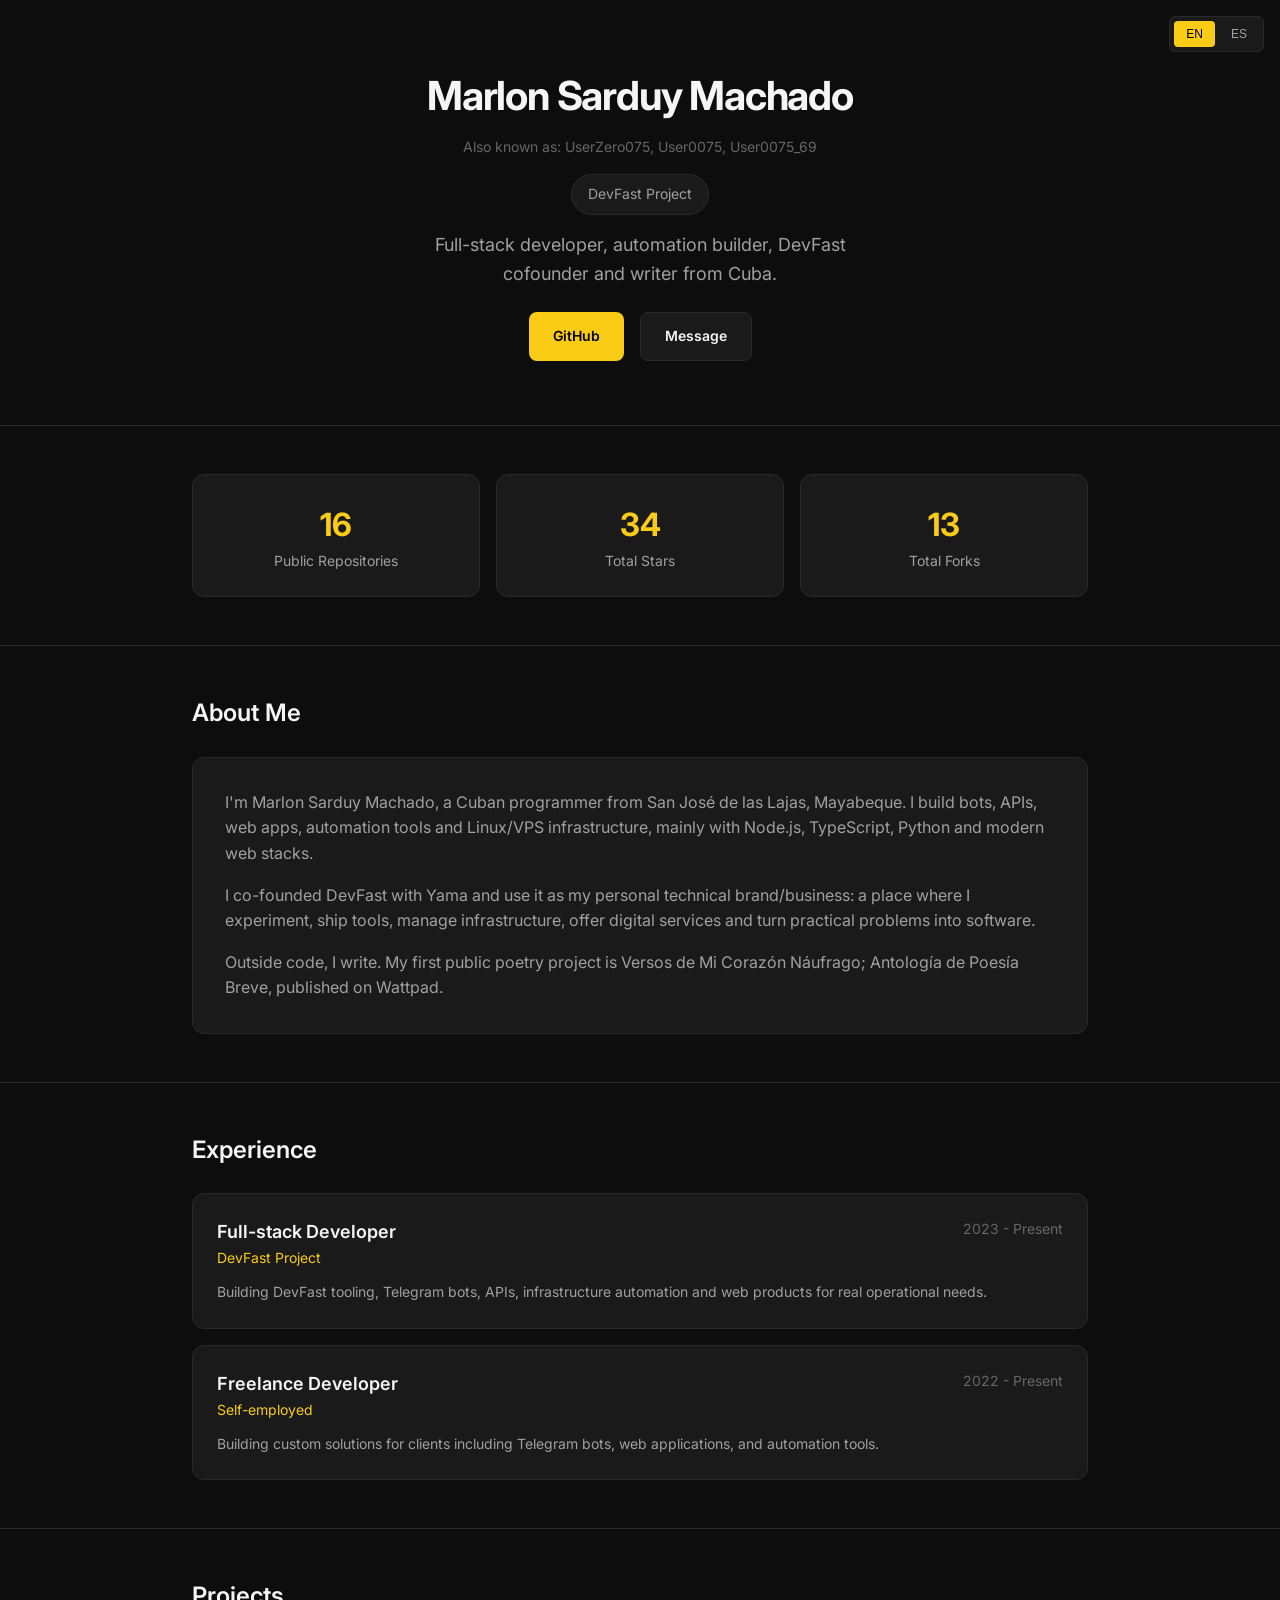
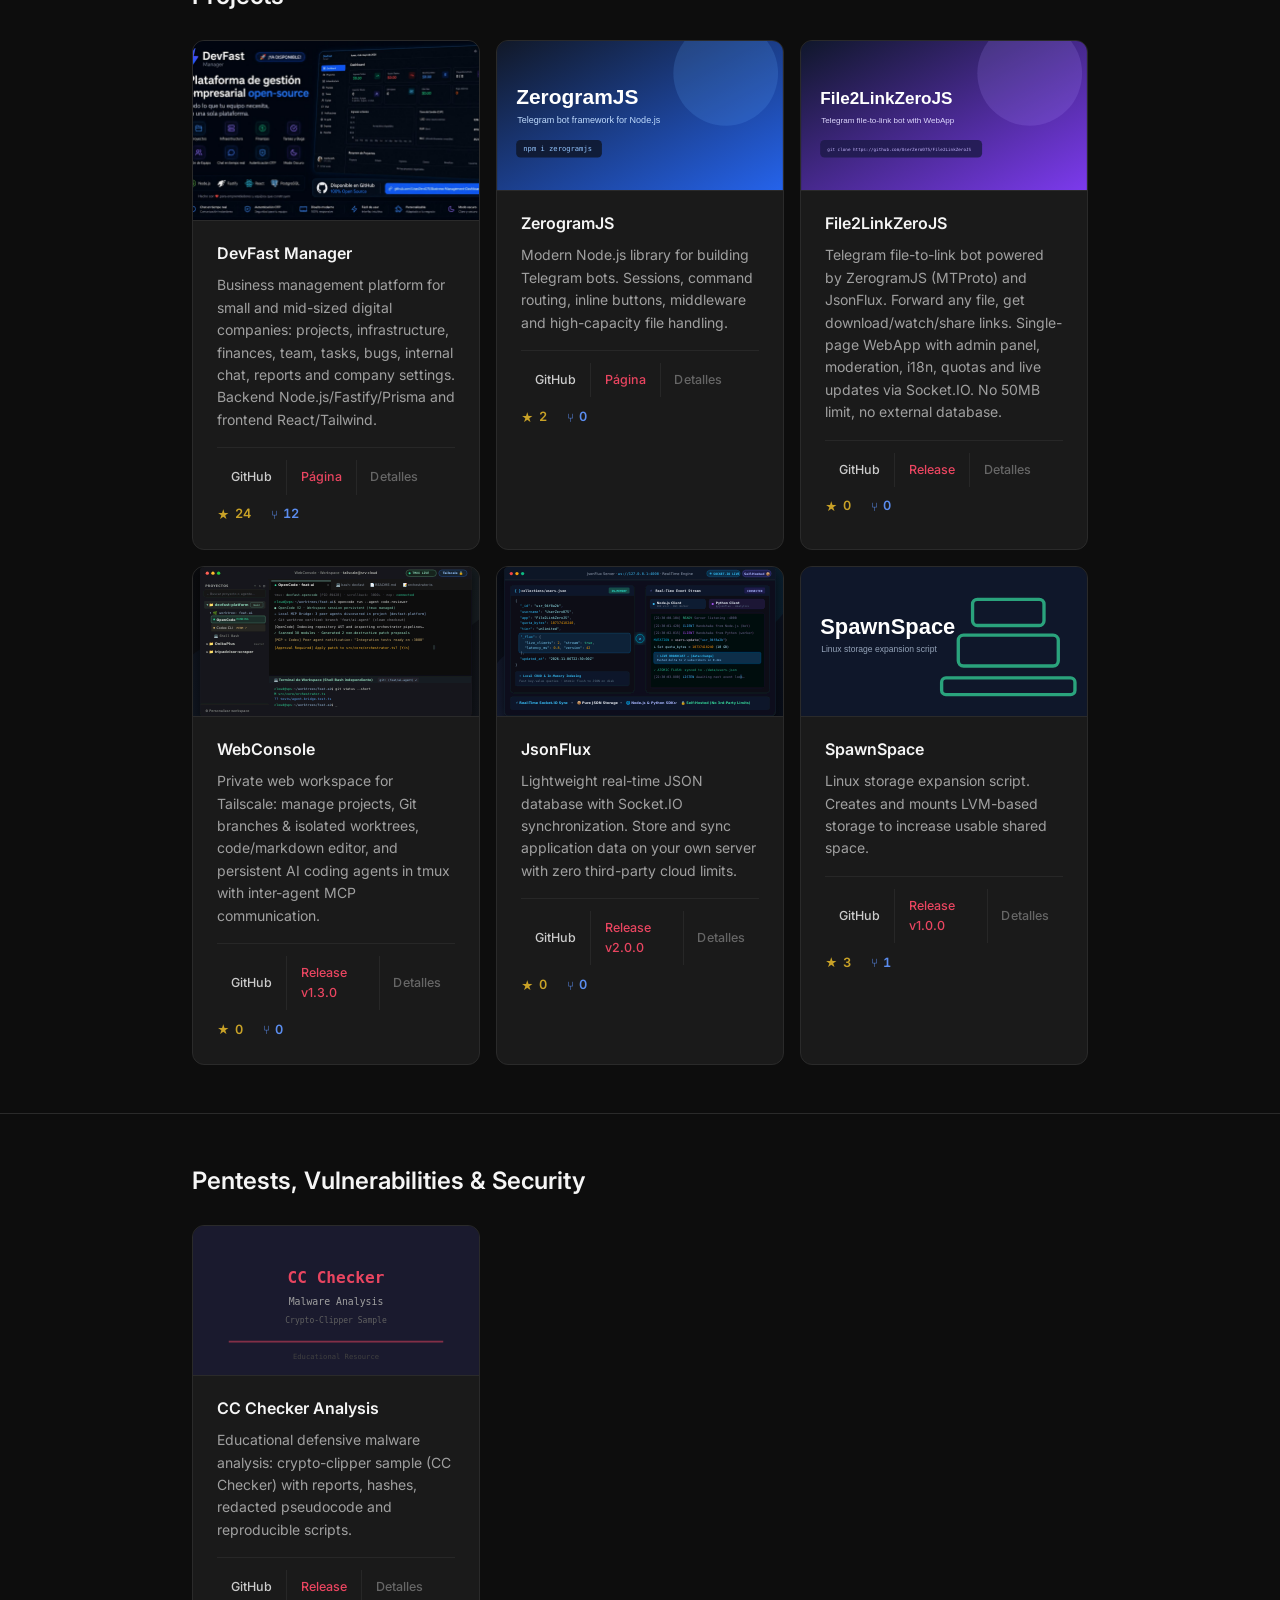
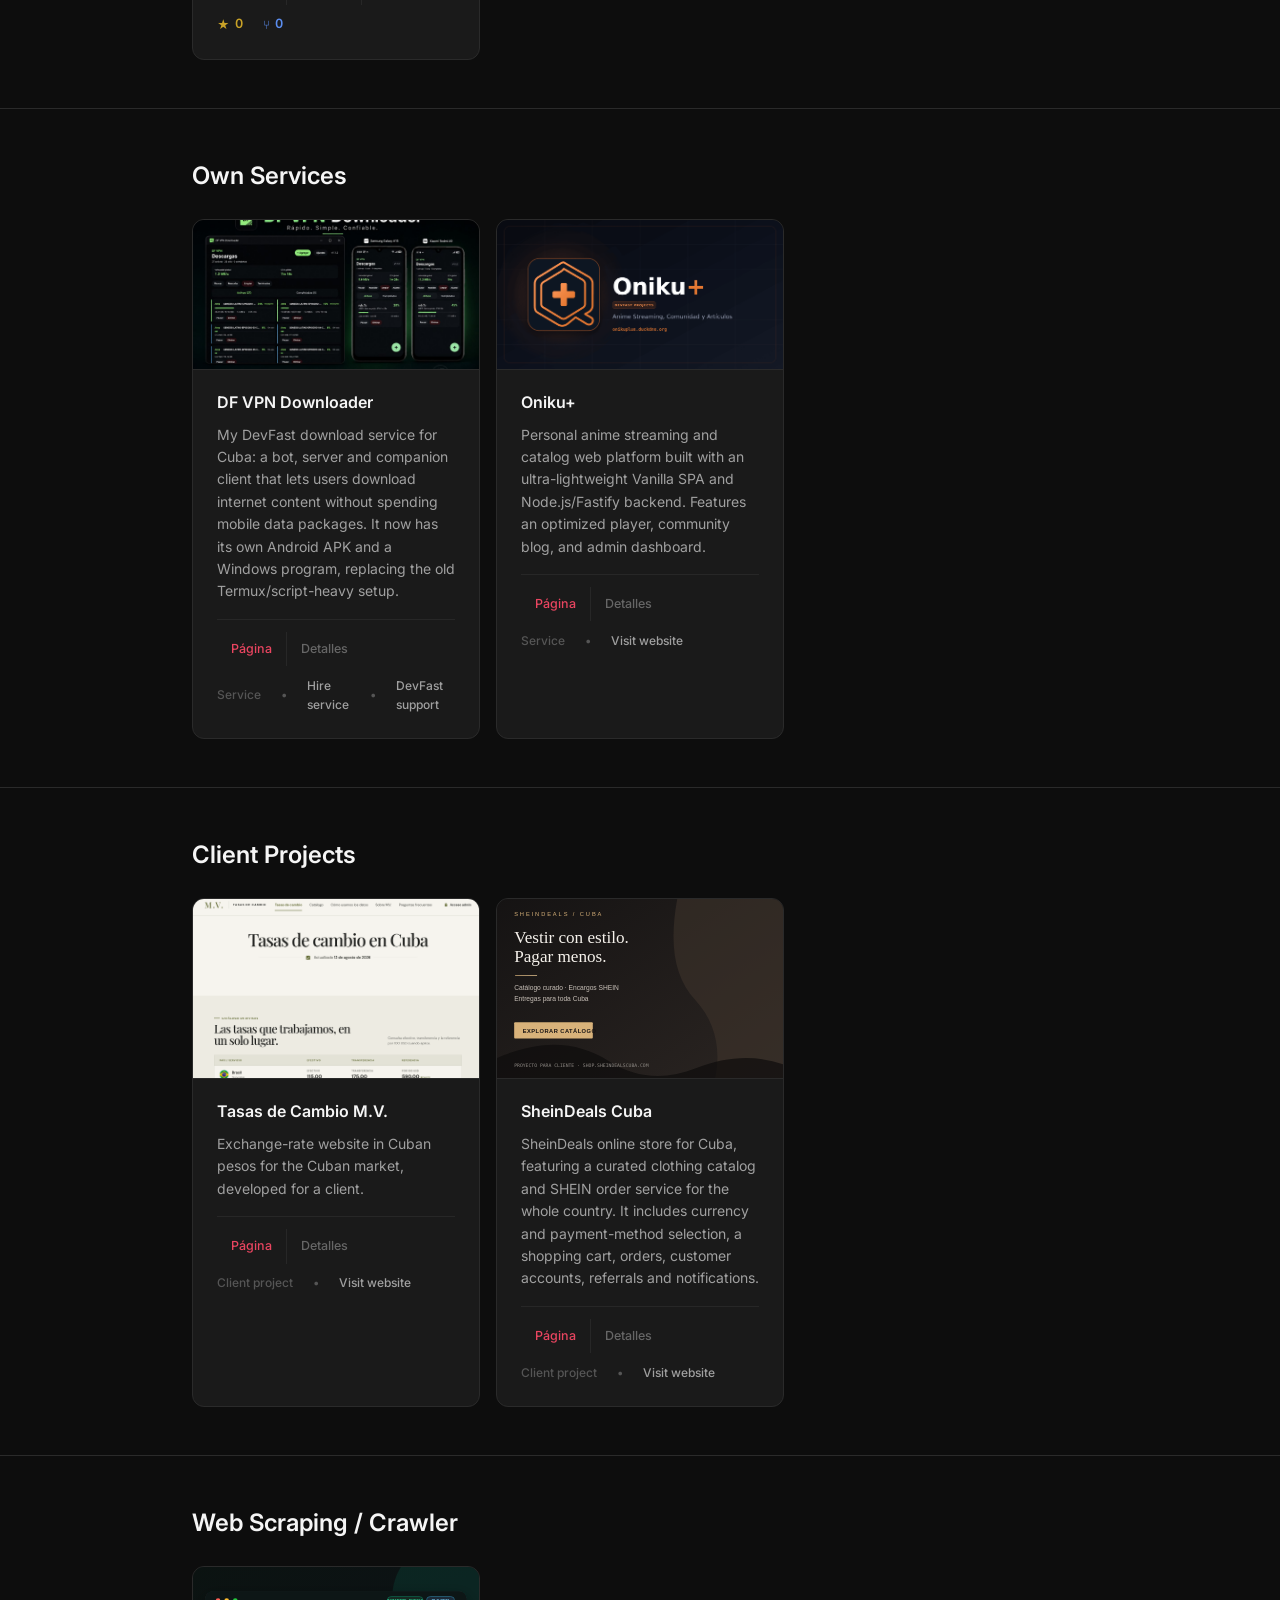
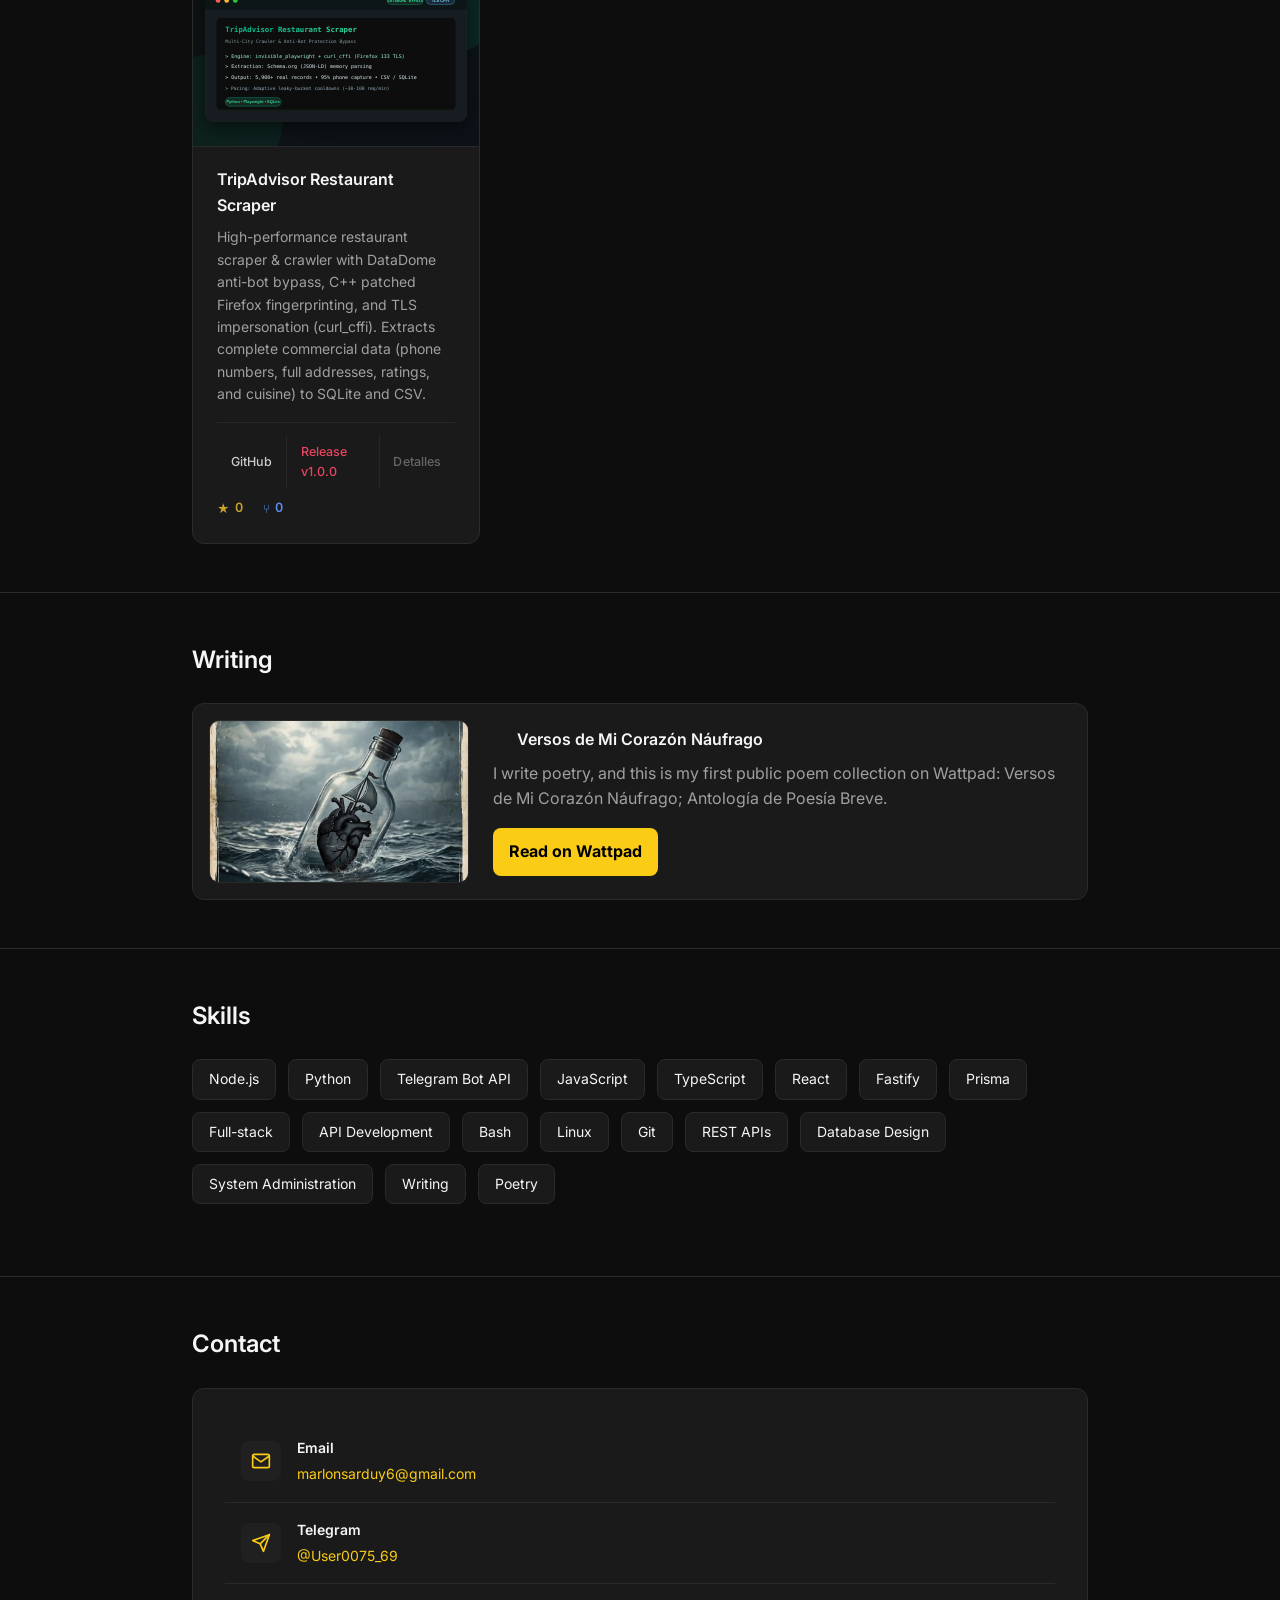
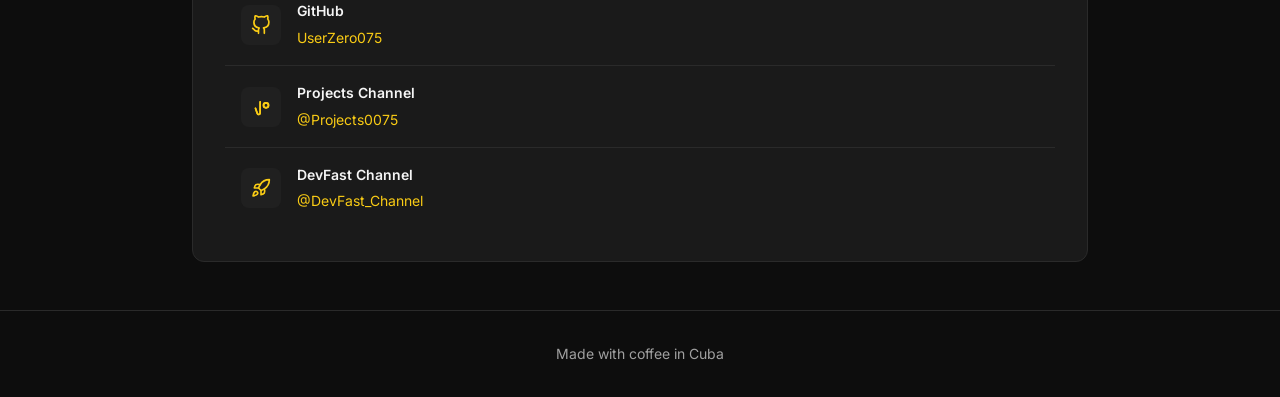
==== commit b68cff7f: "feat: integrar visualizador dinamico de ultima release y changelog en todas las paginas de proyectos" ====
--- a/index.html
+++ b/index.html
@@ -209,7 +209,7 @@
                     <img class="project-preview" src="webconsole-preview.svg" alt="WebConsole preview">
                     <div class="project-name">WebConsole</div>
                     <div class="project-desc" data-i18n="webconsoleDesc">Workspace web privado para Tailscale: gestión de proyectos, ramas y worktrees Git aislados, editor de código y agentes AI persistentes en sesiones tmux con comunicación inter-agente MCP.</div>
-                    <div class="project-actions"><a href="https://github.com/UserZero075/webconsole" target="_blank" class="btn btn-github">GitHub</a><a href="https://github.com/UserZero075/webconsole/releases/tag/v1.0.0" target="_blank" class="btn btn-page">Release</a><a href="/portfolio/p/webconsole.html" class="btn btn-details">Detalles</a></div>
+                    <div class="project-actions"><a href="https://github.com/UserZero075/webconsole" target="_blank" class="btn btn-github">GitHub</a><a href="https://github.com/UserZero075/webconsole/releases/tag/v1.3.0" target="_blank" class="btn btn-page">Release v1.3.0</a><a href="/portfolio/p/webconsole.html" class="btn btn-details">Detalles</a></div>
                     <div class="project-stars" data-repo="webconsole"><span class="star-item">★ <span data-stars>0</span></span><span class="fork-item">⑂ <span data-forks>0</span></span></div>
                 </div>
                 <div class="project">
@@ -217,7 +217,7 @@
                     <img class="project-preview" src="jsonflux-preview.svg" alt="JsonFlux preview">
                     <div class="project-name">JsonFlux</div>
                     <div class="project-desc" data-i18n="jsonfluxDesc">Base de datos JSON ligera en tiempo real con sincronización Socket.IO. Almacena y sincroniza datos de tus apps en tu propio servidor sin intermediarios ni límites en la nube.</div>
-                    <div class="project-actions"><a href="https://github.com/UserZero075/JsonFlux" target="_blank" class="btn btn-github">GitHub</a><a href="/portfolio/p/jsonflux.html" class="btn btn-details">Detalles</a></div>
+                    <div class="project-actions"><a href="https://github.com/UserZero075/JsonFlux" target="_blank" class="btn btn-github">GitHub</a><a href="https://github.com/UserZero075/JsonFlux/releases/tag/v2.0.0" target="_blank" class="btn btn-page">Release v2.0.0</a><a href="/portfolio/p/jsonflux.html" class="btn btn-details">Detalles</a></div>
                     <div class="project-stars" data-repo="JsonFlux"><span class="star-item">★ <span data-stars>0</span></span><span class="fork-item">⑂ <span data-forks>0</span></span></div>
                 </div>
                 <div class="project">
@@ -225,7 +225,7 @@
                     <img class="project-preview" src="spawnspace-preview.svg" alt="SpawnSpace preview">
                     <div class="project-name">SpawnSpace</div>
                     <div class="project-desc">Linux storage expansion script. Creates and mounts LVM-based storage to increase usable shared space.</div>
-                    <div class="project-actions"><a href="https://github.com/UserZero075/SpawnSpace" target="_blank" class="btn btn-github">GitHub</a><a href="/portfolio/p/spawnspace.html" class="btn btn-details">Detalles</a></div>
+                    <div class="project-actions"><a href="https://github.com/UserZero075/SpawnSpace" target="_blank" class="btn btn-github">GitHub</a><a href="https://github.com/UserZero075/SpawnSpace/releases/tag/v1.0.0" target="_blank" class="btn btn-page">Release v1.0.0</a><a href="/portfolio/p/spawnspace.html" class="btn btn-details">Detalles</a></div>
                     <div class="project-stars" data-repo="SpawnSpace"><span class="star-item">★ <span data-stars>3</span></span><span class="fork-item">⑂ <span data-forks>1</span></span></div>
                 </div>
             </div>
@@ -305,7 +305,7 @@
                     <img class="project-preview" src="tripadvisor-scraper-preview.svg" alt="TripAdvisor Restaurant Scraper preview">
                     <div class="project-name">TripAdvisor Restaurant Scraper</div>
                     <div class="project-desc" data-i18n="tripadvisorDesc">Extractor y crawler de restaurantes de alto rendimiento con evasión avanzada de DataDome, huella de navegador en C++ (Firefox) e impersonación TLS nativa (curl_cffi). Captura datos comerciales completos (teléfonos, direcciones unificadas, calificaciones y cocina) en SQLite y CSV.</div>
-                    <div class="project-actions"><a href="https://github.com/UserZero075/tripadvisor-restaurant-scraper" target="_blank" class="btn btn-github">GitHub</a><a href="/portfolio/p/tripadvisor-restaurant-scraper.html" class="btn btn-details">Detalles</a></div>
+                    <div class="project-actions"><a href="https://github.com/UserZero075/tripadvisor-restaurant-scraper" target="_blank" class="btn btn-github">GitHub</a><a href="https://github.com/UserZero075/tripadvisor-restaurant-scraper/releases/tag/v1.0.0" target="_blank" class="btn btn-page">Release v1.0.0</a><a href="/portfolio/p/tripadvisor-restaurant-scraper.html" class="btn btn-details">Detalles</a></div>
                     <div class="project-stars" data-repo="tripadvisor-restaurant-scraper"><span class="star-item">★ <span data-stars>0</span></span><span class="fork-item">⑂ <span data-forks>0</span></span></div>
                 </div>
             </div>
